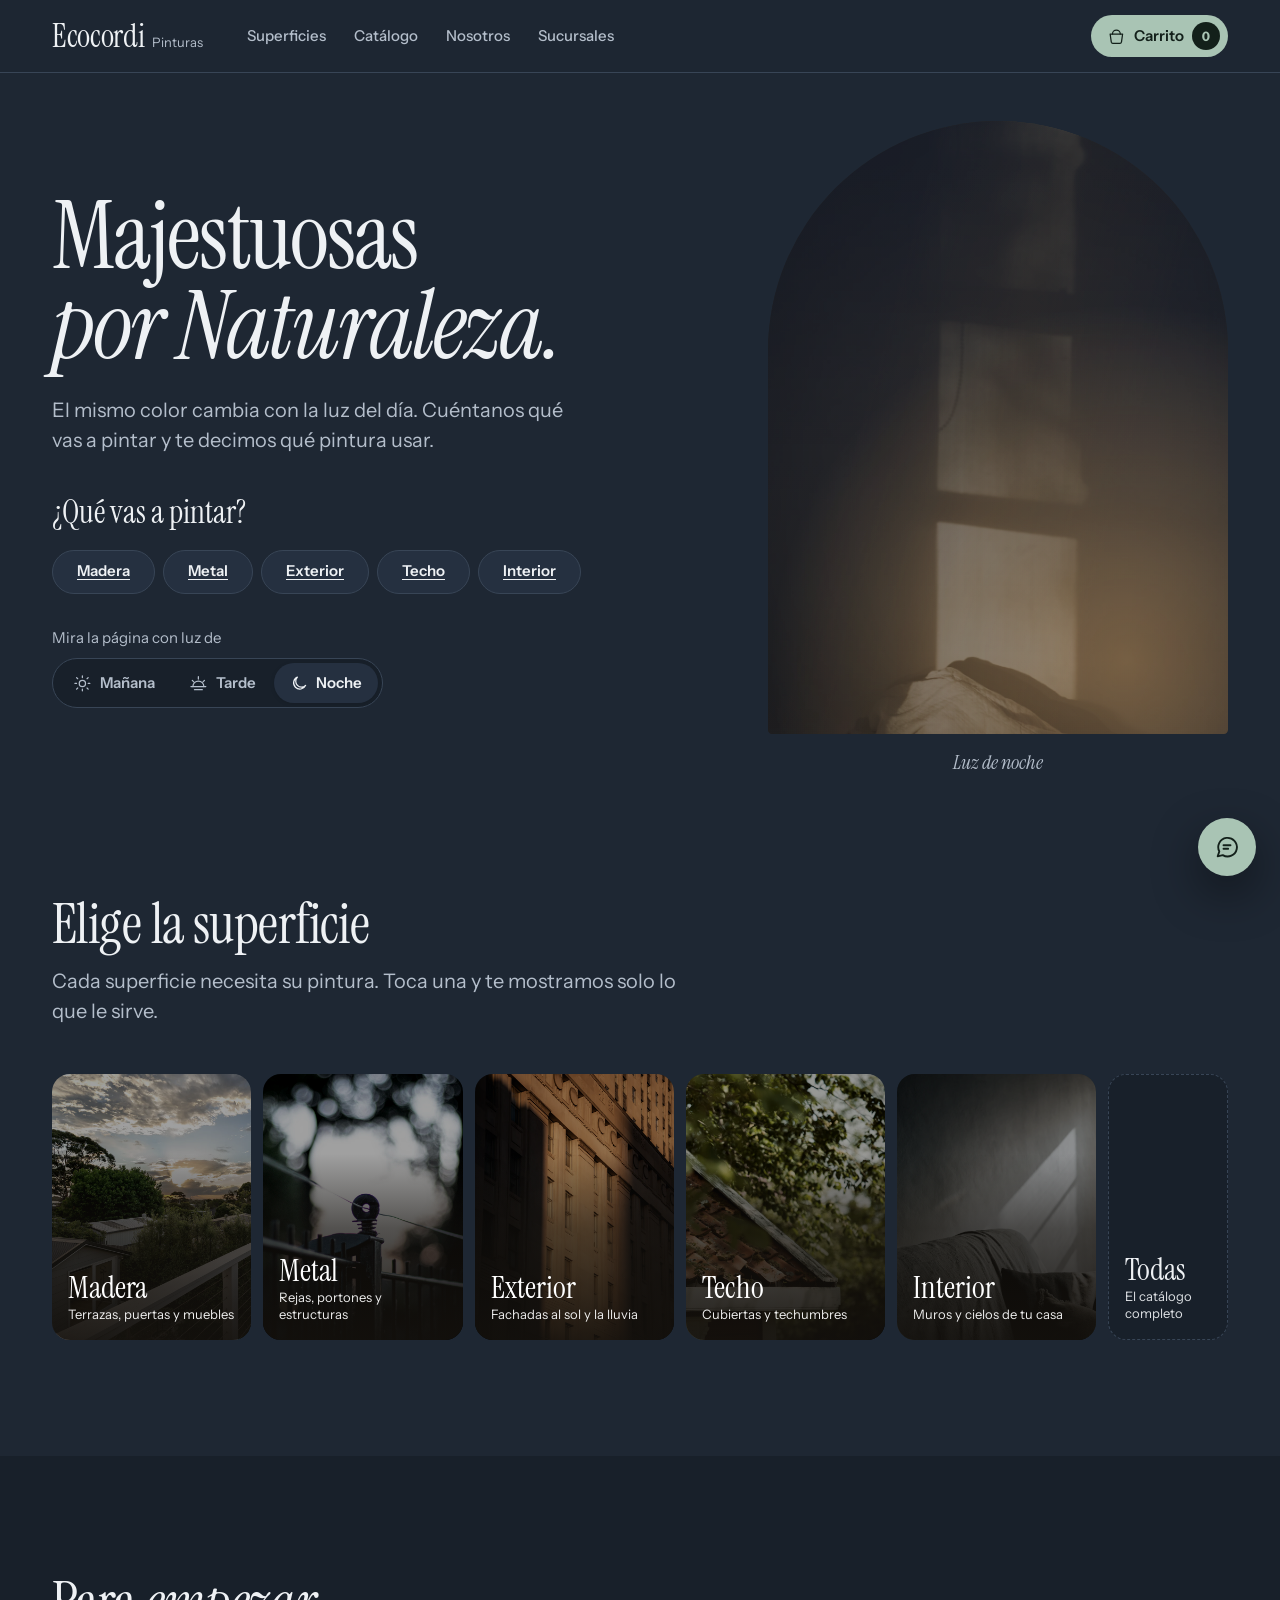
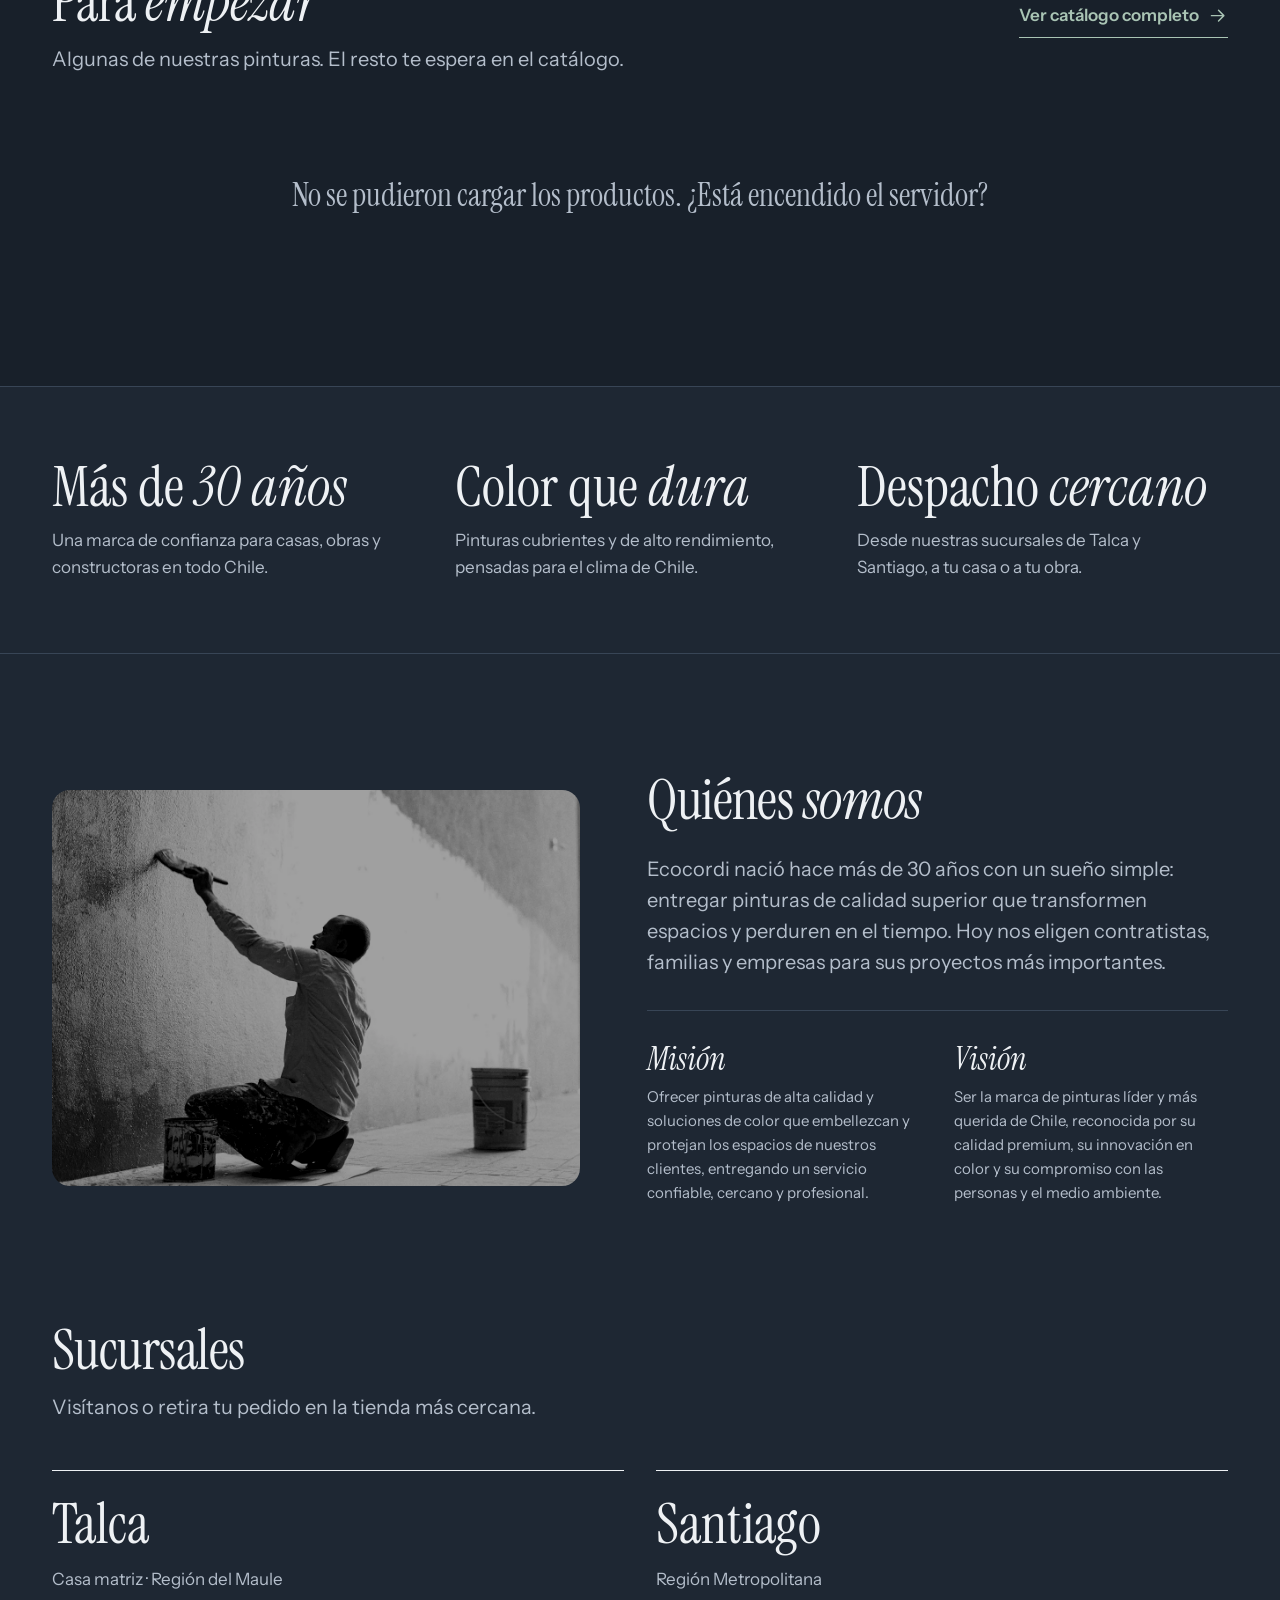
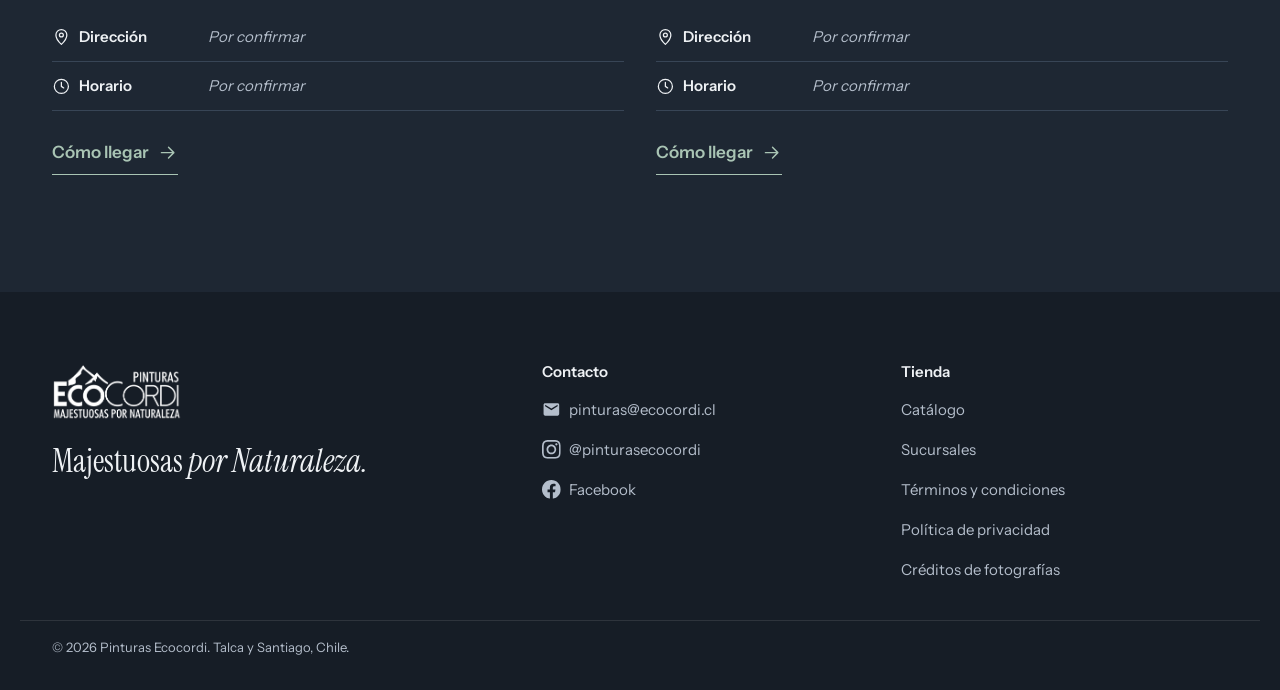
==== index.html @ 3429056b "Catálogo en su propia página (catalogo.html) - Nueva página catalogo.html: barra de filtros fija con" ====
<!DOCTYPE html>
<html lang="es" data-luz="manana">
<head>
  <meta charset="UTF-8" />
  <meta name="viewport" content="width=device-width, initial-scale=1.0" />
  <title>Pinturas Ecocordi | Majestuosas por Naturaleza</title>
  <meta name="description" content="Pinturas Ecocordi: elige qué vas a pintar (madera, metal, exterior, techo o interior) y te decimos qué pintura usar. Sucursales en Talca y Santiago." />

  <link rel="icon" href="img/favicon.png" type="image/png" />
  <!-- Precargamos las fuentes y la foto de portada para que nada "salte" al cargar -->
  <link rel="preload" href="fonts/instrument-serif-400.woff2" as="font" type="font/woff2" crossorigin />
  <link rel="preload" href="fonts/instrument-sans-400-700.woff2" as="font" type="font/woff2" crossorigin />
  <link rel="preload" href="img/luz-ventana.webp" as="image" type="image/webp" />
  <link rel="stylesheet" href="css/estilos.css" />
  <!-- Elige la luz (mañana, tarde o noche) ANTES de dibujar la página -->
  <script src="js/luz.js"></script>
</head>
<body>

  <!-- ============ ÍCONOS ============
       Un solo "sprite": cada ícono se dibuja con <svg><use href="#i-..."/></svg>.
       El HTML y el JavaScript comparten los mismos dibujos. -->
  <svg class="sprite" aria-hidden="true" focusable="false">
    <symbol id="i-usuario" viewBox="0 0 24 24"><circle cx="12" cy="8" r="4"/><path d="M4 21c0-4 4-6.5 8-6.5s8 2.5 8 6.5"/></symbol>
    <symbol id="i-tarro" viewBox="0 0 24 24"><path d="M4 9h16l-1.5 10.4A2 2 0 0 1 16.5 21h-9a2 2 0 0 1-2-1.6L4 9Z"/><path d="M7 9a5 5 0 0 1 10 0"/></symbol>
    <symbol id="i-basura" viewBox="0 0 24 24"><path d="M4 7h16"/><path d="M10 11v6M14 11v6"/><path d="M6 7l1 12a2 2 0 0 0 2 2h6a2 2 0 0 0 2-2l1-12"/><path d="M9 7V4h6v3"/></symbol>
    <symbol id="i-cerrar" viewBox="0 0 24 24"><path d="M6 6l12 12M18 6 6 18"/></symbol>
    <symbol id="i-menu" viewBox="0 0 24 24"><path d="M4 8h16M4 16h16"/></symbol>
    <symbol id="i-flecha" viewBox="0 0 24 24"><path d="M5 12h14M13 6l6 6-6 6"/></symbol>
    <symbol id="i-pin" viewBox="0 0 24 24"><path d="M12 21s-7-6.4-7-12a7 7 0 0 1 14 0c0 5.6-7 12-7 12Z"/><circle cx="12" cy="9" r="2.5"/></symbol>
    <symbol id="i-reloj" viewBox="0 0 24 24"><circle cx="12" cy="12" r="9"/><path d="M12 7v5l3 2"/></symbol>
    <symbol id="i-chat" viewBox="0 0 24 24"><path d="M4 20l1.4-4.2A8 8 0 1 1 8.4 19L4 20Z"/><path d="M9 10.5h6M9 13.5h4"/></symbol>
    <symbol id="i-sol" viewBox="0 0 24 24"><circle cx="12" cy="12" r="4"/><path d="M12 2.5v2M12 19.5v2M4.6 4.6 6 6M18 18l1.4 1.4M2.5 12h2M19.5 12h2M4.6 19.4 6 18M18 6l1.4-1.4"/></symbol>
    <symbol id="i-atardecer" viewBox="0 0 24 24"><path d="M5 16a7 7 0 0 1 14 0"/><path d="M2.5 16h19M7 20h10M12 3.5v3M4.2 8.2l1.9 1.9M19.8 8.2l-1.9 1.9"/></symbol>
    <symbol id="i-luna" viewBox="0 0 24 24"><path d="M20 14.5A8 8 0 1 1 9.5 4a6.5 6.5 0 0 0 10.5 10.5Z"/></symbol>
    <symbol id="i-instagram" viewBox="0 0 24 24"><path fill="currentColor" stroke="none" d="M12 2.163c3.204 0 3.584.012 4.85.07 3.252.148 4.771 1.691 4.919 4.919.058 1.265.069 1.645.069 4.849 0 3.205-.012 3.584-.069 4.849-.149 3.225-1.664 4.771-4.919 4.919-1.266.058-1.644.07-4.85.07-3.204 0-3.584-.012-4.849-.07-3.26-.149-4.771-1.699-4.919-4.92-.058-1.265-.07-1.644-.07-4.849 0-3.204.013-3.583.07-4.849.149-3.227 1.664-4.771 4.919-4.919 1.266-.057 1.645-.069 4.849-.069zm0-2.163c-3.259 0-3.667.014-4.947.072-4.358.2-6.78 2.618-6.98 6.98-.059 1.281-.073 1.689-.073 4.948 0 3.259.014 3.668.072 4.948.2 4.358 2.618 6.78 6.98 6.98 1.281.058 1.689.072 4.948.072 3.259 0 3.668-.014 4.948-.072 4.354-.2 6.782-2.618 6.979-6.98.059-1.28.073-1.689.073-4.948 0-3.259-.014-3.667-.072-4.947-.196-4.354-2.617-6.78-6.979-6.98-1.281-.059-1.69-.073-4.949-.073zm0 5.838c-3.403 0-6.162 2.759-6.162 6.162s2.759 6.163 6.162 6.163 6.162-2.759 6.162-6.163c0-3.403-2.759-6.162-6.162-6.162zm0 10.162c-2.209 0-4-1.79-4-4 0-2.209 1.791-4 4-4s4 1.791 4 4c0 2.21-1.791 4-4 4zm6.406-11.845c-.796 0-1.441.645-1.441 1.44s.645 1.44 1.441 1.44c.795 0 1.439-.645 1.439-1.44s-.644-1.44-1.439-1.44z"/></symbol>
    <symbol id="i-facebook" viewBox="0 0 24 24"><path fill="currentColor" stroke="none" d="M24 12.073c0-6.627-5.373-12-12-12s-12 5.373-12 12c0 5.99 4.388 10.954 10.125 11.854v-8.385H7.078v-3.47h3.047V9.43c0-3.007 1.792-4.669 4.533-4.669 1.312 0 2.686.235 2.686.235v2.953H15.83c-1.491 0-1.956.925-1.956 1.874v2.25h3.328l-.532 3.47h-2.796v8.385C19.612 23.027 24 18.062 24 12.073z"/></symbol>
    <symbol id="i-correo" viewBox="0 0 24 24"><path fill="currentColor" stroke="none" d="M20 4H4c-1.1 0-1.99.9-1.99 2L2 18c0 1.1.9 2 2 2h16c1.1 0 2-.9 2-2V6c0-1.1-.9-2-2-2zm0 4l-8 5-8-5V6l8 5 8-5v2z"/></symbol>
  </svg>

  <a class="saltar" href="#contenido">Saltar al contenido</a>

  <!-- ================= CABECERA ================= -->
  <header class="cabecera" id="cabecera">
    <div class="contenedor cabecera__interior">
      <a href="#inicio" class="marca" aria-label="Pinturas Ecocordi, inicio">
        <span class="marca__nombre">Ecocordi</span>
        <span class="marca__sub">Pinturas</span>
      </a>

      <nav class="menu" id="menu" aria-label="Principal">
        <a href="#superficies" class="menu__link">Superficies</a>
        <a href="catalogo.html" class="menu__link">Catálogo</a>
        <a href="#nosotros" class="menu__link">Nosotros</a>
        <a href="#sucursales" class="menu__link">Sucursales</a>
      </nav>

      <div class="cabecera__acciones">
        <!-- app.js rellena esta zona según haya sesión o no -->
        <div class="cuenta-area" id="cuentaArea"></div>

        <button class="boton-carrito" id="btnAbrirCarrito" type="button">
          <svg class="icono" aria-hidden="true"><use href="#i-tarro"/></svg>
          <span class="boton-carrito__texto">Carrito</span>
          <span class="boton-carrito__contador" id="contadorCarrito" aria-label="productos en el carrito">0</span>
        </button>

        <button class="cabecera__menu-boton" id="btnMenu" type="button"
                aria-expanded="false" aria-controls="menu" aria-label="Abrir menú">
          <svg class="icono" aria-hidden="true"><use href="#i-menu"/></svg>
        </button>
      </div>
    </div>
  </header>

  <main id="contenido">

    <!-- ================= PORTADA ================= -->
    <section class="portada" id="inicio" aria-labelledby="portadaTitulo">
      <div class="contenedor portada__interior">
        <div class="portada__texto">
          <h1 class="portada__titulo" id="portadaTitulo">Majestuosas <em>por Naturaleza.</em></h1>
          <p class="portada__bajada">
            El mismo color cambia con la luz del día. Cuéntanos qué vas a pintar
            y te decimos qué pintura usar.
          </p>

          <p class="portada__pregunta" id="preguntaSuperficie">¿Qué vas a pintar?</p>
          <nav class="portada__atajos" aria-labelledby="preguntaSuperficie">
            <a class="atajo" href="catalogo.html?superficie=madera">Madera</a>
            <a class="atajo" href="catalogo.html?superficie=metal">Metal</a>
            <a class="atajo" href="catalogo.html?superficie=exterior">Exterior</a>
            <a class="atajo" href="catalogo.html?superficie=techo">Techo</a>
            <a class="atajo" href="catalogo.html?superficie=interior">Interior</a>
          </nav>

          <!-- La idea de esta portada: ver la tienda con otra luz -->
          <div class="luz-control" role="group" aria-labelledby="luzTitulo">
            <p class="luz-control__titulo" id="luzTitulo">Mira la página con luz de</p>
            <div class="luz-control__opciones">
              <button type="button" class="luz-control__boton" data-elegir-luz="manana" aria-pressed="false">
                <svg class="icono" aria-hidden="true"><use href="#i-sol"/></svg>Mañana
              </button>
              <button type="button" class="luz-control__boton" data-elegir-luz="tarde" aria-pressed="false">
                <svg class="icono" aria-hidden="true"><use href="#i-atardecer"/></svg>Tarde
              </button>
              <button type="button" class="luz-control__boton" data-elegir-luz="noche" aria-pressed="false">
                <svg class="icono" aria-hidden="true"><use href="#i-luna"/></svg>Noche
              </button>
            </div>
          </div>
        </div>

        <!-- La "ventana": foto real + una capa de luz que cambia con la hora -->
        <figure class="ventana">
          <img class="ventana__foto" src="img/luz-ventana.webp" width="1000" height="1333"
               alt="Luz de sol entrando por una ventana y dibujando su sombra sobre un muro claro"
               fetchpriority="high" decoding="async" />
          <span class="ventana__luz" aria-hidden="true"></span>
          <figcaption class="ventana__pie">Luz de <span id="luzActual">mañana</span></figcaption>
        </figure>
      </div>
    </section>

    <!-- ================= ¿QUÉ VAS A PINTAR? (filtro estrella) ================= -->
    <section class="superficies" id="superficies" aria-labelledby="superficiesTitulo">
      <div class="contenedor">
        <div class="seccion__cabecera">
          <h2 class="seccion__titulo" id="superficiesTitulo">Elige la superficie</h2>
          <p class="seccion__bajada">Cada superficie necesita su pintura. Toca una y te mostramos solo lo que le sirve.</p>
        </div>

        <!-- Cada foto lleva al catálogo ya filtrado (catalogo.html?superficie=...) -->
        <nav class="filtros" aria-label="Ver pinturas por superficie">
          <a class="filtro" href="catalogo.html?superficie=madera">
            <img class="filtro__foto" src="img/sup-madera.webp" width="800" height="1000" alt="" loading="lazy" decoding="async" />
            <span class="filtro__texto"><span class="filtro__nombre">Madera</span><span class="filtro__detalle">Terrazas, puertas y muebles</span></span>
          </a>
          <a class="filtro" href="catalogo.html?superficie=metal">
            <img class="filtro__foto" src="img/sup-metal.webp" width="800" height="1000" alt="" loading="lazy" decoding="async" />
            <span class="filtro__texto"><span class="filtro__nombre">Metal</span><span class="filtro__detalle">Rejas, portones y estructuras</span></span>
          </a>
          <a class="filtro" href="catalogo.html?superficie=exterior">
            <img class="filtro__foto" src="img/sup-exterior.webp" width="800" height="1000" alt="" loading="lazy" decoding="async" />
            <span class="filtro__texto"><span class="filtro__nombre">Exterior</span><span class="filtro__detalle">Fachadas al sol y la lluvia</span></span>
          </a>
          <a class="filtro" href="catalogo.html?superficie=techo">
            <img class="filtro__foto" src="img/sup-techo.webp" width="800" height="1000" alt="" loading="lazy" decoding="async" />
            <span class="filtro__texto"><span class="filtro__nombre">Techo</span><span class="filtro__detalle">Cubiertas y techumbres</span></span>
          </a>
          <a class="filtro" href="catalogo.html?superficie=interior">
            <img class="filtro__foto" src="img/sup-interior.webp" width="800" height="1000" alt="" loading="lazy" decoding="async" />
            <span class="filtro__texto"><span class="filtro__nombre">Interior</span><span class="filtro__detalle">Muros y cielos de tu casa</span></span>
          </a>
          <a class="filtro filtro--todas" href="catalogo.html">
            <span class="filtro__texto"><span class="filtro__nombre">Todas</span><span class="filtro__detalle">El catálogo completo</span></span>
          </a>
        </nav>
      </div>
    </section>

    <!-- ================= DESTACADOS ================= -->
    <section class="destacados" id="destacados" aria-labelledby="destacadosTitulo">
      <div class="contenedor">
        <div class="seccion__cabecera seccion__cabecera--fila">
          <div>
            <h2 class="seccion__titulo" id="destacadosTitulo">Para <em>empezar</em></h2>
            <p class="seccion__bajada">Algunas de nuestras pinturas. El resto te espera en el catálogo.</p>
          </div>
          <a class="enlace-flecha" href="catalogo.html">
            Ver catálogo completo <svg class="icono" aria-hidden="true"><use href="#i-flecha"/></svg>
          </a>
        </div>
        <!-- app.js pinta aquí 3 productos con stock (data-limite="3") -->
        <div class="productos productos--destacados" id="productos" data-limite="3"></div>
      </div>
    </section>

    <!-- ================= BENEFICIOS ================= -->
    <section class="beneficios" aria-label="Por qué Ecocordi">
      <ul class="contenedor beneficios__lista">
        <li class="beneficio">
          <p class="beneficio__titulo">Más de <em>30 años</em></p>
          <p class="beneficio__texto">Una marca de confianza para casas, obras y constructoras en todo Chile.</p>
        </li>
        <li class="beneficio">
          <p class="beneficio__titulo">Color que <em>dura</em></p>
          <p class="beneficio__texto">Pinturas cubrientes y de alto rendimiento, pensadas para el clima de Chile.</p>
        </li>
        <li class="beneficio">
          <p class="beneficio__titulo">Despacho <em>cercano</em></p>
          <p class="beneficio__texto">Desde nuestras sucursales de Talca y Santiago, a tu casa o a tu obra.</p>
        </li>
      </ul>
    </section>

    <!-- ================= QUIÉNES SOMOS ================= -->
    <section class="nosotros" id="nosotros" aria-labelledby="nosotrosTitulo">
      <div class="contenedor nosotros__grid">
        <figure class="nosotros__foto">
          <img src="img/nosotros-pintor.webp" width="1200" height="900" loading="lazy" decoding="async"
               alt="Un pintor aplica pintura con brocha sobre un muro blanco" />
        </figure>
        <div class="nosotros__texto">
          <h2 class="seccion__titulo" id="nosotrosTitulo">Quiénes <em>somos</em></h2>
          <p class="nosotros__intro">
            Ecocordi nació hace más de 30 años con un sueño simple: entregar
            pinturas de calidad superior que transformen espacios y perduren en
            el tiempo. Hoy nos eligen contratistas, familias y empresas para sus
            proyectos más importantes.
          </p>
          <div class="nosotros__bloques">
            <div class="nosotros__bloque" id="mision">
              <h3 class="nosotros__subtitulo">Misión</h3>
              <p>
                Ofrecer pinturas de alta calidad y soluciones de color que
                embellezcan y protejan los espacios de nuestros clientes,
                entregando un servicio confiable, cercano y profesional.
              </p>
            </div>
            <div class="nosotros__bloque" id="vision">
              <h3 class="nosotros__subtitulo">Visión</h3>
              <p>
                Ser la marca de pinturas líder y más querida de Chile,
                reconocida por su calidad premium, su innovación en color y su
                compromiso con las personas y el medio ambiente.
              </p>
            </div>
          </div>
        </div>
      </div>
    </section>

    <!-- ================= SUCURSALES ================= -->
    <section class="sucursales" id="sucursales" aria-labelledby="sucursalesTitulo">
      <div class="contenedor">
        <div class="seccion__cabecera">
          <h2 class="seccion__titulo" id="sucursalesTitulo">Sucursales</h2>
          <p class="seccion__bajada">Visítanos o retira tu pedido en la tienda más cercana.</p>
        </div>

        <div class="sucursales__lista">
          <article class="sucursal">
            <h3 class="sucursal__nombre">Talca</h3>
            <p class="sucursal__region">Casa matriz · Región del Maule</p>
            <dl class="sucursal__datos">
              <div class="sucursal__dato">
                <dt><svg class="icono" aria-hidden="true"><use href="#i-pin"/></svg>Dirección</dt>
                <dd class="por-confirmar">Por confirmar</dd>
              </div>
              <div class="sucursal__dato">
                <dt><svg class="icono" aria-hidden="true"><use href="#i-reloj"/></svg>Horario</dt>
                <dd class="por-confirmar">Por confirmar</dd>
              </div>
            </dl>
            <a class="enlace-flecha"
               href="https://www.google.com/maps/search/?api=1&amp;query=Pinturas+Ecocordi+Talca"
               target="_blank" rel="noopener">
              Cómo llegar <svg class="icono" aria-hidden="true"><use href="#i-flecha"/></svg>
              <span class="solo-lector">a Talca (abre Google Maps en otra pestaña)</span>
            </a>
          </article>

          <article class="sucursal">
            <h3 class="sucursal__nombre">Santiago</h3>
            <p class="sucursal__region">Región Metropolitana</p>
            <dl class="sucursal__datos">
              <div class="sucursal__dato">
                <dt><svg class="icono" aria-hidden="true"><use href="#i-pin"/></svg>Dirección</dt>
                <dd class="por-confirmar">Por confirmar</dd>
              </div>
              <div class="sucursal__dato">
                <dt><svg class="icono" aria-hidden="true"><use href="#i-reloj"/></svg>Horario</dt>
                <dd class="por-confirmar">Por confirmar</dd>
              </div>
            </dl>
            <a class="enlace-flecha"
               href="https://www.google.com/maps/search/?api=1&amp;query=Pinturas+Ecocordi+Santiago"
               target="_blank" rel="noopener">
              Cómo llegar <svg class="icono" aria-hidden="true"><use href="#i-flecha"/></svg>
              <span class="solo-lector">a Santiago (abre Google Maps en otra pestaña)</span>
            </a>
          </article>
        </div>
      </div>
    </section>
  </main>

  <!-- ================= PIE DE PÁGINA ================= -->
  <footer class="pie" id="contacto">
    <div class="contenedor pie__grid">
      <div class="pie__marca">
        <img src="img/logo.png" alt="Pinturas Ecocordi" width="283" height="122" loading="lazy" />
        <p class="pie__lema">Majestuosas <em>por Naturaleza.</em></p>
      </div>

      <div class="pie__columna">
        <h2 class="pie__titulo">Contacto</h2>
        <ul class="pie__lista">
          <li><a href="mailto:pinturas@ecocordi.cl"><svg class="icono" aria-hidden="true"><use href="#i-correo"/></svg>pinturas@ecocordi.cl</a></li>
          <li><a href="https://instagram.com/pinturasecocordi" target="_blank" rel="noopener"><svg class="icono" aria-hidden="true"><use href="#i-instagram"/></svg>@pinturasecocordi</a></li>
          <li><a href="https://www.facebook.com/profile.php?id=61575707128981" target="_blank" rel="noopener"><svg class="icono" aria-hidden="true"><use href="#i-facebook"/></svg>Facebook</a></li>
        </ul>
      </div>

      <div class="pie__columna">
        <h2 class="pie__titulo">Tienda</h2>
        <ul class="pie__lista">
          <li><a href="catalogo.html">Catálogo</a></li>
          <li><a href="#sucursales">Sucursales</a></li>
          <li><a href="terminos.html">Términos y condiciones</a></li>
          <li><a href="privacidad.html">Política de privacidad</a></li>
          <li><a href="creditos.html">Créditos de fotografías</a></li>
        </ul>
      </div>
    </div>
    <p class="contenedor pie__legal">© 2026 Pinturas Ecocordi. Talca y Santiago, Chile.</p>
  </footer>

  <!-- Espacio preparado: botón flotante de WhatsApp (falta el número) -->
  <button class="whatsapp" id="btnWhatsapp" type="button" aria-label="Escríbenos por WhatsApp (próximamente)">
    <svg class="icono" aria-hidden="true"><use href="#i-chat"/></svg>
  </button>

  <!-- ================= VENTANA DE INICIO DE SESIÓN ================= -->
  <div class="modal-fondo" id="modalFondo"></div>

  <div class="modal" id="modalLogin" role="dialog" aria-modal="true" aria-labelledby="modalTitulo">
    <button class="modal__cerrar" id="btnCerrarModal" type="button" aria-label="Cerrar">
      <svg class="icono" aria-hidden="true"><use href="#i-cerrar"/></svg>
    </button>
    <h2 class="modal__titulo" id="modalTitulo">Iniciar sesión</h2>
    <p class="modal__subtitulo" id="modalSubtitulo">Accede a tu cuenta Ecocordi</p>

    <form class="formulario" id="formLogin">
      <!-- Este campo solo aparece en modo "registro" -->
      <div id="campoNombre" class="oculto">
        <label class="campo">
          <span class="campo__etiqueta">Nombre</span>
          <input class="campo__control" type="text" id="loginNombre" placeholder="Tu nombre" autocomplete="name" />
        </label>
      </div>

      <label class="campo">
        <span class="campo__etiqueta">Correo</span>
        <input class="campo__control" type="email" id="loginCorreo" placeholder="tucorreo@ejemplo.cl" autocomplete="email" required />
      </label>

      <label class="campo">
        <span class="campo__etiqueta">Contraseña</span>
        <input class="campo__control" type="password" id="loginClave" placeholder="••••••••" autocomplete="current-password" required />
      </label>

      <p class="formulario__error" id="modalError" role="alert"></p>

      <button type="submit" class="boton boton--principal boton--ancho" id="modalEnviar">Entrar</button>
    </form>

    <p class="modal__pie" id="modalToggle">
      ¿No tienes cuenta? <a href="#" id="linkToggle">Crear cuenta</a>
    </p>
  </div>

  <!-- ================= VENTANA "MIS PEDIDOS" ================= -->
  <div class="modal modal--ancho" id="modalPedidos" role="dialog" aria-modal="true" aria-labelledby="misPedidosTitulo">
    <button class="modal__cerrar" id="btnCerrarPedidos" type="button" aria-label="Cerrar">
      <svg class="icono" aria-hidden="true"><use href="#i-cerrar"/></svg>
    </button>
    <h2 class="modal__titulo" id="misPedidosTitulo">Mis pedidos</h2>
    <p class="modal__subtitulo">Revisa el estado de tus compras</p>
    <div class="mis-pedidos" id="listaMisPedidos"></div>
  </div>

  <!-- ================= CARRITO (PANEL LATERAL) ================= -->
  <div class="carrito-fondo" id="carritoFondo"></div>

  <aside class="carrito" id="carrito" aria-labelledby="carritoTitulo">
    <div class="carrito__cabecera">
      <h2 class="carrito__titulo" id="carritoTitulo">Tu carrito</h2>
      <button class="carrito__cerrar" id="btnCerrarCarrito" type="button" aria-label="Cerrar carrito">
        <svg class="icono" aria-hidden="true"><use href="#i-cerrar"/></svg>
      </button>
    </div>

    <!-- app.js pinta aquí los productos agregados -->
    <div class="carrito__items" id="carritoItems"></div>

    <div class="carrito__pie">
      <p class="carrito__total">
        <span>Total</span>
        <span class="carrito__monto" id="carritoTotal">$0</span>
      </p>
      <button class="boton boton--principal boton--ancho" id="btnPagar" type="button">
        Finalizar compra
      </button>
    </div>
  </aside>

  <script src="js/ui.js"></script>
  <script src="js/app.js"></script>
</body>
</html>
---- css/estilos.css ----
/* ============================================================
   PINTURAS ECOCORDI · Hoja de estilos
   Dirección visual: "Luz de ventana".
   Idea: el mismo color cambia con la luz del día. La página tiene tres
   luces (mañana, tarde y noche) que cambian TODOS los colores a la vez.
   js/luz.js elige la luz según la hora y la escribe en <html data-luz="...">.

   ÍNDICE
    0. Fuentes (servidas desde /fonts: la CSP bloquea Google Fonts)
    1. Variables: la luz de la mañana (valores por defecto)
    2. Variables: luz de la tarde y de la noche
    3. Base y utilidades
    4. Botones y campos
    5. Cabecera
    6. Portada y "ventana"
    7. ¿Qué vas a pintar? (filtro)
    8. Catálogo y calculadora
    9. Beneficios, nosotros y sucursales
   10. Pie y WhatsApp
   11. Ventanas, carrito, avisos y diálogo
   12. Panel de administración
   13. Páginas simples (legales y créditos)
   14. Pantallas medianas y pequeñas
   15. Movimiento reducido
   ============================================================ */

/* ============ 0. FUENTES ============ */
@font-face {
  font-family: "Instrument Serif";
  src: url("../fonts/instrument-serif-400.woff2") format("woff2");
  font-weight: 400; font-style: normal; font-display: swap;
}
@font-face {
  font-family: "Instrument Serif";
  src: url("../fonts/instrument-serif-400-italic.woff2") format("woff2");
  font-weight: 400; font-style: italic; font-display: swap;
}
@font-face {
  font-family: "Instrument Sans";
  src: url("../fonts/instrument-sans-400-700.woff2") format("woff2");
  font-weight: 400 700; font-style: normal; font-display: swap;
}

/* ============ 1. VARIABLES: LUZ DE LA MAÑANA ============
   Luz fría y clara. Todos los textos cumplen contraste AA (mínimo 5,2:1). */
:root {
  --muro:         #F4F1EC;  /* fondo general: muro recién pintado */
  --muro-2:       #EAE5DD;  /* franjas alternas */
  --papel:        #FBFAF7;  /* tarjetas, ventanas, carrito */
  --texto:        #26221D;  /* grafito cálido */
  --texto-2:      #5E574E;  /* piedra: texto secundario */
  --linea:        #DAD3C8;
  --acento:       #3F5A4C;  /* salvia profunda: botones y enlaces */
  --acento-hover: #34493E;
  --sobre-acento: #FFFFFF;  /* texto encima del acento */
  --aviso:        #8A5A00;  /* "Quedan N" */
  --error:        #A3302A;  /* "Agotado" y errores */
  --exito:        #3F5A4C;
  --foco:         #2D5BA8;

  /* Cómo se "ilumina" la foto de la ventana y las fotos de superficies */
  --foto-filtro:  brightness(1.1) saturate(0.88) contrast(1.02) hue-rotate(-6deg);
  --ventana-tinte: linear-gradient(180deg, rgba(214, 229, 255, 0.28), rgba(255, 255, 255, 0.05));
  --ventana-rayo: rgba(255, 252, 240, 0.55);
  /* Degradado oscuro bajo el texto blanco de las fotos (legible aunque la foto sea clara) */
  --scrim: linear-gradient(180deg, rgba(20, 17, 13, 0) 30%, rgba(20, 17, 13, 0.55) 58%, rgba(20, 17, 13, 0.9) 100%);

  /* Estados de pedido (fondo suave + texto oscuro) */
  --pendiente-fondo: #F8ECD4; --pendiente-texto: #704600;
  --pagado-fondo:    #E1EAF4; --pagado-texto:    #1E4E80;
  --enviado-fondo:   #E7E4F1; --enviado-texto:   #4A3F7A;
  --entregado-fondo: #E0ECE4; --entregado-texto: #28503B;
  --cancelado-fondo: #F5E0DE; --cancelado-texto: #8C2A24;

  /* Punto de color de cada superficie (solo decorativo, nunca como texto) */
  --sup-madera: #A77B4F; --sup-metal: #6E7479; --sup-exterior: #6E8BA3;
  --sup-techo:  #A0573F; --sup-interior: #7E927F;

  /* Tipografía */
  --serif: "Instrument Serif", "Iowan Old Style", Georgia, "Times New Roman", serif;
  --sans:  "Instrument Sans", system-ui, "Segoe UI", Roboto, Arial, sans-serif;
  --txt-xs:  0.8125rem;
  --txt-sm:  0.9375rem;
  --txt-md:  1.0625rem;
  --txt-lg:  1.25rem;
  --txt-xl:  clamp(1.625rem, 1.3rem + 1vw, 2rem);
  --txt-2xl: clamp(2.25rem, 1.5rem + 2.6vw, 3.5rem);
  --txt-3xl: clamp(3rem, 1.6rem + 5.4vw, 6.25rem);

  /* Espacios (escala de 4px) */
  --esp-1: 0.25rem; --esp-2: 0.5rem; --esp-3: 0.75rem; --esp-4: 1rem;
  --esp-5: 1.5rem;  --esp-6: 2rem;   --esp-7: 3rem;    --esp-8: 4.5rem;
  --esp-seccion: clamp(4rem, 2.5rem + 6vw, 8rem);

  --radio-sm: 6px;
  --radio:    10px;
  --radio-lg: 18px;
  --ancho-max: 1240px;
  --alto-cabecera: 72px;

  /* Movimiento */
  --curva-salida: cubic-bezier(0.23, 1, 0.32, 1);
  --curva-panel:  cubic-bezier(0.32, 0.72, 0, 1);
  --rapido: 160ms;
  --medio:  260ms;
  --cambio-luz: 700ms;  /* cuánto demora la página en "cambiar de luz" */

  --sombra-flotante: 0 18px 48px rgba(38, 34, 29, 0.16);
  color-scheme: light;
}

/* ============ 2. LUZ DE LA TARDE Y DE LA NOCHE ============ */
/* Tarde: luz dorada y baja. Todo se entibia. */
:root[data-luz="tarde"] {
  --muro:         #F2E7D8;
  --muro-2:       #E9DAC6;
  --papel:        #FBF4EA;
  --texto:        #2A2118;
  --texto-2:      #62533F;
  --linea:        #DCCAB2;
  --acento:       #3A5245;
  --acento-hover: #2F4439;
  --aviso:        #7E4E00;
  --error:        #9C2E28;
  --foto-filtro:  saturate(1.12) sepia(0.12) contrast(1.03);
  --ventana-tinte: linear-gradient(200deg, rgba(255, 170, 70, 0.28), rgba(255, 120, 40, 0.08));
  --ventana-rayo: rgba(255, 196, 120, 0.5);
  --pendiente-fondo: #F5E3C4; --pagado-fondo: #E3E6EA; --enviado-fondo: #E9E1E9;
  --entregado-fondo: #DFE6D6; --cancelado-fondo: #F2D9D2;
}

/* Noche: la ventana se oscurece y queda una lámpara cálida.
   La página entera pasa a fondo oscuro (y los controles del navegador también). */
:root[data-luz="noche"] {
  --muro:         #1E2733;
  --muro-2:       #18202A;
  --papel:        #253040;
  --texto:        #EEF1F4;
  --texto-2:      #B4BECB;
  --linea:        #384556;
  --acento:       #A9C4B4;
  --acento-hover: #BFD4C7;
  --sobre-acento: #13201A;
  --aviso:        #F2C46B;
  --error:        #F2988F;
  --exito:        #A9C4B4;
  --foco:         #9DC0FF;
  --foto-filtro:  brightness(0.62) saturate(0.7) contrast(1.05);
  --ventana-tinte: radial-gradient(circle at 78% 88%, rgba(255, 190, 110, 0.35), transparent 55%),
                   linear-gradient(180deg, rgba(18, 28, 48, 0.62), rgba(18, 28, 48, 0.4));
  --ventana-rayo: rgba(255, 200, 130, 0.12);
  --pendiente-fondo: #4A3A1C; --pendiente-texto: #F6D595;
  --pagado-fondo:    #1F3550; --pagado-texto:    #B9D3F2;
  --enviado-fondo:   #342E4F; --enviado-texto:   #D3CBF2;
  --entregado-fondo: #20392D; --entregado-texto: #B7DCC6;
  --cancelado-fondo: #4B2522; --cancelado-texto: #F6B7B0;
  --sombra-flotante: 0 18px 48px rgba(0, 0, 0, 0.45);
  color-scheme: dark;
}

/* ============ 3. BASE Y UTILIDADES ============ */
*, *::before, *::after { box-sizing: border-box; margin: 0; padding: 0; }

html {
  scroll-behavior: smooth;
  scroll-padding-top: calc(var(--alto-cabecera) + var(--esp-4));
  -webkit-text-size-adjust: 100%;
}

body {
  font-family: var(--sans);
  font-size: var(--txt-md);
  line-height: 1.6;
  color: var(--texto);
  background: var(--muro);
  -webkit-font-smoothing: antialiased;
  /* El cambio de luz es suave, como cuando pasa una nube */
  transition: background-color var(--cambio-luz) ease, color var(--cambio-luz) ease;
}

img, svg { display: block; max-width: 100%; }
img { height: auto; }
button, input, select, textarea { font: inherit; color: inherit; }
button { cursor: pointer; background: none; border: none; }
a { color: var(--acento); text-underline-offset: 3px; }
ul { list-style: none; }
h1, h2, h3 { font-family: var(--serif); font-weight: 400; line-height: 1.05; text-wrap: balance; }
em { font-family: var(--serif); font-style: italic; }
p { text-wrap: pretty; }

/* Foco de teclado SIEMPRE visible */
:focus-visible { outline: 3px solid var(--foco); outline-offset: 3px; border-radius: var(--radio-sm); }

.contenedor { width: 100%; max-width: var(--ancho-max); margin-inline: auto; padding-inline: var(--esp-6); }
.sprite { display: none; }
.icono {
  width: 1.25em; height: 1.25em; flex-shrink: 0;
  fill: none; stroke: currentColor; stroke-width: 1.6;
  stroke-linecap: round; stroke-linejoin: round;
}
.solo-lector { position: absolute; width: 1px; height: 1px; overflow: hidden; clip-path: inset(50%); white-space: nowrap; }
.saltar {
  position: absolute; left: var(--esp-4); top: -100px; z-index: 1000;
  background: var(--acento); color: var(--sobre-acento); font-weight: 600;
  padding: var(--esp-2) var(--esp-4); border-radius: var(--radio-sm);
}
.saltar:focus { top: var(--esp-2); }
.por-confirmar { color: var(--texto-2); font-style: italic; }

/* Todas las superficies de color cambian suavemente de luz */
.cabecera, .filtro, .calculadora, .beneficios, .modal, .carrito, .carrito__pie,
.aviso, .dialogo, .sucursal, .campo__control, .luz-control__boton, .atajo {
  transition: background-color var(--cambio-luz) ease, color var(--cambio-luz) ease,
              border-color var(--cambio-luz) ease;
}
/* Las fotos también "reciben" la luz del momento */
.ventana__foto, .filtro__foto, .producto__foto img, .nosotros__foto img, .item__imagen, .admin-prod__img {
  filter: var(--foto-filtro);
  transition: filter var(--cambio-luz) ease, transform 600ms var(--curva-salida);
}

/* ============ 4. BOTONES Y CAMPOS ============ */
.boton {
  display: inline-flex; align-items: center; justify-content: center; gap: var(--esp-2);
  min-height: 46px; padding: var(--esp-2) var(--esp-6);
  border: 1.5px solid transparent; border-radius: 999px;
  font-weight: 600; font-size: var(--txt-sm); line-height: 1.2; text-decoration: none;
  transition: background-color var(--rapido) var(--curva-salida), border-color var(--rapido) var(--curva-salida),
              color var(--rapido) var(--curva-salida), transform var(--rapido) var(--curva-salida);
}
.boton:active:not(:disabled) { transform: scale(0.97); }
.boton--principal { background: var(--acento); color: var(--sobre-acento); }
.boton--secundario { color: var(--texto); border-color: var(--texto); }
.boton--peligro { background: var(--error); color: var(--muro); }
.boton--ancho { width: 100%; }
.boton:disabled { background: transparent; color: var(--texto-2); border-color: var(--linea); cursor: not-allowed; }
@media (hover: hover) {
  .boton--principal:hover:not(:disabled) { background: var(--acento-hover); }
  .boton--secundario:hover { background: var(--texto); color: var(--muro); }
}

.enlace-flecha {
  display: inline-flex; align-items: center; gap: var(--esp-2); min-height: 44px;
  font-weight: 600; color: var(--acento); text-decoration: none;
  border-bottom: 1.5px solid currentColor;
}
.enlace-flecha .icono { transition: transform var(--rapido) var(--curva-salida); }
.enlace-flecha:hover .icono { transform: translateX(4px); }

.campo { display: flex; flex-direction: column; gap: var(--esp-1); }
.campo__etiqueta { font-size: var(--txt-xs); font-weight: 600; }
.campo__control {
  width: 100%; min-height: 46px; padding: var(--esp-2) var(--esp-3);
  background: var(--muro); color: var(--texto);
  border: 1.5px solid var(--linea); border-radius: var(--radio-sm);
}
.campo__control::placeholder { color: var(--texto-2); opacity: 0.85; }
.campo__control:focus { outline: none; border-color: var(--acento); box-shadow: 0 0 0 3px color-mix(in srgb, var(--acento) 25%, transparent); }
.campo__control:disabled { opacity: 0.7; cursor: not-allowed; }

/* ============ 5. CABECERA ============ */
.cabecera {
  position: sticky; top: 0; z-index: 100;
  background: color-mix(in srgb, var(--muro) 88%, transparent);
  backdrop-filter: blur(12px); -webkit-backdrop-filter: blur(12px);
  border-bottom: 1px solid var(--linea);
}
.cabecera__interior { display: flex; align-items: center; gap: var(--esp-6); min-height: var(--alto-cabecera); }

.marca { display: inline-flex; align-items: baseline; gap: var(--esp-2); color: var(--texto); text-decoration: none; flex-shrink: 0; }
.marca__nombre { font-family: var(--serif); font-size: 2rem; line-height: 1; letter-spacing: -0.01em; }
.marca__sub { font-size: var(--txt-xs); color: var(--texto-2); }

.menu { display: flex; gap: var(--esp-1); margin-right: auto; }
.menu__link {
  padding: var(--esp-2) var(--esp-3); color: var(--texto-2); text-decoration: none;
  font-size: var(--txt-sm); font-weight: 500; border-radius: var(--radio-sm);
}
.menu__link:hover { color: var(--texto); }
.menu__link[aria-current="page"] { color: var(--texto); text-decoration: underline; text-underline-offset: 6px; text-decoration-thickness: 1.5px; }

.cabecera__acciones { display: flex; align-items: center; gap: var(--esp-2); margin-left: auto; }
.cuenta-area { display: flex; align-items: center; gap: var(--esp-2); }
.cuenta__saludo { color: var(--texto-2); font-size: var(--txt-sm); white-space: nowrap; }
.cuenta__boton, .cuenta__link, .cuenta__entrar {
  display: inline-flex; align-items: center; gap: var(--esp-2);
  min-height: 42px; padding: var(--esp-1) var(--esp-4);
  color: var(--texto); font-size: var(--txt-sm); font-weight: 600; text-decoration: none; white-space: nowrap;
  border: 1.5px solid var(--linea); border-radius: 999px;
}
.cuenta__boton:hover, .cuenta__link:hover, .cuenta__entrar:hover { border-color: var(--texto); }
.cuenta__salir { min-height: 42px; padding: var(--esp-1) var(--esp-2); color: var(--texto-2); font-size: var(--txt-sm); text-decoration: underline; }
.cuenta__salir:hover { color: var(--texto); }

.boton-carrito {
  display: inline-flex; align-items: center; gap: var(--esp-2);
  min-height: 42px; padding: var(--esp-1) var(--esp-2) var(--esp-1) var(--esp-4);
  background: var(--acento); color: var(--sobre-acento);
  font-weight: 600; font-size: var(--txt-sm); border-radius: 999px;
  transition: background-color var(--rapido) var(--curva-salida);
}
.boton-carrito:hover { background: var(--acento-hover); }
.boton-carrito__contador {
  min-width: 28px; height: 28px; display: grid; place-items: center; padding-inline: 6px;
  background: var(--sobre-acento); color: var(--acento);
  font-size: var(--txt-xs); font-weight: 700; font-variant-numeric: tabular-nums; border-radius: 999px;
}
.cabecera__menu-boton { display: none; width: 44px; height: 44px; align-items: center; justify-content: center; color: var(--texto); border-radius: 999px; }
.cabecera__menu-boton .icono { width: 24px; height: 24px; }

/* ============ 6. PORTADA Y "VENTANA" ============ */
.portada { position: relative; padding-block: var(--esp-7) var(--esp-seccion); overflow: hidden; }
.portada__interior {
  display: grid; grid-template-columns: minmax(0, 1.15fr) minmax(0, 0.85fr);
  align-items: center; gap: clamp(2rem, 1rem + 4vw, 5rem);
}
.portada__titulo { font-size: var(--txt-3xl); letter-spacing: -0.02em; line-height: 0.95; }
.portada__titulo em { display: block; }
.portada__bajada { margin-top: var(--esp-5); max-width: 40ch; font-size: var(--txt-lg); color: var(--texto-2); line-height: 1.5; }

.portada__pregunta { margin-top: var(--esp-6); font-family: var(--serif); font-size: var(--txt-xl); }
.portada__atajos { display: flex; flex-wrap: wrap; gap: var(--esp-2); margin-top: var(--esp-3); }
.atajo {
  min-height: 44px; padding: var(--esp-2) var(--esp-5);
  border: 1.5px solid var(--linea); border-radius: 999px;
  font-weight: 600; font-size: var(--txt-sm); color: var(--texto); background: var(--papel);
}
.atajo:hover { border-color: var(--texto); }
.atajo:active { transform: scale(0.97); }

.luz-control { margin-top: var(--esp-6); }
.luz-control__titulo { font-size: var(--txt-sm); color: var(--texto-2); margin-bottom: var(--esp-2); }
.luz-control__opciones {
  display: inline-flex; padding: 4px; gap: 2px;
  background: var(--muro-2); border-radius: 999px; border: 1px solid var(--linea);
}
.luz-control__boton {
  display: inline-flex; align-items: center; gap: var(--esp-2);
  min-height: 40px; padding: var(--esp-1) var(--esp-4);
  border-radius: 999px; font-size: var(--txt-sm); font-weight: 600; color: var(--texto-2);
}
.luz-control__boton:hover { color: var(--texto); }
.luz-control__boton[aria-pressed="true"] { background: var(--papel); color: var(--texto); box-shadow: 0 1px 4px rgba(0, 0, 0, 0.12); }

/* La ventana: marco en arco, foto real y una capa de luz que cambia con la hora */
.ventana { position: relative; justify-self: end; width: min(100%, 460px); }
.ventana__foto, .ventana__luz {
  width: 100%; aspect-ratio: 3 / 4; object-fit: cover;
  border-radius: 999px 999px var(--radio-lg) var(--radio-lg);
}
.ventana__luz {
  position: absolute; inset: 0; height: auto;
  background: var(--ventana-tinte);
  pointer-events: none; overflow: hidden;
  transition: background var(--cambio-luz) ease;
}
/* Un rayo de luz que se mueve muy lento por el muro */
.ventana__luz::after {
  content: ""; position: absolute; inset: -20% -60%;
  background: linear-gradient(105deg, transparent 38%, var(--ventana-rayo) 50%, transparent 62%);
  mix-blend-mode: soft-light;
  animation: rayo 14s ease-in-out infinite alternate;
}
@keyframes rayo { from { transform: translateX(-12%); } to { transform: translateX(12%); } }
.ventana__pie { margin-top: var(--esp-3); font-family: var(--serif); font-style: italic; font-size: var(--txt-lg); color: var(--texto-2); text-align: center; }

/* ============ 7. ¿QUÉ VAS A PINTAR? (FILTRO) ============ */
.seccion__cabecera { margin-bottom: var(--esp-7); max-width: 58ch; }
.seccion__cabecera--fila { display: flex; flex-wrap: wrap; align-items: baseline; justify-content: space-between; gap: var(--esp-3) var(--esp-6); max-width: none; }
.seccion__titulo { font-size: var(--txt-2xl); letter-spacing: -0.01em; }
.seccion__bajada { margin-top: var(--esp-3); color: var(--texto-2); font-size: var(--txt-lg); line-height: 1.5; }

.superficies { padding-block: 0 var(--esp-seccion); }
/* 5 fotos grandes + "Todas" más angosta (no tiene foto) */
.filtros { display: grid; grid-template-columns: repeat(5, minmax(0, 1fr)) minmax(0, 0.6fr); gap: var(--esp-3); }
.filtro {
  position: relative; display: block; text-align: left; text-decoration: none;
  aspect-ratio: 3 / 4; overflow: hidden;
  border-radius: var(--radio-lg); background: var(--muro-2); color: #FFFFFF;
  isolation: isolate;
}
.filtro__foto { position: absolute; inset: 0; width: 100%; height: 100%; object-fit: cover; z-index: -2; }
.filtro::before { content: ""; position: absolute; inset: 0; background: var(--scrim); z-index: -1; }
.filtro__texto { position: absolute; inset: auto 0 0 0; display: flex; flex-direction: column; gap: 2px; padding: var(--esp-4); }
.filtro__nombre { font-family: var(--serif); font-size: clamp(1.5rem, 1.2rem + 0.9vw, 2rem); line-height: 1; }
.filtro__detalle { font-size: var(--txt-xs); line-height: 1.35; opacity: 0.92; }
@media (hover: hover) { .filtro:hover .filtro__foto { transform: scale(1.05); } }
.filtro:active { transform: scale(0.98); }
/* Superficie elegida: marco de su color + marca */
.filtro--activo { box-shadow: 0 0 0 3px var(--muro), 0 0 0 6px var(--acento); }
.filtro--activo::after {
  content: "✓"; position: absolute; top: var(--esp-3); right: var(--esp-3);
  width: 32px; height: 32px; display: grid; place-items: center;
  background: var(--acento); color: var(--sobre-acento); border-radius: 50%; font-weight: 700;
}
/* "Todas": sin foto, sobre el muro */
.filtro--todas { aspect-ratio: auto; color: var(--texto); background: var(--muro-2); border: 1.5px dashed var(--linea); }
.filtro--todas::before { display: none; }

/* ============ 8. CATÁLOGO Y CALCULADORA ============ */
.destacados { padding-block: var(--esp-seccion); background: var(--muro-2); transition: background-color var(--cambio-luz) ease; }
.catalogo__estado { font-size: var(--txt-sm); color: var(--texto-2); font-variant-numeric: tabular-nums; }
.catalogo__estado strong { color: var(--texto); }
.catalogo__quitar { margin-left: var(--esp-2); min-height: 32px; color: var(--acento); font-weight: 600; text-decoration: underline; }

/* Productos: lista editorial a dos columnas (sin cajas ni sombras) */
.productos { display: grid; grid-template-columns: repeat(3, minmax(0, 1fr)); gap: var(--esp-8) var(--esp-6); }
.producto { display: flex; flex-direction: column; gap: var(--esp-3); }
.producto__foto { aspect-ratio: 4 / 3; overflow: hidden; border-radius: var(--radio-lg); background: var(--muro); }
.producto__foto img { width: 100%; height: 100%; object-fit: cover; }
@media (hover: hover) { .producto:hover .producto__foto img { transform: scale(1.04); } }
.producto__cuerpo { display: flex; flex-direction: column; gap: var(--esp-2); }
.producto__nombre { font-size: clamp(1.625rem, 1.3rem + 0.8vw, 2.125rem); }
.producto__desc { color: var(--texto-2); font-size: var(--txt-sm); line-height: 1.55; max-width: 46ch; }
.producto__superficies { display: flex; flex-wrap: wrap; gap: var(--esp-1) var(--esp-3); font-size: var(--txt-xs); color: var(--texto-2); }
.producto__superficies li { display: inline-flex; align-items: center; gap: 6px; }
.producto__superficies li::before { content: ""; width: 8px; height: 8px; border-radius: 50%; background: var(--sup, var(--texto-2)); }
.sup--madera { --sup: var(--sup-madera); } .sup--metal { --sup: var(--sup-metal); }
.sup--exterior { --sup: var(--sup-exterior); } .sup--techo { --sup: var(--sup-techo); }
.sup--interior { --sup: var(--sup-interior); }
.producto__pie {
  display: flex; flex-wrap: wrap; align-items: center; justify-content: space-between; gap: var(--esp-3);
  margin-top: var(--esp-2); padding-top: var(--esp-3); border-top: 1px solid var(--linea);
}
.producto__precio { font-size: var(--txt-lg); font-weight: 600; font-variant-numeric: tabular-nums; }
.producto__stock { font-size: var(--txt-xs); font-weight: 600; }
.producto__stock--pocas { color: var(--aviso); }
.producto__stock--agotado { color: var(--error); }
/* Si el botón ya dice "Agotado", no repetimos la etiqueta al lado */
.producto__compra:has(.producto__boton:disabled) .producto__stock--agotado { display: none; }
.producto__compra { display: flex; align-items: center; gap: var(--esp-3); margin-left: auto; }
.producto__boton { min-height: 42px; padding-inline: var(--esp-5); }

.sin-resultados { grid-column: 1 / -1; padding: var(--esp-7); text-align: center; color: var(--texto-2); font-family: var(--serif); font-size: var(--txt-xl); }

.calculadora {
  display: flex; flex-direction: column; gap: var(--esp-3);
  padding: var(--esp-6); background: var(--papel);
  border: 1px solid var(--linea); border-radius: var(--radio-lg);
}
.calculadora__titulo { font-size: var(--txt-xl); }
.calculadora__texto { font-size: var(--txt-sm); color: var(--texto-2); line-height: 1.5; }
.calculadora__campos { display: grid; gap: var(--esp-3); }
.calculadora__resultado { padding: var(--esp-3); text-align: center; color: var(--texto-2); font-style: italic; border: 1px dashed var(--linea); border-radius: var(--radio-sm); }

/* ---- Página de catálogo (catalogo.html) ---- */
.catalogo-pagina { padding-top: var(--esp-7); }
.catalogo-pagina__cabecera { margin-bottom: var(--esp-6); }
/* La calculadora, al final del listado, como franja horizontal */
.calculadora--banda {
  display: grid; grid-template-columns: minmax(0, 1fr) minmax(0, 1.3fr);
  gap: var(--esp-5) var(--esp-7); align-items: center; margin-top: var(--esp-8);
}
.calculadora--banda .calculadora__campos { grid-template-columns: 1fr 1fr 1fr; align-items: end; }
.catalogo-pagina__titulo { font-size: var(--txt-3xl); letter-spacing: -0.02em; line-height: 0.95; }
.catalogo-pagina__lista { padding-block: var(--esp-7) var(--esp-seccion); }

/* Barra de filtros: queda pegada bajo la cabecera al bajar */
.barra-filtros {
  position: sticky; top: var(--alto-cabecera); z-index: 50;
  background: color-mix(in srgb, var(--muro) 90%, transparent);
  backdrop-filter: blur(12px); -webkit-backdrop-filter: blur(12px);
  border-block: 1px solid var(--linea);
}
.barra-filtros__interior { display: flex; align-items: center; justify-content: space-between; gap: var(--esp-3) var(--esp-6); padding-block: var(--esp-3); }
/* Los chips se deslizan de lado si no caben (sin mover la página) */
.filtros--barra {
  display: flex; gap: var(--esp-2); min-width: 0;
  overflow-x: auto; scroll-snap-type: x proximity; scrollbar-width: none;
  padding: 4px; margin: -4px; /* espacio para que se vea el anillo de foco */
}
.filtros--barra::-webkit-scrollbar { display: none; }
.filtro--chip {
  display: inline-flex; align-items: center; gap: var(--esp-2); flex-shrink: 0;
  aspect-ratio: auto; min-height: 46px; padding: 4px var(--esp-4) 4px 4px;
  background: var(--papel); color: var(--texto);
  border: 1.5px solid var(--linea); border-radius: 999px; overflow: visible;
  font-weight: 600; font-size: var(--txt-sm); scroll-snap-align: start;
}
/* .filtro.filtro--chip gana a las reglas de .filtro de las pantallas medianas */
.filtro.filtro--chip { aspect-ratio: auto; }
.filtro--chip[data-superficie="todas"] { padding-left: var(--esp-4); }
.filtro--chip::before { display: none; }
.filtro--chip .filtro__nombre { font-family: var(--sans); font-size: var(--txt-sm); line-height: 1.2; }
.filtro__miniatura { width: 36px; height: 36px; border-radius: 50%; object-fit: cover; filter: var(--foto-filtro); }
.filtro--chip:hover { border-color: var(--texto); }
.filtro--chip.filtro--activo { background: var(--acento); color: var(--sobre-acento); border-color: var(--acento); box-shadow: none; }
.filtro--chip.filtro--activo::after { display: none; }
.catalogo__estado { flex-shrink: 0; }

/* ============ 9. BENEFICIOS, NOSOTROS Y SUCURSALES ============ */
.beneficios { padding-block: var(--esp-8); border-block: 1px solid var(--linea); }
.beneficios__lista { display: grid; grid-template-columns: repeat(3, 1fr); gap: var(--esp-6); }
.beneficio__titulo { font-family: var(--serif); font-size: var(--txt-2xl); line-height: 1; }
.beneficio__texto { margin-top: var(--esp-3); color: var(--texto-2); max-width: 32ch; }

.nosotros { padding-block: var(--esp-seccion); }
.nosotros__grid { display: grid; grid-template-columns: minmax(0, 1fr) minmax(0, 1.1fr); gap: clamp(2rem, 1rem + 4vw, 5rem); align-items: center; }
.nosotros__foto img { width: 100%; aspect-ratio: 4 / 3; object-fit: cover; border-radius: var(--radio-lg); }
.nosotros__intro { margin-top: var(--esp-5); font-size: var(--txt-lg); line-height: 1.55; color: var(--texto-2); }
.nosotros__bloques { display: grid; grid-template-columns: 1fr 1fr; gap: var(--esp-6); margin-top: var(--esp-6); padding-top: var(--esp-6); border-top: 1px solid var(--linea); }
.nosotros__subtitulo { font-size: var(--txt-xl); font-style: italic; }
.nosotros__bloque p { margin-top: var(--esp-2); color: var(--texto-2); font-size: var(--txt-sm); line-height: 1.6; }

.sucursales { padding-block: 0 var(--esp-seccion); }
.sucursales__lista { display: grid; grid-template-columns: repeat(2, 1fr); gap: var(--esp-6); }
.sucursal { display: flex; flex-direction: column; align-items: flex-start; gap: var(--esp-3); padding-top: var(--esp-5); border-top: 1.5px solid var(--texto); }
.sucursal__nombre { font-size: var(--txt-2xl); }
.sucursal__region { color: var(--texto-2); }
.sucursal__datos { display: grid; width: 100%; margin-block: var(--esp-2); }
.sucursal__dato { display: grid; grid-template-columns: 9rem 1fr; gap: var(--esp-3); padding-block: var(--esp-3); border-bottom: 1px solid var(--linea); }
.sucursal__dato dt { display: flex; align-items: center; gap: var(--esp-2); font-weight: 600; font-size: var(--txt-sm); }
.sucursal__dato dd { font-size: var(--txt-sm); }

/* ============ 10. PIE Y WHATSAPP ============ */
/* El pie siempre es de noche: ahí vive el logo oficial (que es blanco) */
.pie { background: #161D26; color: #B4BECB; }
.pie__grid { display: grid; grid-template-columns: 1.4fr 1fr 1fr; gap: var(--esp-6); padding-block: var(--esp-8) var(--esp-6); }
.pie__marca img { height: 56px; width: auto; }
.pie__lema { margin-top: var(--esp-4); font-family: var(--serif); font-size: var(--txt-xl); color: #EEF1F4; }
.pie__titulo { font-family: var(--sans); font-size: var(--txt-sm); font-weight: 600; color: #EEF1F4; margin-bottom: var(--esp-3); }
.pie__lista { display: grid; gap: var(--esp-1); }
.pie__lista a { display: inline-flex; align-items: center; gap: var(--esp-2); min-height: 36px; color: #B4BECB; text-decoration: none; font-size: var(--txt-sm); }
.pie__lista a:hover { color: #FFFFFF; text-decoration: underline; }
.pie :focus-visible { outline-color: #9DC0FF; }
.pie__legal { padding-block: var(--esp-4) var(--esp-6); border-top: 1px solid rgba(255, 255, 255, 0.1); font-size: var(--txt-xs); }

.whatsapp {
  position: fixed; right: var(--esp-5); bottom: var(--esp-5); z-index: 90;
  width: 58px; height: 58px; display: grid; place-items: center;
  background: var(--acento); color: var(--sobre-acento);
  border-radius: 50%; box-shadow: var(--sombra-flotante);
  transition: transform var(--rapido) var(--curva-salida), background-color var(--cambio-luz) ease;
}
.whatsapp .icono { width: 28px; height: 28px; }
.whatsapp:hover { transform: scale(1.06); }
.whatsapp:active { transform: scale(0.96); }

/* ============ 11. VENTANAS, CARRITO, AVISOS Y DIÁLOGO ============ */
.modal-fondo, .carrito-fondo {
  position: fixed; inset: 0; z-index: 400;
  background: rgba(20, 17, 13, 0.5); backdrop-filter: blur(3px);
  opacity: 0; visibility: hidden;
  /* visibility cambia al FINAL al cerrar y al INSTANTE al abrir */
  transition: opacity var(--medio) var(--curva-salida), visibility 0s linear var(--medio);
}
.modal-fondo.abierto, .carrito-fondo.abierto { opacity: 1; visibility: visible; transition: opacity var(--medio) var(--curva-salida), visibility 0s; }

.modal {
  position: fixed; top: 50%; left: 50%; z-index: 500;
  width: min(440px, calc(100% - 2 * var(--esp-4)));
  max-height: calc(100dvh - 2 * var(--esp-4)); overflow-y: auto;
  padding: var(--esp-7) var(--esp-6) var(--esp-6);
  background: var(--papel); color: var(--texto);
  border-radius: var(--radio-lg); box-shadow: var(--sombra-flotante);
  opacity: 0; visibility: hidden; transform: translate(-50%, -47%) scale(0.98);
  transition: opacity var(--medio) var(--curva-salida), transform var(--medio) var(--curva-salida), visibility 0s linear var(--medio);
}
/* Al abrir, visibility cambia al instante: así se puede poner el foco en un campo */
.modal.abierto {
  opacity: 1; visibility: visible; transform: translate(-50%, -50%) scale(1);
  transition: opacity var(--medio) var(--curva-salida), transform var(--medio) var(--curva-salida), visibility 0s;
}
.modal--ancho { width: min(580px, calc(100% - 2 * var(--esp-4))); }
.modal__cerrar { position: absolute; top: var(--esp-3); right: var(--esp-3); width: 44px; height: 44px; display: grid; place-items: center; color: var(--texto-2); border-radius: 50%; }
.modal__cerrar:hover { background: var(--muro-2); color: var(--texto); }
.modal__titulo { font-size: var(--txt-2xl); padding-right: var(--esp-7); }
.modal__subtitulo { margin-top: var(--esp-2); color: var(--texto-2); font-size: var(--txt-sm); }
.modal__pie { margin-top: var(--esp-5); text-align: center; font-size: var(--txt-sm); color: var(--texto-2); }
.modal__pie a { font-weight: 600; }

.formulario { display: flex; flex-direction: column; gap: var(--esp-4); margin-top: var(--esp-6); }
.formulario__error { color: var(--error); font-size: var(--txt-sm); font-weight: 600; }
.formulario__error:empty { display: none; }

.mis-pedidos { display: flex; flex-direction: column; gap: var(--esp-3); margin-top: var(--esp-6); }
.mis-pedidos__vacio { padding: var(--esp-6) 0; text-align: center; color: var(--texto-2); font-family: var(--serif); font-size: var(--txt-lg); }
.mi-pedido { padding: var(--esp-4) 0; border-top: 1px solid var(--linea); }
.mi-pedido__cabecera { display: flex; align-items: center; justify-content: space-between; gap: var(--esp-3); }
.mi-pedido__cabecera strong { font-family: var(--serif); font-weight: 400; font-size: var(--txt-lg); }
.mi-pedido__fecha { margin-top: var(--esp-1); font-size: var(--txt-xs); color: var(--texto-2); font-variant-numeric: tabular-nums; }
.mi-pedido__items { margin-top: var(--esp-2); font-size: var(--txt-sm); }

.estado { display: inline-flex; align-items: center; gap: 6px; padding: 4px 12px; border-radius: 999px; font-size: var(--txt-xs); font-weight: 600; white-space: nowrap; }
.estado::before { content: ""; width: 7px; height: 7px; border-radius: 50%; background: currentColor; }
.estado--pendiente { background: var(--pendiente-fondo); color: var(--pendiente-texto); }
.estado--pagado    { background: var(--pagado-fondo);    color: var(--pagado-texto); }
.estado--enviado   { background: var(--enviado-fondo);   color: var(--enviado-texto); }
.estado--entregado { background: var(--entregado-fondo); color: var(--entregado-texto); }
.estado--cancelado { background: var(--cancelado-fondo); color: var(--cancelado-texto); }

/* ---- Carrito ---- */
.carrito {
  position: fixed; top: 0; right: 0; z-index: 450;
  width: min(440px, 100%); height: 100dvh;
  display: flex; flex-direction: column;
  background: var(--papel); color: var(--texto); box-shadow: var(--sombra-flotante);
  transform: translateX(100%); visibility: hidden;
  transition: transform 340ms var(--curva-panel), visibility 0s linear 340ms, background-color var(--cambio-luz) ease;
}
.carrito.abierto { transform: translateX(0); visibility: visible; transition: transform 340ms var(--curva-panel), visibility 0s, background-color var(--cambio-luz) ease; }
.carrito__cabecera { display: flex; align-items: center; justify-content: space-between; padding: var(--esp-5) var(--esp-6); border-bottom: 1px solid var(--linea); }
.carrito__titulo { font-size: var(--txt-xl); }
.carrito__cerrar { width: 44px; height: 44px; display: grid; place-items: center; border-radius: 50%; color: var(--texto-2); }
.carrito__cerrar:hover { background: var(--muro-2); color: var(--texto); }
.carrito__items { flex-grow: 1; overflow-y: auto; padding: var(--esp-2) var(--esp-6); overscroll-behavior: contain; }
.carrito__vacio { padding: var(--esp-8) 0; text-align: center; color: var(--texto-2); }
.carrito__vacio p:first-of-type { font-family: var(--serif); font-size: var(--txt-xl); color: var(--texto); }
.carrito__vacio .icono { width: 44px; height: 44px; margin: 0 auto var(--esp-3); stroke-width: 1.2; }
.carrito__pie { padding: var(--esp-5) var(--esp-6) var(--esp-6); border-top: 1px solid var(--linea); background: var(--muro); }
.carrito__total { display: flex; justify-content: space-between; align-items: baseline; margin-bottom: var(--esp-4); }
.carrito__monto { font-family: var(--serif); font-size: var(--txt-2xl); font-variant-numeric: tabular-nums; }

.item { display: grid; grid-template-columns: 72px minmax(0, 1fr) auto; gap: var(--esp-4); align-items: start; padding-block: var(--esp-5); border-bottom: 1px solid var(--linea); }
.item__imagen { width: 72px; height: 72px; object-fit: cover; border-radius: var(--radio); }
.item__nombre { font-family: var(--serif); font-size: var(--txt-lg); line-height: 1.15; }
.item__precio { margin-top: 2px; font-size: var(--txt-xs); color: var(--texto-2); font-variant-numeric: tabular-nums; }
.item__controles { display: inline-flex; align-items: center; margin-top: var(--esp-3); border: 1.5px solid var(--linea); border-radius: 999px; }
.item__btn { width: 44px; height: 44px; display: grid; place-items: center; font-size: var(--txt-lg); border-radius: 50%; }
.item__btn:hover:not(:disabled) { background: var(--muro-2); }
.item__btn:disabled { opacity: 0.35; cursor: not-allowed; }
.item__cantidad { min-width: 2rem; text-align: center; font-weight: 600; font-variant-numeric: tabular-nums; }
.item__max { margin-top: var(--esp-2); font-size: var(--txt-xs); color: var(--aviso); }
.item__eliminar { width: 44px; height: 44px; display: grid; place-items: center; color: var(--texto-2); border-radius: 50%; }
.item__eliminar:hover { color: var(--error); background: var(--muro-2); }

/* ---- Avisos (toasts) ---- */
.avisos {
  position: fixed; left: var(--esp-5); bottom: var(--esp-5); z-index: 800;
  display: flex; flex-direction: column; gap: var(--esp-2);
  width: min(400px, calc(100% - 2 * var(--esp-5) - 70px)); pointer-events: none;
}
.aviso {
  display: flex; align-items: flex-start; gap: var(--esp-2);
  padding: var(--esp-3) var(--esp-2) var(--esp-3) var(--esp-4);
  background: var(--papel); color: var(--texto);
  border: 1px solid var(--linea); border-radius: var(--radio);
  box-shadow: var(--sombra-flotante); pointer-events: auto;
  animation: entrar-aviso var(--medio) var(--curva-salida);
}
.aviso::before { content: ""; flex-shrink: 0; width: 10px; height: 10px; margin-top: 7px; border-radius: 50%; background: var(--foco); }
.aviso--exito::before { background: var(--exito); }
.aviso--error::before { background: var(--error); }
.aviso__texto { flex-grow: 1; font-size: var(--txt-sm); line-height: 1.45; padding-top: 2px; white-space: pre-line; }
.aviso__cerrar { width: 32px; height: 32px; flex-shrink: 0; border-radius: 50%; font-size: 1.375rem; line-height: 1; color: var(--texto-2); }
.aviso__cerrar:hover { background: var(--muro-2); color: var(--texto); }
.aviso--saliendo { opacity: 0; transform: translateY(6px); transition: opacity 180ms ease-in, transform 180ms ease-in; }
@keyframes entrar-aviso { from { opacity: 0; transform: translateY(12px); } }

/* ---- Diálogo de confirmación (<dialog>) ---- */
.dialogo {
  margin: auto; width: min(440px, calc(100% - 2 * var(--esp-4)));
  padding: var(--esp-6); border: none; border-radius: var(--radio-lg);
  background: var(--papel); color: var(--texto); box-shadow: var(--sombra-flotante);
}
.dialogo[open] { animation: entrar-dialogo var(--medio) var(--curva-salida); }
.dialogo::backdrop { background: rgba(20, 17, 13, 0.5); }
.dialogo__titulo { font-size: var(--txt-xl); }
.dialogo__mensaje { margin-top: var(--esp-2); color: var(--texto-2); }
.dialogo__acciones { display: flex; justify-content: flex-end; flex-wrap: wrap; gap: var(--esp-2); margin-top: var(--esp-6); }
@keyframes entrar-dialogo { from { opacity: 0; transform: scale(0.97); } }

/* ============ 12. PANEL DE ADMINISTRACIÓN ============ */
.admin-body { background: var(--muro); }
.cabecera__titulo { margin-right: auto; padding-left: var(--esp-4); border-left: 1px solid var(--linea); font-family: var(--serif); font-style: italic; font-size: var(--txt-lg); color: var(--texto-2); }
.admin { padding-block: var(--esp-7) var(--esp-8); }
.admin__titulo { font-size: var(--txt-2xl); }
.admin__bajada { margin-top: var(--esp-2); color: var(--texto-2); }

.admin__tabs { display: flex; gap: var(--esp-2); margin-block: var(--esp-6) var(--esp-5); }
.admin__tab {
  display: inline-flex; align-items: center; gap: var(--esp-2);
  min-height: 44px; padding: var(--esp-2) var(--esp-5);
  font-weight: 600; color: var(--texto-2);
  border: 1.5px solid var(--linea); border-radius: 999px;
}
.admin__tab:hover { color: var(--texto); border-color: var(--texto-2); }
.admin__tab--activo { color: var(--sobre-acento); background: var(--acento); border-color: var(--acento); }
.admin__contador { min-width: 24px; padding: 1px 7px; border-radius: 999px; background: var(--muro-2); color: var(--texto-2); font-size: var(--txt-xs); font-variant-numeric: tabular-nums; text-align: center; }
.admin__contador:empty { display: none; }
.admin__tab--activo .admin__contador { background: var(--sobre-acento); color: var(--acento); }

.admin__tarjeta { background: var(--papel); border: 1px solid var(--linea); border-radius: var(--radio-lg); padding: var(--esp-6); }
.admin__tarjeta--form { margin-bottom: var(--esp-6); }
.admin__subtitulo { font-size: var(--txt-xl); margin-bottom: var(--esp-5); }
.admin__vacio { padding: var(--esp-6); text-align: center; color: var(--texto-2); }

.admin__form { display: grid; grid-template-columns: repeat(2, minmax(0, 1fr)); gap: var(--esp-4); }
.admin__form .campo--ancho, .admin__superficies, .admin__form-acciones { grid-column: 1 / -1; }
.admin__superficies { display: flex; flex-wrap: wrap; align-items: center; gap: var(--esp-2); border: none; }
.admin__superficies legend { float: left; width: 100%; margin-bottom: var(--esp-2); font-size: var(--txt-xs); font-weight: 600; }
.casilla {
  display: inline-flex; align-items: center; gap: var(--esp-2);
  min-height: 42px; padding: var(--esp-1) var(--esp-4);
  border: 1.5px solid var(--linea); border-radius: 999px; font-size: var(--txt-sm); cursor: pointer;
}
.casilla input { width: 18px; height: 18px; accent-color: var(--acento); }
.casilla:has(input:checked) { border-color: var(--acento); background: color-mix(in srgb, var(--acento) 10%, transparent); }
.casilla__color { width: 10px; height: 10px; border-radius: 50%; background: var(--sup); }
.admin__form-acciones { display: flex; justify-content: flex-end; }

.tabla-marco { overflow-x: auto; background: var(--papel); border: 1px solid var(--linea); border-radius: var(--radio-lg); }
.tabla { width: 100%; border-collapse: collapse; font-size: var(--txt-sm); }
.tabla caption { text-align: left; padding: var(--esp-5) var(--esp-5) 0; font-family: var(--serif); font-size: var(--txt-xl); }
.tabla th { text-align: left; font-size: var(--txt-xs); font-weight: 600; color: var(--texto-2); padding: var(--esp-4) var(--esp-5); border-bottom: 1px solid var(--linea); white-space: nowrap; }
.tabla td { padding: var(--esp-4) var(--esp-5); border-bottom: 1px solid var(--linea); vertical-align: top; }
.tabla tbody tr:last-child td { border-bottom: none; }
.tabla .numero { font-variant-numeric: tabular-nums; font-weight: 600; white-space: nowrap; }
.tabla__secundario { display: block; color: var(--texto-2); font-size: var(--txt-xs); }
.tabla__items li { line-height: 1.5; }

.pedido--cancelado td { color: var(--texto-2); }
.pedido__selector { min-height: 38px; padding: 4px 30px 4px 12px; border: 1.5px solid transparent; border-radius: 999px; font-weight: 600; font-size: var(--txt-xs); cursor: pointer; }
.pedido__selector:disabled { cursor: not-allowed; opacity: 1; }

.admin-prod__celda { display: flex; align-items: center; gap: var(--esp-3); }
.admin-prod__img { width: 56px; height: 56px; object-fit: cover; border-radius: var(--radio); }
.admin-prod__nombre { font-family: var(--serif); font-size: var(--txt-lg); line-height: 1.1; }
.admin-prod__sups { display: flex; flex-wrap: wrap; gap: 2px var(--esp-3); margin-top: 4px; font-size: var(--txt-xs); color: var(--texto-2); }
.admin-prod__sups li { display: inline-flex; align-items: center; gap: 5px; }
.admin-prod__sups li::before { content: ""; width: 7px; height: 7px; border-radius: 50%; background: var(--sup, var(--texto-2)); }
.admin-prod__input {
  width: 7.5rem; min-height: 40px; padding: 4px 10px;
  background: var(--muro); color: var(--texto);
  border: 1.5px solid var(--linea); border-radius: var(--radio-sm); font-variant-numeric: tabular-nums;
}
.admin-prod__input--stock { width: 5.5rem; }
.admin-prod__input:focus { outline: none; border-color: var(--acento); }
.admin-prod__agotado { display: block; margin-top: 2px; color: var(--error); font-size: var(--txt-xs); font-weight: 600; }
.admin-prod__acciones { display: flex; align-items: center; gap: var(--esp-1); }
.admin-prod__guardar { min-height: 40px; padding: 4px 16px; background: var(--acento); color: var(--sobre-acento); border-radius: 999px; font-weight: 600; font-size: var(--txt-xs); }
.admin-prod__guardar:hover { background: var(--acento-hover); }
.admin-prod__borrar { width: 40px; height: 40px; display: grid; place-items: center; color: var(--texto-2); border-radius: 50%; }
.admin-prod__borrar:hover { color: var(--error); background: var(--muro-2); }

.admin__denegado { max-width: 480px; margin: var(--esp-8) auto; padding: var(--esp-7) var(--esp-6); text-align: center; background: var(--papel); border: 1px solid var(--linea); border-radius: var(--radio-lg); }
.admin__denegado h1 { font-size: var(--txt-2xl); }
.admin__denegado p { margin-block: var(--esp-3) var(--esp-5); color: var(--texto-2); }

/* ============ 13. PÁGINAS SIMPLES (LEGALES Y CRÉDITOS) ============ */
.legal { max-width: 72ch; padding-block: var(--esp-7) var(--esp-8); }
.legal h1 { font-size: var(--txt-2xl); }
.legal p { margin-top: var(--esp-4); color: var(--texto-2); }
.creditos { margin-top: var(--esp-6); display: grid; gap: var(--esp-3); }
.creditos li { display: grid; grid-template-columns: 96px 1fr; gap: var(--esp-4); align-items: center; padding-bottom: var(--esp-3); border-bottom: 1px solid var(--linea); font-size: var(--txt-sm); }
.creditos img { width: 96px; height: 72px; object-fit: cover; border-radius: var(--radio-sm); }
.creditos span { display: block; color: var(--texto-2); }

/* ============ 14. PANTALLAS MEDIANAS Y PEQUEÑAS ============ */
@media (max-width: 1100px) {
  .filtros { grid-template-columns: repeat(3, minmax(0, 1fr)); }
  .filtro { aspect-ratio: 16 / 11; }
  .filtro--todas { aspect-ratio: auto; }
  .productos { grid-template-columns: repeat(2, minmax(0, 1fr)); }
  .calculadora--banda { grid-template-columns: 1fr; }
}

@media (max-width: 900px) {
  .contenedor { padding-inline: var(--esp-5); }
  .cabecera__menu-boton { display: inline-flex; }
  .menu {
    position: absolute; top: 100%; left: 0; right: 0; display: none;
    flex-direction: column; gap: 0; padding: var(--esp-2) var(--esp-5) var(--esp-5);
    background: var(--papel); border-bottom: 1px solid var(--linea); box-shadow: var(--sombra-flotante);
  }
  .menu--abierto { display: flex; }
  .menu__link { padding: var(--esp-4) 0; font-size: var(--txt-lg); font-family: var(--serif); color: var(--texto); border-bottom: 1px solid var(--linea); border-radius: 0; }
  .cabecera__interior { position: relative; flex-wrap: wrap; gap: var(--esp-3); }

  .portada { padding-top: var(--esp-6); }
  .portada__interior { grid-template-columns: 1fr; }
  .ventana { justify-self: center; width: min(100%, 360px); order: -1; }
  .ventana__foto, .ventana__luz { aspect-ratio: 4 / 5; }
  .beneficios__lista { grid-template-columns: 1fr; gap: var(--esp-6); }
  .barra-filtros__interior { flex-direction: column; align-items: stretch; gap: var(--esp-2); }
  .nosotros__grid { grid-template-columns: 1fr; }
  .pie__grid { grid-template-columns: 1fr 1fr; }
  .pie__marca { grid-column: 1 / -1; }
}

@media (max-width: 700px) {
  .productos { grid-template-columns: 1fr; gap: var(--esp-7); }
  .calculadora--banda .calculadora__campos { grid-template-columns: 1fr; }
  .sucursales__lista { grid-template-columns: 1fr; }
}

@media (max-width: 640px) {
  .contenedor { padding-inline: var(--esp-4); }
  .marca__nombre { font-size: 1.75rem; }
  .marca__sub { display: none; }
  .boton-carrito__texto { position: absolute; width: 1px; height: 1px; overflow: hidden; clip-path: inset(50%); }
  .boton-carrito { padding-left: var(--esp-3); }
  .cuenta__saludo { display: none; }
  /* Los botones de la derecha pasan a ser hijos directos de la cabecera
     (display: contents) para poder ordenarlos en una o dos filas. */
  .cabecera__acciones { display: contents; }
  .cabecera__interior { column-gap: var(--esp-2); }
  .cuenta-area { order: 1; margin-left: auto; }
  .boton-carrito { order: 2; }
  .cabecera__menu-boton { order: 3; }
  .cuenta-area:has(#btnLogout) { order: 5; flex-basis: 100%; margin-left: 0; justify-content: flex-end; padding-bottom: var(--esp-2); }
  .cabecera__interior:has(#btnLogout) .boton-carrito { margin-left: auto; }
  /* "Entrar" queda solo con el ícono (el texto sigue ahí para lectores de pantalla) */
  .cuenta__entrar { width: 44px; height: 44px; padding: 0; justify-content: center; font-size: 0; gap: 0; }
  .cuenta__entrar .icono { width: 22px; height: 22px; }

  .ventana { width: min(78%, 300px); }
  /* Pista de que los chips se deslizan: se desvanecen en el borde derecho */
  .filtros--barra { -webkit-mask-image: linear-gradient(90deg, #000 88%, transparent); mask-image: linear-gradient(90deg, #000 88%, transparent); }
  .luz-control__opciones { display: flex; width: 100%; }
  .luz-control__boton { flex: 1; justify-content: center; padding-inline: var(--esp-2); }
  .filtros { grid-template-columns: repeat(2, minmax(0, 1fr)); gap: var(--esp-2); }
  .filtro { aspect-ratio: 4 / 5; }
  .filtro--todas { aspect-ratio: auto; min-height: 120px; }
  .filtro__texto { padding: var(--esp-3); }
  .producto__pie { flex-direction: column; align-items: stretch; }
  .producto__compra { margin-left: 0; justify-content: space-between; }
  .nosotros__bloques { grid-template-columns: 1fr; }
  .sucursal__dato { grid-template-columns: 1fr; gap: 0; }
  .pie__grid { grid-template-columns: 1fr; }
  .modal { padding: var(--esp-7) var(--esp-4) var(--esp-5); }
  .avisos { left: var(--esp-3); bottom: calc(var(--esp-5) + 68px); width: calc(100% - 2 * var(--esp-3)); }

  /* Admin: cada fila de tabla se vuelve una tarjeta apilada */
  .admin__form { grid-template-columns: 1fr; }
  .tabla thead { position: absolute; width: 1px; height: 1px; overflow: hidden; clip-path: inset(50%); }
  .tabla, .tabla tbody, .tabla tr, .tabla td { display: block; width: 100%; }
  .tabla tr { padding: var(--esp-4) var(--esp-4); border-bottom: 1px solid var(--linea); }
  .tabla td { display: grid; grid-template-columns: 7rem minmax(0, 1fr); gap: var(--esp-2); padding: var(--esp-1) 0; border: none; }
  .tabla td::before { content: attr(data-etiqueta); font-size: var(--txt-xs); font-weight: 600; color: var(--texto-2); }
  .tabla td > .tabla__secundario { grid-column: 2; } /* el correo va bajo el nombre, no bajo la etiqueta */
  .tabla td.tabla__sin-etiqueta { grid-template-columns: 1fr; }
  .tabla td.tabla__sin-etiqueta::before { display: none; }
  .cabecera__titulo { display: none; }
}

/* ============ 15. MOVIMIENTO REDUCIDO ============
   Si la persona pidió "reducir movimiento", apagamos animaciones y
   transiciones: el rayo de luz queda quieto y la luz cambia al instante. */
@media (prefers-reduced-motion: reduce) {
  html { scroll-behavior: auto; }
  *, *::before, *::after {
    animation-duration: 0.01ms !important;
    animation-iteration-count: 1 !important;
    transition-duration: 0.01ms !important;
  }
}

/* ============================================================
   UTILIDAD: ocultar un elemento al cargar la página.
   Reemplaza al antiguo style="display:none" (la CSP lo bloquea).
   JavaScript lo muestra después con elemento.style.display = "block".
   ============================================================ */
.oculto { display: none; }
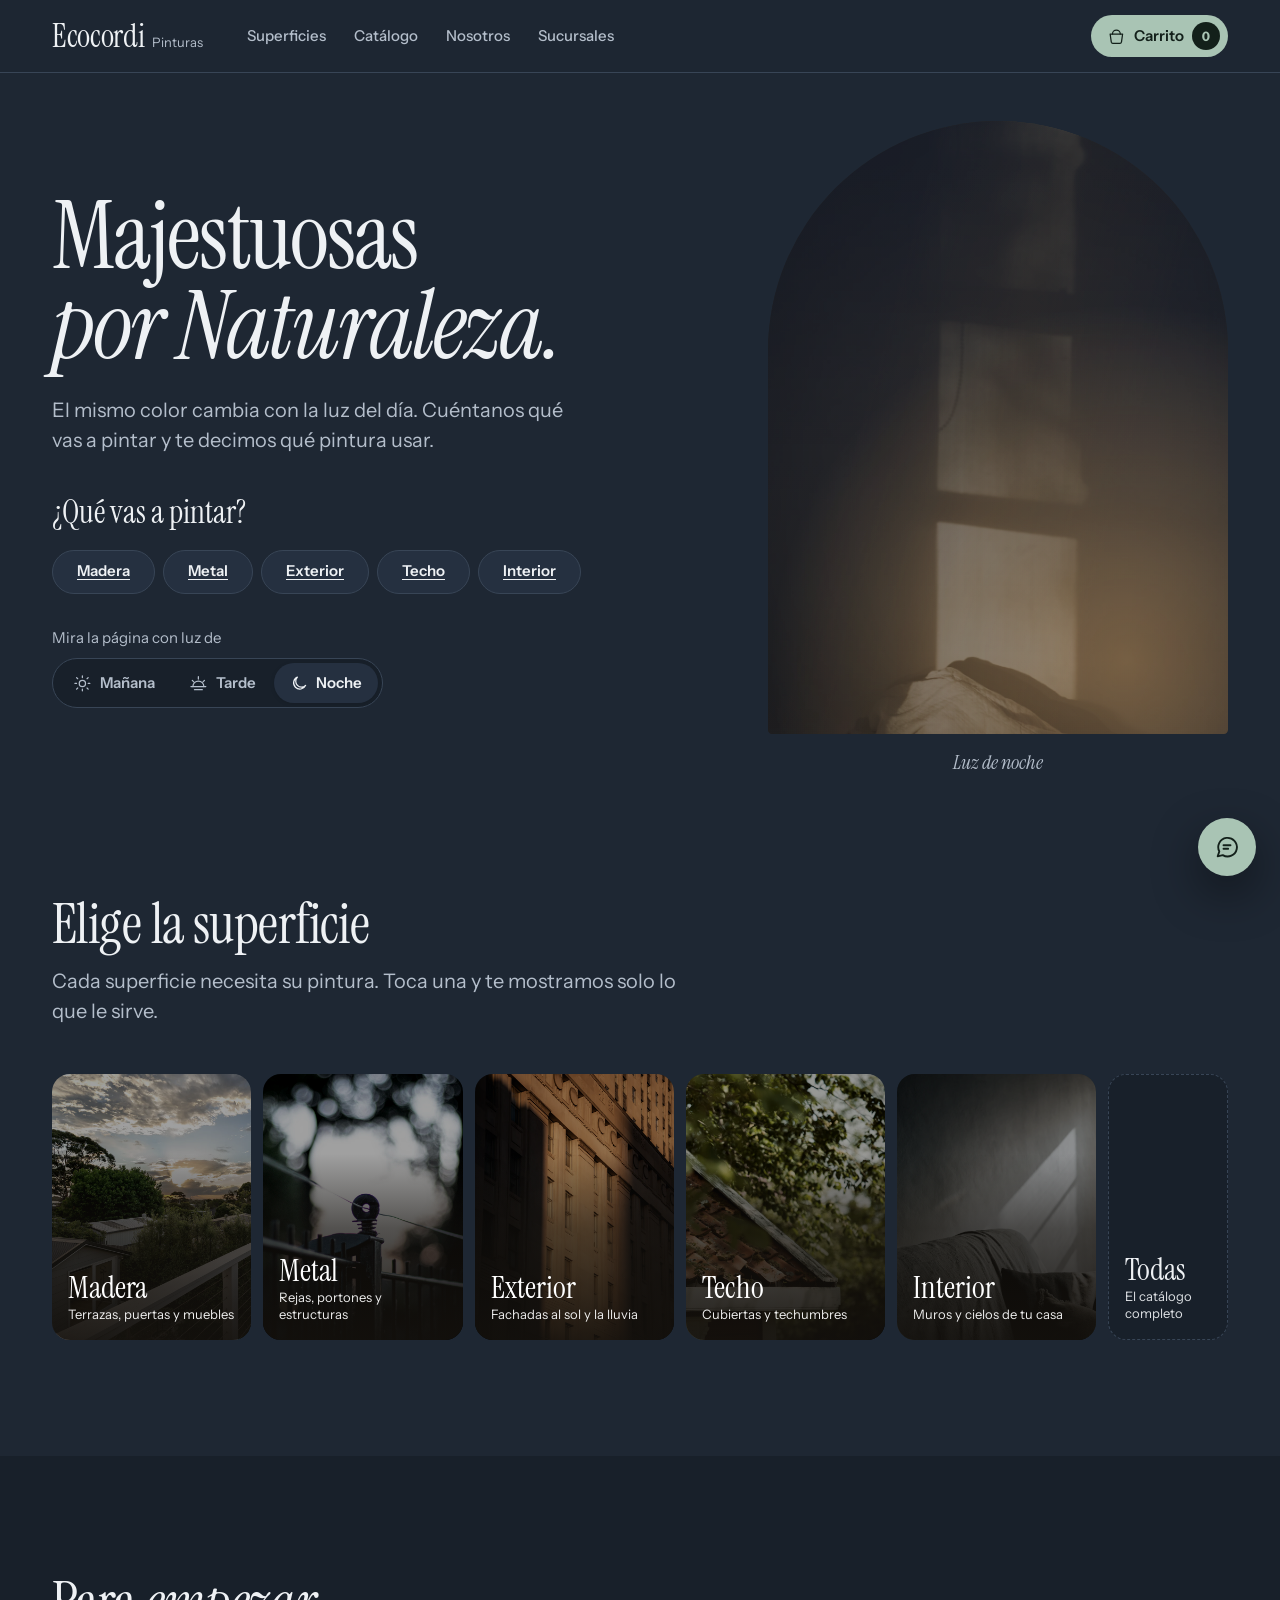
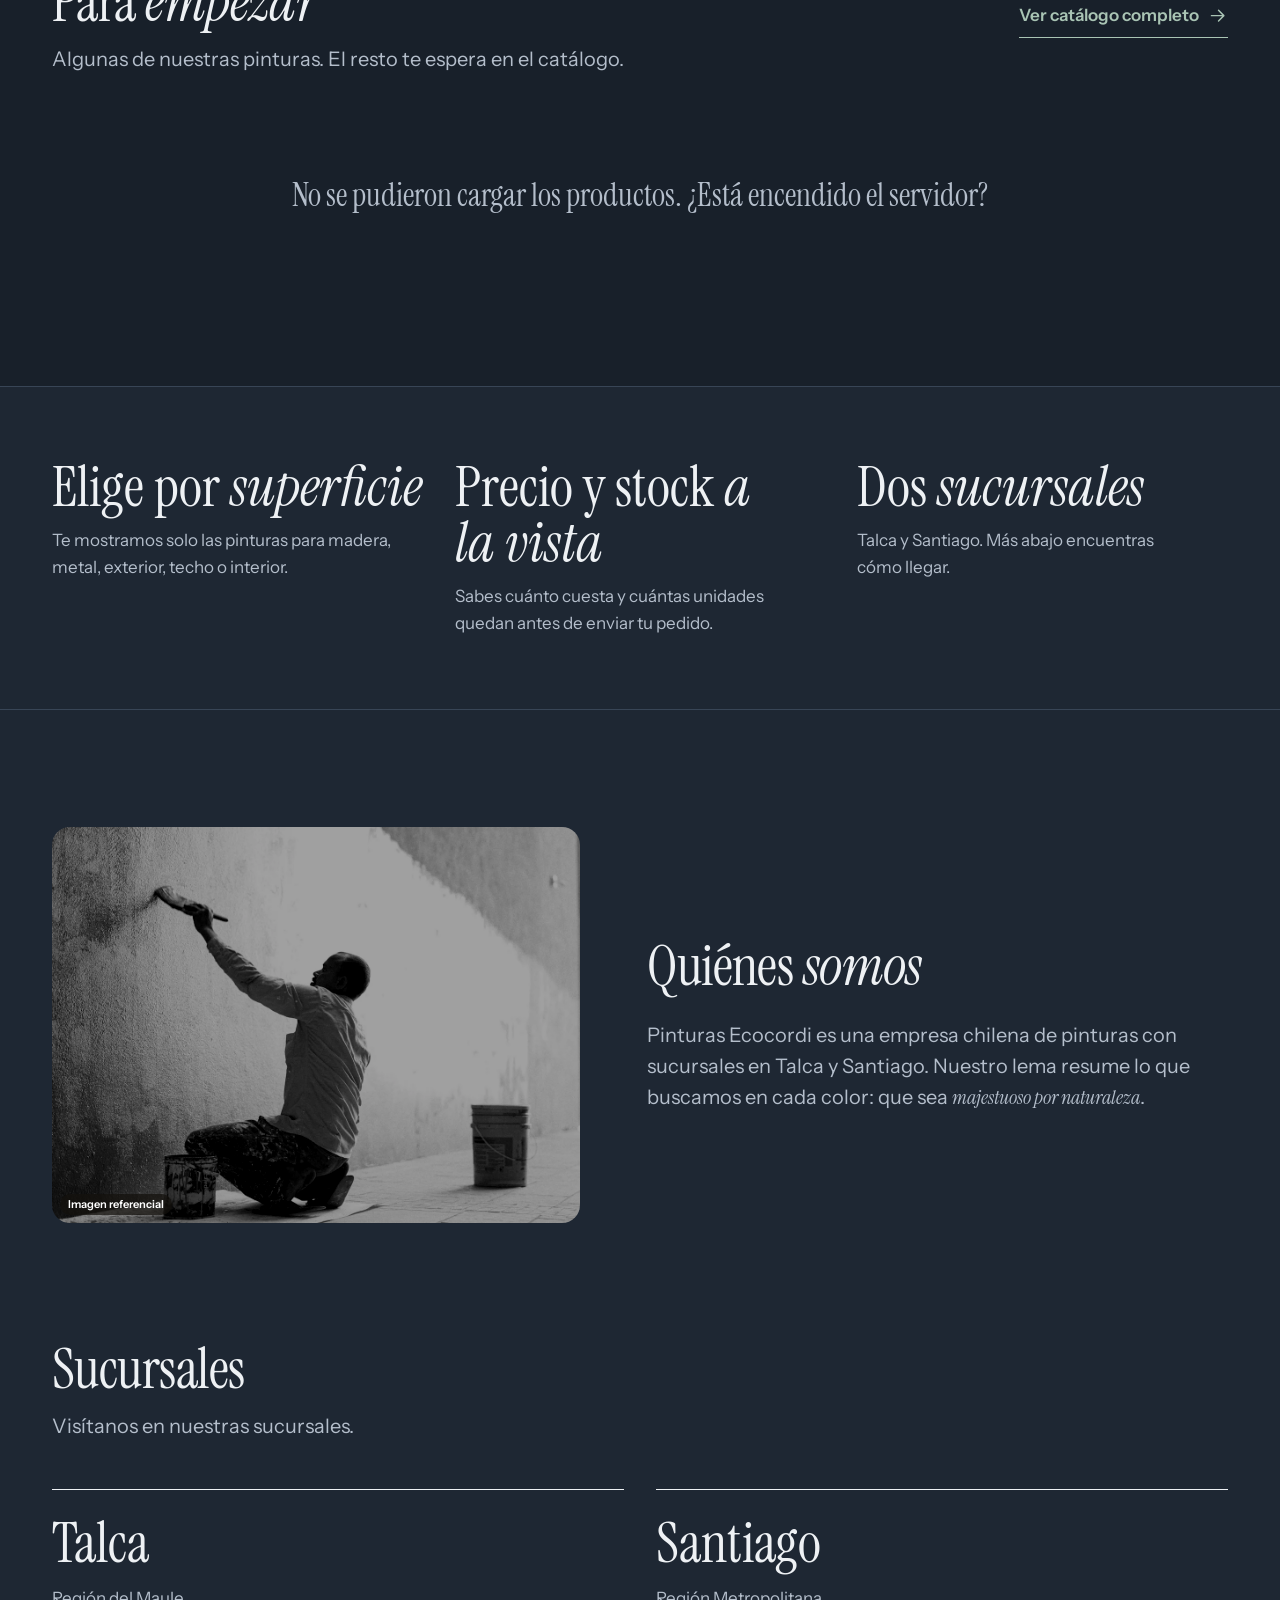
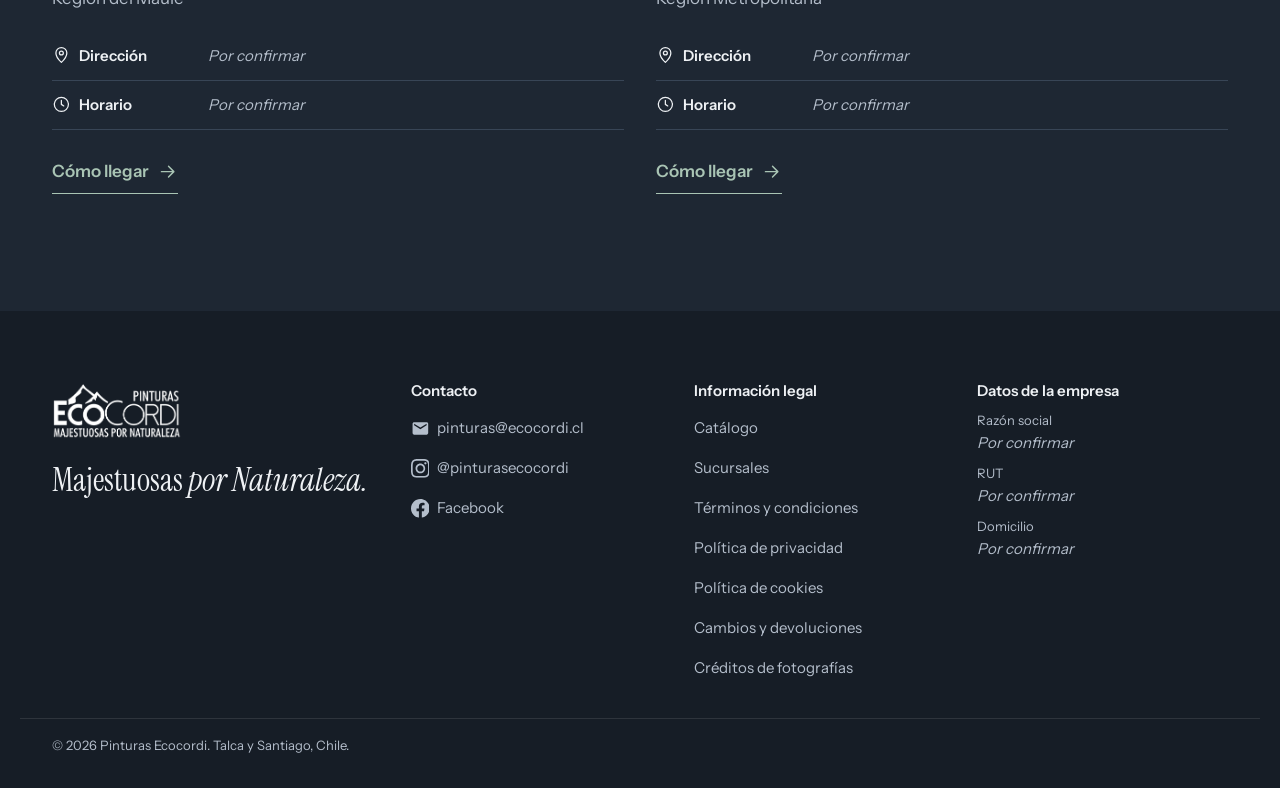
==== commit a4eea460: "Revisión legal y de accesibilidad (ley chilena) - Páginas legales redactadas según lo que el sitio h" ====
--- a/index.html
+++ b/index.html
@@ -179,17 +179,19 @@
     <!-- ================= BENEFICIOS ================= -->
     <section class="beneficios" aria-label="Por qué Ecocordi">
       <ul class="contenedor beneficios__lista">
+        <!-- Solo afirmaciones que el sitio puede respaldar. Si la empresa confirma
+             datos como sus años de trayectoria, se pueden agregar aquí. -->
         <li class="beneficio">
-          <p class="beneficio__titulo">Más de <em>30 años</em></p>
-          <p class="beneficio__texto">Una marca de confianza para casas, obras y constructoras en todo Chile.</p>
+          <p class="beneficio__titulo">Elige por <em>superficie</em></p>
+          <p class="beneficio__texto">Te mostramos solo las pinturas para madera, metal, exterior, techo o interior.</p>
         </li>
         <li class="beneficio">
-          <p class="beneficio__titulo">Color que <em>dura</em></p>
-          <p class="beneficio__texto">Pinturas cubrientes y de alto rendimiento, pensadas para el clima de Chile.</p>
+          <p class="beneficio__titulo">Precio y stock <em>a la vista</em></p>
+          <p class="beneficio__texto">Sabes cuánto cuesta y cuántas unidades quedan antes de enviar tu pedido.</p>
         </li>
         <li class="beneficio">
-          <p class="beneficio__titulo">Despacho <em>cercano</em></p>
-          <p class="beneficio__texto">Desde nuestras sucursales de Talca y Santiago, a tu casa o a tu obra.</p>
+          <p class="beneficio__titulo">Dos <em>sucursales</em></p>
+          <p class="beneficio__texto">Talca y Santiago. Más abajo encuentras cómo llegar.</p>
         </li>
       </ul>
     </section>
@@ -200,33 +202,17 @@
         <figure class="nosotros__foto">
           <img src="img/nosotros-pintor.webp" width="1200" height="900" loading="lazy" decoding="async"
                alt="Un pintor aplica pintura con brocha sobre un muro blanco" />
+          <figcaption class="imagen-referencial">Imagen referencial</figcaption>
         </figure>
         <div class="nosotros__texto">
           <h2 class="seccion__titulo" id="nosotrosTitulo">Quiénes <em>somos</em></h2>
+          <!-- PENDIENTE: la historia, misión y visión deben venir de la empresa.
+               Se quitaron los textos anteriores porque no estaban respaldados. -->
           <p class="nosotros__intro">
-            Ecocordi nació hace más de 30 años con un sueño simple: entregar
-            pinturas de calidad superior que transformen espacios y perduren en
-            el tiempo. Hoy nos eligen contratistas, familias y empresas para sus
-            proyectos más importantes.
+            Pinturas Ecocordi es una empresa chilena de pinturas con sucursales en
+            Talca y Santiago. Nuestro lema resume lo que buscamos en cada color:
+            que sea <em>majestuoso por naturaleza</em>.
           </p>
-          <div class="nosotros__bloques">
-            <div class="nosotros__bloque" id="mision">
-              <h3 class="nosotros__subtitulo">Misión</h3>
-              <p>
-                Ofrecer pinturas de alta calidad y soluciones de color que
-                embellezcan y protejan los espacios de nuestros clientes,
-                entregando un servicio confiable, cercano y profesional.
-              </p>
-            </div>
-            <div class="nosotros__bloque" id="vision">
-              <h3 class="nosotros__subtitulo">Visión</h3>
-              <p>
-                Ser la marca de pinturas líder y más querida de Chile,
-                reconocida por su calidad premium, su innovación en color y su
-                compromiso con las personas y el medio ambiente.
-              </p>
-            </div>
-          </div>
         </div>
       </div>
     </section>
@@ -236,13 +222,13 @@
       <div class="contenedor">
         <div class="seccion__cabecera">
           <h2 class="seccion__titulo" id="sucursalesTitulo">Sucursales</h2>
-          <p class="seccion__bajada">Visítanos o retira tu pedido en la tienda más cercana.</p>
+          <p class="seccion__bajada">Visítanos en nuestras sucursales.</p>
         </div>
 
         <div class="sucursales__lista">
           <article class="sucursal">
             <h3 class="sucursal__nombre">Talca</h3>
-            <p class="sucursal__region">Casa matriz · Región del Maule</p>
+            <p class="sucursal__region">Región del Maule</p>
             <dl class="sucursal__datos">
               <div class="sucursal__dato">
                 <dt><svg class="icono" aria-hidden="true"><use href="#i-pin"/></svg>Dirección</dt>
@@ -304,14 +290,26 @@
       </div>
 
       <div class="pie__columna">
-        <h2 class="pie__titulo">Tienda</h2>
+        <h2 class="pie__titulo">Información legal</h2>
         <ul class="pie__lista">
           <li><a href="catalogo.html">Catálogo</a></li>
           <li><a href="#sucursales">Sucursales</a></li>
           <li><a href="terminos.html">Términos y condiciones</a></li>
           <li><a href="privacidad.html">Política de privacidad</a></li>
+          <li><a href="cookies.html">Política de cookies</a></li>
+          <li><a href="devoluciones.html">Cambios y devoluciones</a></li>
           <li><a href="creditos.html">Créditos de fotografías</a></li>
         </ul>
+      </div>
+
+      <div class="pie__columna">
+        <h2 class="pie__titulo">Datos de la empresa</h2>
+        <!-- PENDIENTE: completar con los datos oficiales (buscar "Por confirmar" en todos los .html) -->
+        <dl class="datos-empresa">
+          <div><dt>Razón social</dt><dd class="por-confirmar">Por confirmar</dd></div>
+          <div><dt>RUT</dt><dd class="por-confirmar">Por confirmar</dd></div>
+          <div><dt>Domicilio</dt><dd class="por-confirmar">Por confirmar</dd></div>
+        </dl>
       </div>
     </div>
     <p class="contenedor pie__legal">© 2026 Pinturas Ecocordi. Talca y Santiago, Chile.</p>
@@ -350,6 +348,19 @@
         <span class="campo__etiqueta">Contraseña</span>
         <input class="campo__control" type="password" id="loginClave" placeholder="••••••••" autocomplete="current-password" required />
       </label>
+
+      <!-- Solo en modo "registro": para qué usamos los datos + consentimiento (desmarcado) -->
+      <div id="campoConsentimiento" class="oculto">
+        <p class="formulario__nota">
+          Usaremos tu nombre y correo solo para tu cuenta y tus pedidos.
+          No los vendemos ni los compartimos para publicidad.
+        </p>
+        <label class="casilla-legal">
+          <input type="checkbox" id="aceptaTerminos" />
+          <span>Acepto los <a href="terminos.html" target="_blank" rel="noopener">Términos y condiciones</a>
+            y la <a href="privacidad.html" target="_blank" rel="noopener">Política de privacidad</a>.</span>
+        </label>
+      </div>
 
       <p class="formulario__error" id="modalError" role="alert"></p>
 
@@ -369,6 +380,11 @@
     <h2 class="modal__titulo" id="misPedidosTitulo">Mis pedidos</h2>
     <p class="modal__subtitulo">Revisa el estado de tus compras</p>
     <div class="mis-pedidos" id="listaMisPedidos"></div>
+    <div class="mis-pedidos__cuenta">
+      <p>¿Quieres que borremos tus datos personales? Tus pedidos quedan registrados sin tu nombre ni tu correo.
+        <a href="privacidad.html" target="_blank" rel="noopener">Más información</a></p>
+      <button type="button" class="enlace-peligro" id="btnEliminarCuenta">Eliminar mi cuenta</button>
+    </div>
   </div>
 
   <!-- ================= CARRITO (PANEL LATERAL) ================= -->
@@ -390,8 +406,25 @@
         <span>Total</span>
         <span class="carrito__monto" id="carritoTotal">$0</span>
       </p>
+      <div class="carrito__legal">
+        <p class="carrito__aviso">
+          <strong>No se cobra nada en línea.</strong> Tu pedido queda registrado y
+          Pinturas Ecocordi te contactará al correo de tu cuenta para coordinar el pago
+          y la entrega o retiro.
+        </p>
+        <p class="carrito__aviso">
+          <strong>Derecho a retracto:</strong> 10 días desde que recibes el producto,
+          salvo pinturas preparadas a pedido o productos ya usados.
+          <a href="devoluciones.html" target="_blank" rel="noopener">Cambios y devoluciones</a>
+        </p>
+        <label class="casilla-legal">
+          <input type="checkbox" id="aceptaPedido" />
+          <span>Acepto los <a href="terminos.html" target="_blank" rel="noopener">Términos y condiciones</a>
+            y la <a href="devoluciones.html" target="_blank" rel="noopener">Política de cambios y devoluciones</a>.</span>
+        </label>
+      </div>
       <button class="boton boton--principal boton--ancho" id="btnPagar" type="button">
-        Finalizar compra
+        Enviar pedido
       </button>
     </div>
   </aside>
--- a/css/estilos.css
+++ b/css/estilos.css
@@ -515,7 +515,7 @@
 /* ============ 10. PIE Y WHATSAPP ============ */
 /* El pie siempre es de noche: ahí vive el logo oficial (que es blanco) */
 .pie { background: #161D26; color: #B4BECB; }
-.pie__grid { display: grid; grid-template-columns: 1.4fr 1fr 1fr; gap: var(--esp-6); padding-block: var(--esp-8) var(--esp-6); }
+.pie__grid { display: grid; grid-template-columns: 1.3fr 1fr 1fr 1fr; gap: var(--esp-6); padding-block: var(--esp-8) var(--esp-6); }
 .pie__marca img { height: 56px; width: auto; }
 .pie__lema { margin-top: var(--esp-4); font-family: var(--serif); font-size: var(--txt-xl); color: #EEF1F4; }
 .pie__titulo { font-family: var(--sans); font-size: var(--txt-sm); font-weight: 600; color: #EEF1F4; margin-bottom: var(--esp-3); }
@@ -737,10 +737,52 @@
 .admin__denegado h1 { font-size: var(--txt-2xl); }
 .admin__denegado p { margin-block: var(--esp-3) var(--esp-5); color: var(--texto-2); }
 
+/* ---- Consentimiento, avisos legales y datos de la empresa ---- */
+.casilla-legal { display: flex; align-items: flex-start; gap: var(--esp-3); font-size: var(--txt-sm); line-height: 1.45; cursor: pointer; }
+.casilla-legal input { flex-shrink: 0; width: 22px; height: 22px; margin-top: 1px; accent-color: var(--acento); cursor: pointer; }
+.casilla-legal a { font-weight: 600; }
+.formulario__nota { font-size: var(--txt-xs); color: var(--texto-2); margin-bottom: var(--esp-3); line-height: 1.5; }
+.carrito__legal { display: grid; gap: var(--esp-3); margin-bottom: var(--esp-4); }
+.carrito__aviso { font-size: var(--txt-xs); line-height: 1.5; color: var(--texto-2); }
+.carrito__aviso strong { color: var(--texto); }
+.mis-pedidos__cuenta { margin-top: var(--esp-6); padding-top: var(--esp-4); border-top: 1px solid var(--linea); font-size: var(--txt-xs); color: var(--texto-2); display: grid; gap: var(--esp-2); justify-items: start; }
+.enlace-peligro { min-height: 44px; color: var(--error); font-weight: 600; text-decoration: underline; text-underline-offset: 3px; }
+/* Etiqueta "Imagen referencial" sobre fotos que no muestran el producto real */
+.producto__foto { position: relative; }
+.imagen-referencial {
+  position: absolute; left: var(--esp-2); bottom: var(--esp-2);
+  padding: 2px 8px; border-radius: 999px;
+  background: rgba(20, 17, 13, 0.72); color: #FFFFFF; font-size: 0.6875rem; font-weight: 600;
+}
+.nosotros__foto { position: relative; }
+.datos-empresa { display: grid; gap: var(--esp-2); font-size: var(--txt-sm); }
+.datos-empresa dt { font-size: var(--txt-xs); color: #8F9BAA; }
+.pie .por-confirmar { color: #B4BECB; }
+.pie .datos-empresa dt { color: #B4BECB; }
+
 /* ============ 13. PÁGINAS SIMPLES (LEGALES Y CRÉDITOS) ============ */
 .legal { max-width: 72ch; padding-block: var(--esp-7) var(--esp-8); }
 .legal h1 { font-size: var(--txt-2xl); }
-.legal p { margin-top: var(--esp-4); color: var(--texto-2); }
+.legal p, .legal li, .legal td, .legal th { color: var(--texto-2); }
+.legal p { margin-top: var(--esp-4); }
+.legal h2 { font-size: var(--txt-xl); margin-top: var(--esp-7); color: var(--texto); }
+.legal h3 { font-family: var(--sans); font-size: var(--txt-md); font-weight: 600; margin-top: var(--esp-5); color: var(--texto); }
+.legal ul { list-style: disc; padding-left: var(--esp-5); margin-top: var(--esp-3); display: grid; gap: var(--esp-2); }
+.legal strong { color: var(--texto); }
+.legal__fecha { font-size: var(--txt-sm); }
+.legal__resumen { margin-top: var(--esp-5); padding: var(--esp-5); background: var(--papel); border: 1px solid var(--linea); border-radius: var(--radio); }
+.legal__resumen p:first-child { margin-top: 0; }
+.legal__pendiente { margin-top: var(--esp-5); padding: var(--esp-4) var(--esp-5); border-left: 4px solid var(--aviso); background: var(--papel); border-radius: var(--radio-sm); }
+.legal__pendiente p { margin-top: 0; color: var(--texto); }
+.legal .datos-empresa { margin-top: var(--esp-4); padding: var(--esp-4) var(--esp-5); background: var(--papel); border: 1px solid var(--linea); border-radius: var(--radio); }
+.legal .datos-empresa div { display: grid; grid-template-columns: 9rem 1fr; gap: var(--esp-3); }
+.legal .datos-empresa dt { color: var(--texto-2); font-size: var(--txt-sm); }
+.legal table { width: 100%; border-collapse: collapse; margin-top: var(--esp-4); font-size: var(--txt-sm); }
+.legal th, .legal td { text-align: left; vertical-align: top; padding: var(--esp-3); border-bottom: 1px solid var(--linea); }
+.legal th { color: var(--texto); font-weight: 600; }
+.legal__tabla { overflow-x: auto; }
+.legal__otras { margin-top: var(--esp-8); padding-top: var(--esp-5); border-top: 1px solid var(--linea); }
+.legal__otras ul { list-style: none; padding: 0; display: flex; flex-wrap: wrap; gap: var(--esp-2) var(--esp-5); }
 .creditos { margin-top: var(--esp-6); display: grid; gap: var(--esp-3); }
 .creditos li { display: grid; grid-template-columns: 96px 1fr; gap: var(--esp-4); align-items: center; padding-bottom: var(--esp-3); border-bottom: 1px solid var(--linea); font-size: var(--txt-sm); }
 .creditos img { width: 96px; height: 72px; object-fit: cover; border-radius: var(--radio-sm); }
@@ -776,6 +818,7 @@
   .nosotros__grid { grid-template-columns: 1fr; }
   .pie__grid { grid-template-columns: 1fr 1fr; }
   .pie__marca { grid-column: 1 / -1; }
+  .legal .datos-empresa div { grid-template-columns: 1fr; gap: 0; }
 }
 
 @media (max-width: 700px) {
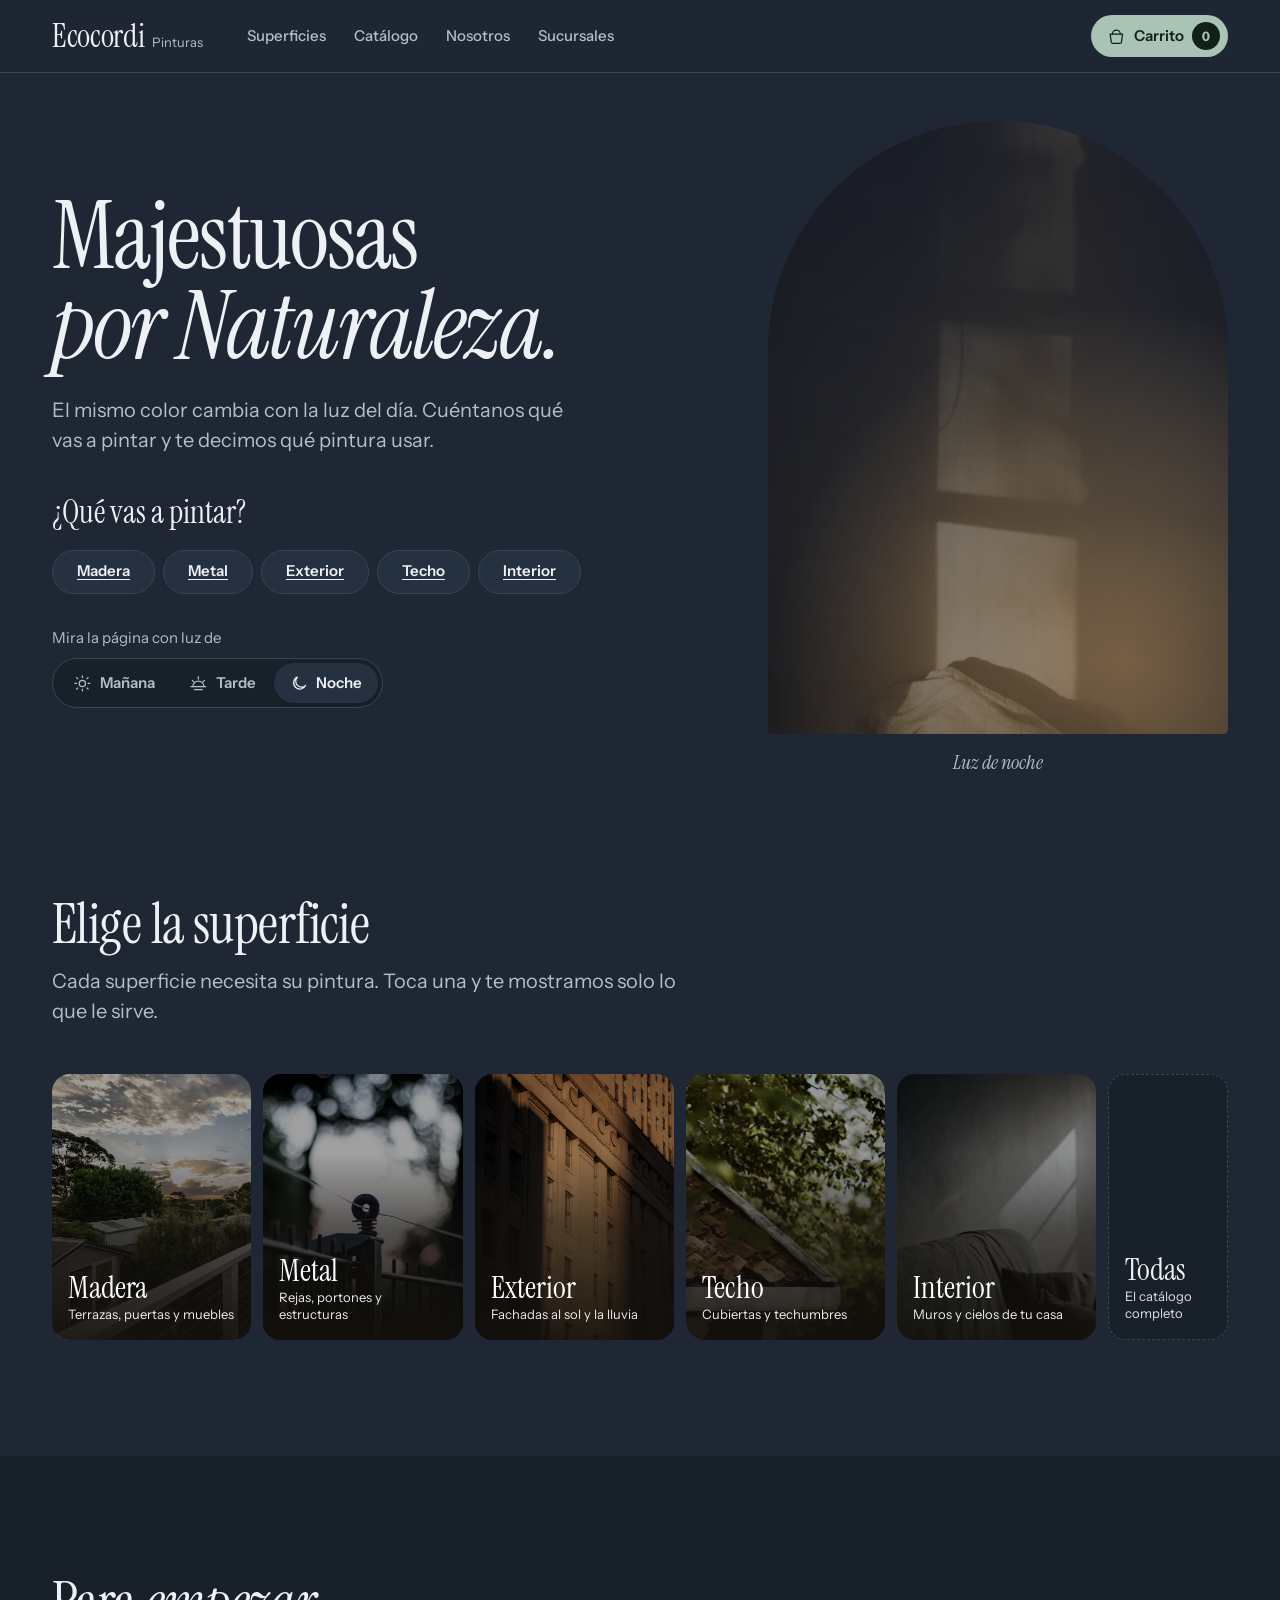
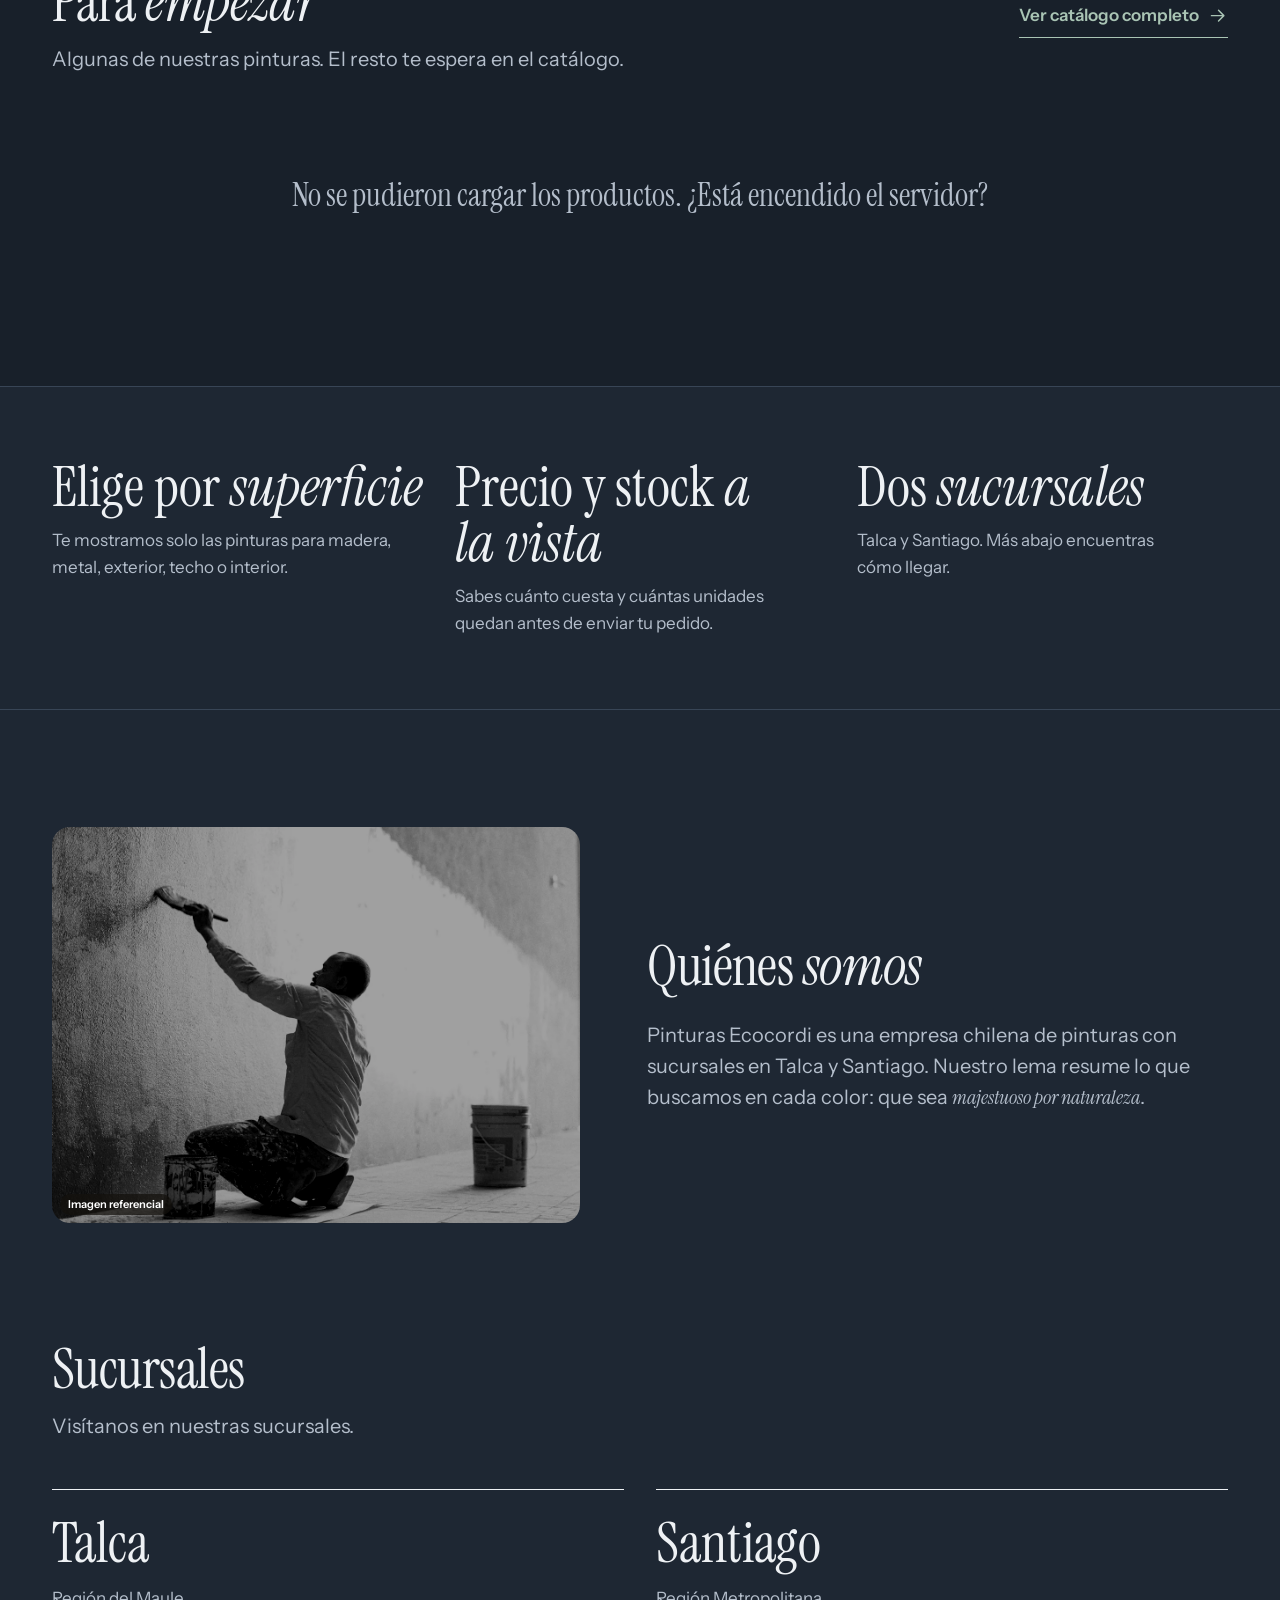
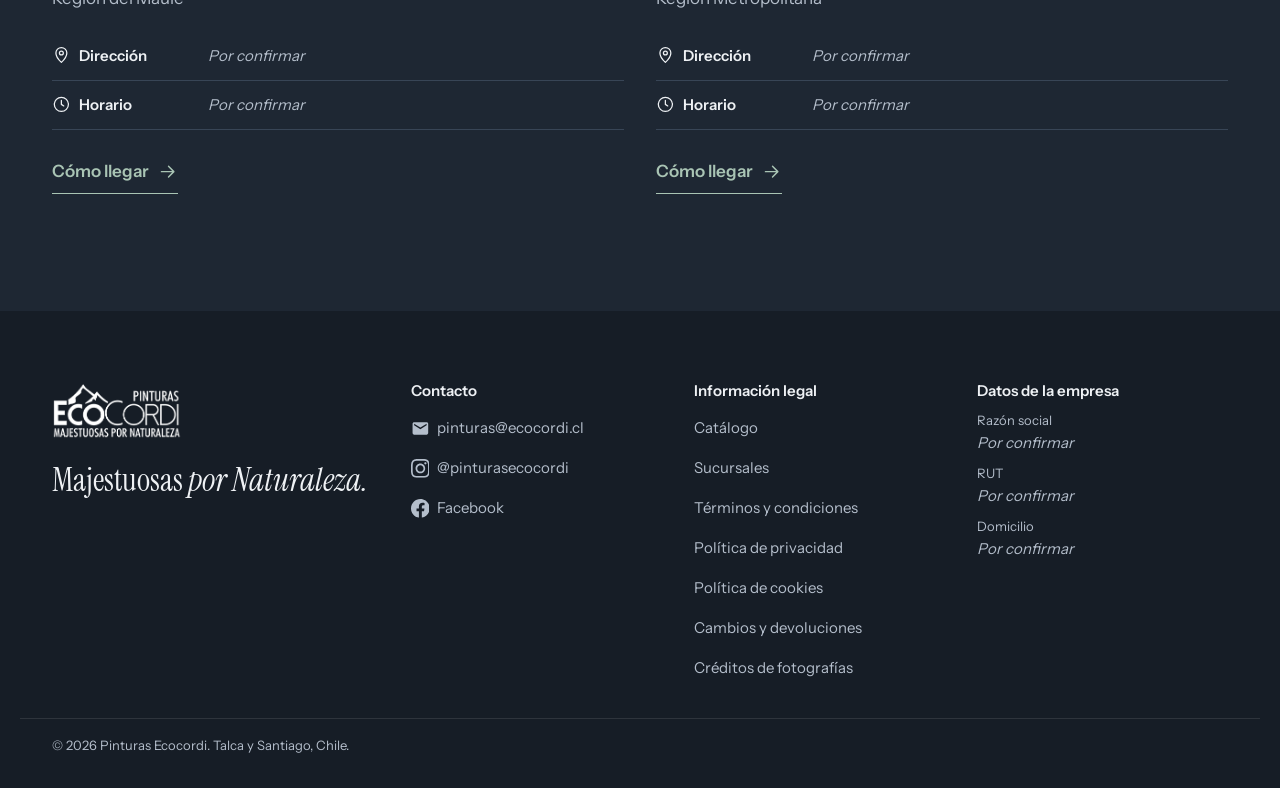
==== commit 707b37ac: "Fase 2: buscador, selector de formato, calculadora, WhatsApp y SEO - Buscador en el catálogo (nombre" ====
--- a/index.html
+++ b/index.html
@@ -5,6 +5,23 @@
   <meta name="viewport" content="width=device-width, initial-scale=1.0" />
   <title>Pinturas Ecocordi | Majestuosas por Naturaleza</title>
   <meta name="description" content="Pinturas Ecocordi: elige qué vas a pintar (madera, metal, exterior, techo o interior) y te decimos qué pintura usar. Sucursales en Talca y Santiago." />
+  <link rel="canonical" href="__SITIO_URL__/" />
+  <!-- Vista previa al compartir en redes (WhatsApp, Facebook, X...). El servidor
+       cambia __SITIO_URL__ por la dirección del sitio (variable SITIO_URL). -->
+  <meta property="og:type" content="website" />
+  <meta property="og:site_name" content="Pinturas Ecocordi" />
+  <meta property="og:locale" content="es_CL" />
+  <meta property="og:title" content="Pinturas Ecocordi | Majestuosas por Naturaleza" />
+  <meta property="og:description" content="Pinturas Ecocordi: elige qué vas a pintar (madera, metal, exterior, techo o interior) y te decimos qué pintura usar. Sucursales en Talca y Santiago." />
+  <meta property="og:url" content="__SITIO_URL__/" />
+  <meta property="og:image" content="__SITIO_URL__/img/og-ecocordi.jpg" />
+  <meta property="og:image:width" content="1200" />
+  <meta property="og:image:height" content="630" />
+  <meta property="og:image:alt" content="Pintor aplicando pintura en un muro, con el logo de Pinturas Ecocordi" />
+  <meta name="twitter:card" content="summary_large_image" />
+  <meta name="twitter:title" content="Pinturas Ecocordi | Majestuosas por Naturaleza" />
+  <meta name="twitter:description" content="Pinturas Ecocordi: elige qué vas a pintar (madera, metal, exterior, techo o interior) y te decimos qué pintura usar. Sucursales en Talca y Santiago." />
+  <meta name="twitter:image" content="__SITIO_URL__/img/og-ecocordi.jpg" />
 
   <link rel="icon" href="img/favicon.png" type="image/png" />
   <!-- Precargamos las fuentes y la foto de portada para que nada "salte" al cargar -->
@@ -315,10 +332,11 @@
     <p class="contenedor pie__legal">© 2026 Pinturas Ecocordi. Talca y Santiago, Chile.</p>
   </footer>
 
-  <!-- Espacio preparado: botón flotante de WhatsApp (falta el número) -->
-  <button class="whatsapp" id="btnWhatsapp" type="button" aria-label="Escríbenos por WhatsApp (próximamente)">
+  <!-- Botón flotante de WhatsApp: aparece solo si el servidor tiene el número (WHATSAPP_NUMERO) -->
+  <a class="whatsapp oculto" id="btnWhatsapp" href="#" target="_blank" rel="noopener"
+     aria-label="Escríbenos por WhatsApp (se abre en otra pestaña)">
     <svg class="icono" aria-hidden="true"><use href="#i-chat"/></svg>
-  </button>
+  </a>
 
   <!-- ================= VENTANA DE INICIO DE SESIÓN ================= -->
   <div class="modal-fondo" id="modalFondo"></div>
@@ -329,6 +347,20 @@
     </button>
     <h2 class="modal__titulo" id="modalTitulo">Iniciar sesión</h2>
     <p class="modal__subtitulo" id="modalSubtitulo">Accede a tu cuenta Ecocordi</p>
+
+    <!-- Iniciar sesión con Google (solo aparece si el servidor tiene credenciales de Google) -->
+    <div id="bloqueGoogle" class="login-google oculto">
+      <button type="button" class="boton-google" id="btnGoogle">
+        <svg class="boton-google__logo" viewBox="0 0 48 48" aria-hidden="true" focusable="false">
+          <path fill="#EA4335" d="M24 9.5c3.54 0 6.71 1.22 9.21 3.6l6.85-6.85C35.9 2.38 30.47 0 24 0 14.62 0 6.51 5.38 2.56 13.22l7.98 6.19C12.43 13.72 17.74 9.5 24 9.5z"/>
+          <path fill="#4285F4" d="M46.98 24.55c0-1.57-.15-3.09-.38-4.55H24v9.02h12.94c-.58 2.96-2.26 5.48-4.78 7.18l7.73 6c4.51-4.18 7.09-10.36 7.09-17.65z"/>
+          <path fill="#FBBC05" d="M10.53 28.59c-.48-1.45-.76-2.99-.76-4.59s.27-3.14.76-4.59l-7.98-6.19C.92 16.46 0 20.12 0 24c0 3.88.92 7.54 2.56 10.78l7.97-6.19z"/>
+          <path fill="#34A853" d="M24 48c6.48 0 11.93-2.13 15.89-5.81l-7.73-6c-2.15 1.45-4.92 2.3-8.16 2.3-6.26 0-11.57-4.22-13.47-9.91l-7.98 6.19C6.51 42.62 14.62 48 24 48z"/>
+        </svg>
+        <span>Continuar con Google</span>
+      </button>
+      <p class="login-google__separador"><span>o con tu correo</span></p>
+    </div>
 
     <form class="formulario" id="formLogin">
       <!-- Este campo solo aparece en modo "registro" -->
--- a/css/estilos.css
+++ b/css/estilos.css
@@ -423,6 +423,7 @@
   margin-top: var(--esp-2); padding-top: var(--esp-3); border-top: 1px solid var(--linea);
 }
 .producto__precio { font-size: var(--txt-lg); font-weight: 600; font-variant-numeric: tabular-nums; }
+.producto__formato { display: block; font-size: var(--txt-xs); font-weight: 500; color: var(--texto-2); }
 .producto__stock { font-size: var(--txt-xs); font-weight: 600; }
 .producto__stock--pocas { color: var(--aviso); }
 .producto__stock--agotado { color: var(--error); }
@@ -432,6 +433,24 @@
 .producto__boton { min-height: 42px; padding-inline: var(--esp-5); }
 
 .sin-resultados { grid-column: 1 / -1; padding: var(--esp-7); text-align: center; color: var(--texto-2); font-family: var(--serif); font-size: var(--txt-xl); }
+.sin-resultados__acciones { display: flex; flex-wrap: wrap; justify-content: center; gap: var(--esp-2); margin-top: var(--esp-3); font-family: var(--sans); font-size: var(--txt-sm); }
+
+/* Formatos de venta de cada tarjeta: chips que se eligen como opciones de radio */
+.producto__formatos { display: flex; flex-wrap: wrap; gap: var(--esp-2); margin-top: var(--esp-1); border: none; }
+.formato-chip { position: relative; display: inline-flex; }
+/* El círculo de la opción queda invisible pero sigue ahí (teclado y lectores de pantalla) */
+.formato-chip input { position: absolute; inset: 0; width: 100%; height: 100%; margin: 0; opacity: 0; cursor: pointer; }
+.formato-chip span {
+  display: inline-flex; align-items: center; min-height: 36px; padding: 0 var(--esp-4);
+  border: 1.5px solid var(--linea); border-radius: 999px;
+  font-size: var(--txt-xs); font-weight: 600; color: var(--texto);
+  transition: background-color var(--rapido) var(--curva-salida), color var(--rapido) var(--curva-salida), border-color var(--rapido) var(--curva-salida);
+}
+.formato-chip:hover span { border-color: var(--texto); }
+.formato-chip input:checked + span { background: var(--texto); color: var(--muro); border-color: var(--texto); }
+.formato-chip input:focus-visible + span { outline: 3px solid var(--foco); outline-offset: 2px; }
+.formato-chip--agotado span { color: var(--texto-2); text-decoration: line-through; }
+.formato-chip--agotado input:checked + span { color: var(--muro); }
 
 .calculadora {
   display: flex; flex-direction: column; gap: var(--esp-3);
@@ -440,18 +459,31 @@
 }
 .calculadora__titulo { font-size: var(--txt-xl); }
 .calculadora__texto { font-size: var(--txt-sm); color: var(--texto-2); line-height: 1.5; }
+.calculadora__titulo + .calculadora__texto { margin-top: var(--esp-2); }
 .calculadora__campos { display: grid; gap: var(--esp-3); }
-.calculadora__resultado { padding: var(--esp-3); text-align: center; color: var(--texto-2); font-style: italic; border: 1px dashed var(--linea); border-radius: var(--radio-sm); }
+.calculadora__resultado { padding: var(--esp-4); font-size: var(--txt-sm); border: 1px dashed var(--linea); border-radius: var(--radio); }
+.calculadora__resultado > * + * { margin-top: var(--esp-2); }
+.calculadora__litros strong { font-size: var(--txt-lg); font-variant-numeric: tabular-nums; }
+.calculadora__litros span { display: block; font-size: var(--txt-xs); color: var(--texto-2); }
+.calculadora__subtitulo { font-weight: 600; }
+.calculadora__lista { display: grid; gap: var(--esp-1); }
+.calculadora__lista li, .calculadora__total { display: flex; justify-content: space-between; gap: var(--esp-3); font-variant-numeric: tabular-nums; }
+.calculadora__detalle { margin-left: var(--esp-1); font-size: var(--txt-xs); color: var(--texto-2); }
+.calculadora__total { padding-top: var(--esp-2); border-top: 1px solid var(--linea); }
+.calculadora__total strong { font-size: var(--txt-md); }
+.calculadora__nota { font-size: var(--txt-xs); color: var(--texto-2); line-height: 1.5; }
+.calculadora__boton, .calculadora__resultado { grid-column: 1 / -1; }
 
 /* ---- Página de catálogo (catalogo.html) ---- */
 .catalogo-pagina { padding-top: var(--esp-7); }
-.catalogo-pagina__cabecera { margin-bottom: var(--esp-6); }
+.catalogo-pagina__cabecera { display: flex; flex-wrap: wrap; align-items: flex-end; justify-content: space-between; gap: var(--esp-5) var(--esp-7); margin-bottom: var(--esp-6); }
 /* La calculadora, al final del listado, como franja horizontal */
 .calculadora--banda {
   display: grid; grid-template-columns: minmax(0, 1fr) minmax(0, 1.3fr);
   gap: var(--esp-5) var(--esp-7); align-items: center; margin-top: var(--esp-8);
 }
-.calculadora--banda .calculadora__campos { grid-template-columns: 1fr 1fr 1fr; align-items: end; }
+.calculadora--banda { align-items: start; }
+.calculadora--banda .calculadora__campos { grid-template-columns: 1fr 1fr; align-items: end; }
 .catalogo-pagina__titulo { font-size: var(--txt-3xl); letter-spacing: -0.02em; line-height: 0.95; }
 .catalogo-pagina__lista { padding-block: var(--esp-7) var(--esp-seccion); }
 
@@ -487,6 +519,17 @@
 .filtro--chip.filtro--activo { background: var(--acento); color: var(--sobre-acento); border-color: var(--acento); box-shadow: none; }
 .filtro--chip.filtro--activo::after { display: none; }
 .catalogo__estado { flex-shrink: 0; }
+
+/* Buscador del catálogo (en la barra fija, junto a los filtros) */
+.buscador { position: relative; flex: 0 1 22rem; }
+.buscador__icono { position: absolute; left: 14px; top: 50%; width: 18px; height: 18px; transform: translateY(-50%); color: var(--texto-2); pointer-events: none; }
+.buscador__campo {
+  width: 100%; min-height: 46px; padding: 0 var(--esp-4) 0 42px;
+  background: var(--papel); color: var(--texto);
+  border: 1.5px solid var(--linea); border-radius: 999px; font-size: var(--txt-sm);
+}
+.buscador__campo::placeholder { color: var(--texto-2); opacity: 0.85; }
+.buscador__campo:focus { outline: none; border-color: var(--acento); box-shadow: 0 0 0 3px color-mix(in srgb, var(--acento) 25%, transparent); }
 
 /* ============ 9. BENEFICIOS, NOSOTROS Y SUCURSALES ============ */
 .beneficios { padding-block: var(--esp-8); border-block: 1px solid var(--linea); }
@@ -580,6 +623,7 @@
 .mi-pedido__cabecera strong { font-family: var(--serif); font-weight: 400; font-size: var(--txt-lg); }
 .mi-pedido__fecha { margin-top: var(--esp-1); font-size: var(--txt-xs); color: var(--texto-2); font-variant-numeric: tabular-nums; }
 .mi-pedido__items { margin-top: var(--esp-2); font-size: var(--txt-sm); }
+.mi-pedido__formato { color: var(--texto-2); }
 
 .estado { display: inline-flex; align-items: center; gap: 6px; padding: 4px 12px; border-radius: 999px; font-size: var(--txt-xs); font-weight: 600; white-space: nowrap; }
 .estado::before { content: ""; width: 7px; height: 7px; border-radius: 50%; background: currentColor; }
@@ -698,6 +742,9 @@
 .casilla:has(input:checked) { border-color: var(--acento); background: color-mix(in srgb, var(--acento) 10%, transparent); }
 .casilla__color { width: 10px; height: 10px; border-radius: 50%; background: var(--sup); }
 .admin__form-acciones { display: flex; justify-content: flex-end; }
+/* Primer formato de venta al crear un producto */
+.admin__formato { grid-column: 1 / -1; display: grid; grid-template-columns: repeat(4, minmax(0, 1fr)); gap: var(--esp-4); border: none; }
+.admin__formato legend { float: left; grid-column: 1 / -1; width: 100%; font-size: var(--txt-xs); font-weight: 600; }
 
 .tabla-marco { overflow-x: auto; background: var(--papel); border: 1px solid var(--linea); border-radius: var(--radio-lg); }
 .tabla { width: 100%; border-collapse: collapse; font-size: var(--txt-sm); }
@@ -733,9 +780,53 @@
 .admin-prod__borrar { width: 40px; height: 40px; display: grid; place-items: center; color: var(--texto-2); border-radius: 50%; }
 .admin-prod__borrar:hover { color: var(--error); background: var(--muro-2); }
 
+.admin-prod__rendimiento { display: flex; flex-wrap: wrap; align-items: flex-end; gap: var(--esp-2); margin-top: var(--esp-3); }
+/* Formatos de cada producto en la tabla: un mini formulario por formato */
+.admin-formatos { display: grid; gap: var(--esp-2); }
+.admin-formato + .admin-formato { padding-top: var(--esp-2); border-top: 1px dashed var(--linea); }
+.admin-formato__form, .admin-formato-nuevo__form { display: flex; flex-wrap: wrap; align-items: flex-end; gap: var(--esp-2) var(--esp-3); }
+.admin-formato__nombre { min-width: 7rem; align-self: center; font-weight: 600; }
+.admin-formato__campo { display: grid; gap: 2px; font-size: var(--txt-xs); color: var(--texto-2); }
+.admin-formato-nuevo { margin-top: var(--esp-3); }
+.admin-formato-nuevo summary {
+  display: inline-flex; align-items: center; min-height: 40px; cursor: pointer;
+  color: var(--acento); font-size: var(--txt-xs); font-weight: 600; text-decoration: underline; text-underline-offset: 3px;
+}
+.admin-formato-nuevo[open] summary { margin-bottom: var(--esp-2); }
+
 .admin__denegado { max-width: 480px; margin: var(--esp-8) auto; padding: var(--esp-7) var(--esp-6); text-align: center; background: var(--papel); border: 1px solid var(--linea); border-radius: var(--radio-lg); }
 .admin__denegado h1 { font-size: var(--txt-2xl); }
 .admin__denegado p { margin-block: var(--esp-3) var(--esp-5); color: var(--texto-2); }
+
+/* ---- Botón "Continuar con Google" ----
+   Tiene la misma forma que los botones de la tienda (píldora con borde, como .boton--secundario).
+   La "G" va sobre un círculo blanco y con sus colores originales: así lo piden las normas de
+   marca de Google (el logo no se puede recolorear ni poner sobre otro fondo de color). */
+.login-google { margin-top: var(--esp-5); }
+.boton-google {
+  position: relative;
+  display: flex; align-items: center; justify-content: center;
+  width: 100%; min-height: 46px; padding: var(--esp-2) 52px;
+  color: var(--texto); background: transparent;
+  border: 1.5px solid var(--texto); border-radius: 999px;
+  font-weight: 600; font-size: var(--txt-sm); line-height: 1.2;
+  transition: background-color var(--rapido) var(--curva-salida), color var(--rapido) var(--curva-salida),
+              transform var(--rapido) var(--curva-salida);
+}
+.boton-google:active { transform: scale(0.97); }
+.boton-google__logo {
+  position: absolute; left: 4px; top: 50%; transform: translateY(-50%);
+  box-sizing: content-box; width: 18px; height: 18px; padding: 8px;
+  background: #FFFFFF; border-radius: 50%;
+  box-shadow: 0 0 0 1px var(--linea);
+}
+@media (hover: hover) {
+  .boton-google:hover { background: var(--texto); color: var(--muro); }
+  .boton-google:hover .boton-google__logo { box-shadow: none; }
+}
+.login-google__separador { display: flex; align-items: center; gap: var(--esp-3); margin-top: var(--esp-5); color: var(--texto-2); font-size: var(--txt-xs); }
+.login-google__separador::before, .login-google__separador::after { content: ""; flex: 1; height: 1px; background: var(--linea); }
+.login-google + .formulario { margin-top: var(--esp-4); }
 
 /* ---- Consentimiento, avisos legales y datos de la empresa ---- */
 .casilla-legal { display: flex; align-items: flex-start; gap: var(--esp-3); font-size: var(--txt-sm); line-height: 1.45; cursor: pointer; }
@@ -815,6 +906,7 @@
   .ventana__foto, .ventana__luz { aspect-ratio: 4 / 5; }
   .beneficios__lista { grid-template-columns: 1fr; gap: var(--esp-6); }
   .barra-filtros__interior { flex-direction: column; align-items: stretch; gap: var(--esp-2); }
+  .buscador { flex: 1 1 100%; }
   .nosotros__grid { grid-template-columns: 1fr; }
   .pie__grid { grid-template-columns: 1fr 1fr; }
   .pie__marca { grid-column: 1 / -1; }
@@ -866,6 +958,8 @@
 
   /* Admin: cada fila de tabla se vuelve una tarjeta apilada */
   .admin__form { grid-template-columns: 1fr; }
+  .admin__formato { grid-template-columns: repeat(2, minmax(0, 1fr)); }
+  .tabla td[data-etiqueta="Formatos"] { grid-template-columns: 1fr; } /* la etiqueta arriba: los formatos usan todo el ancho */
   .tabla thead { position: absolute; width: 1px; height: 1px; overflow: hidden; clip-path: inset(50%); }
   .tabla, .tabla tbody, .tabla tr, .tabla td { display: block; width: 100%; }
   .tabla tr { padding: var(--esp-4) var(--esp-4); border-bottom: 1px solid var(--linea); }
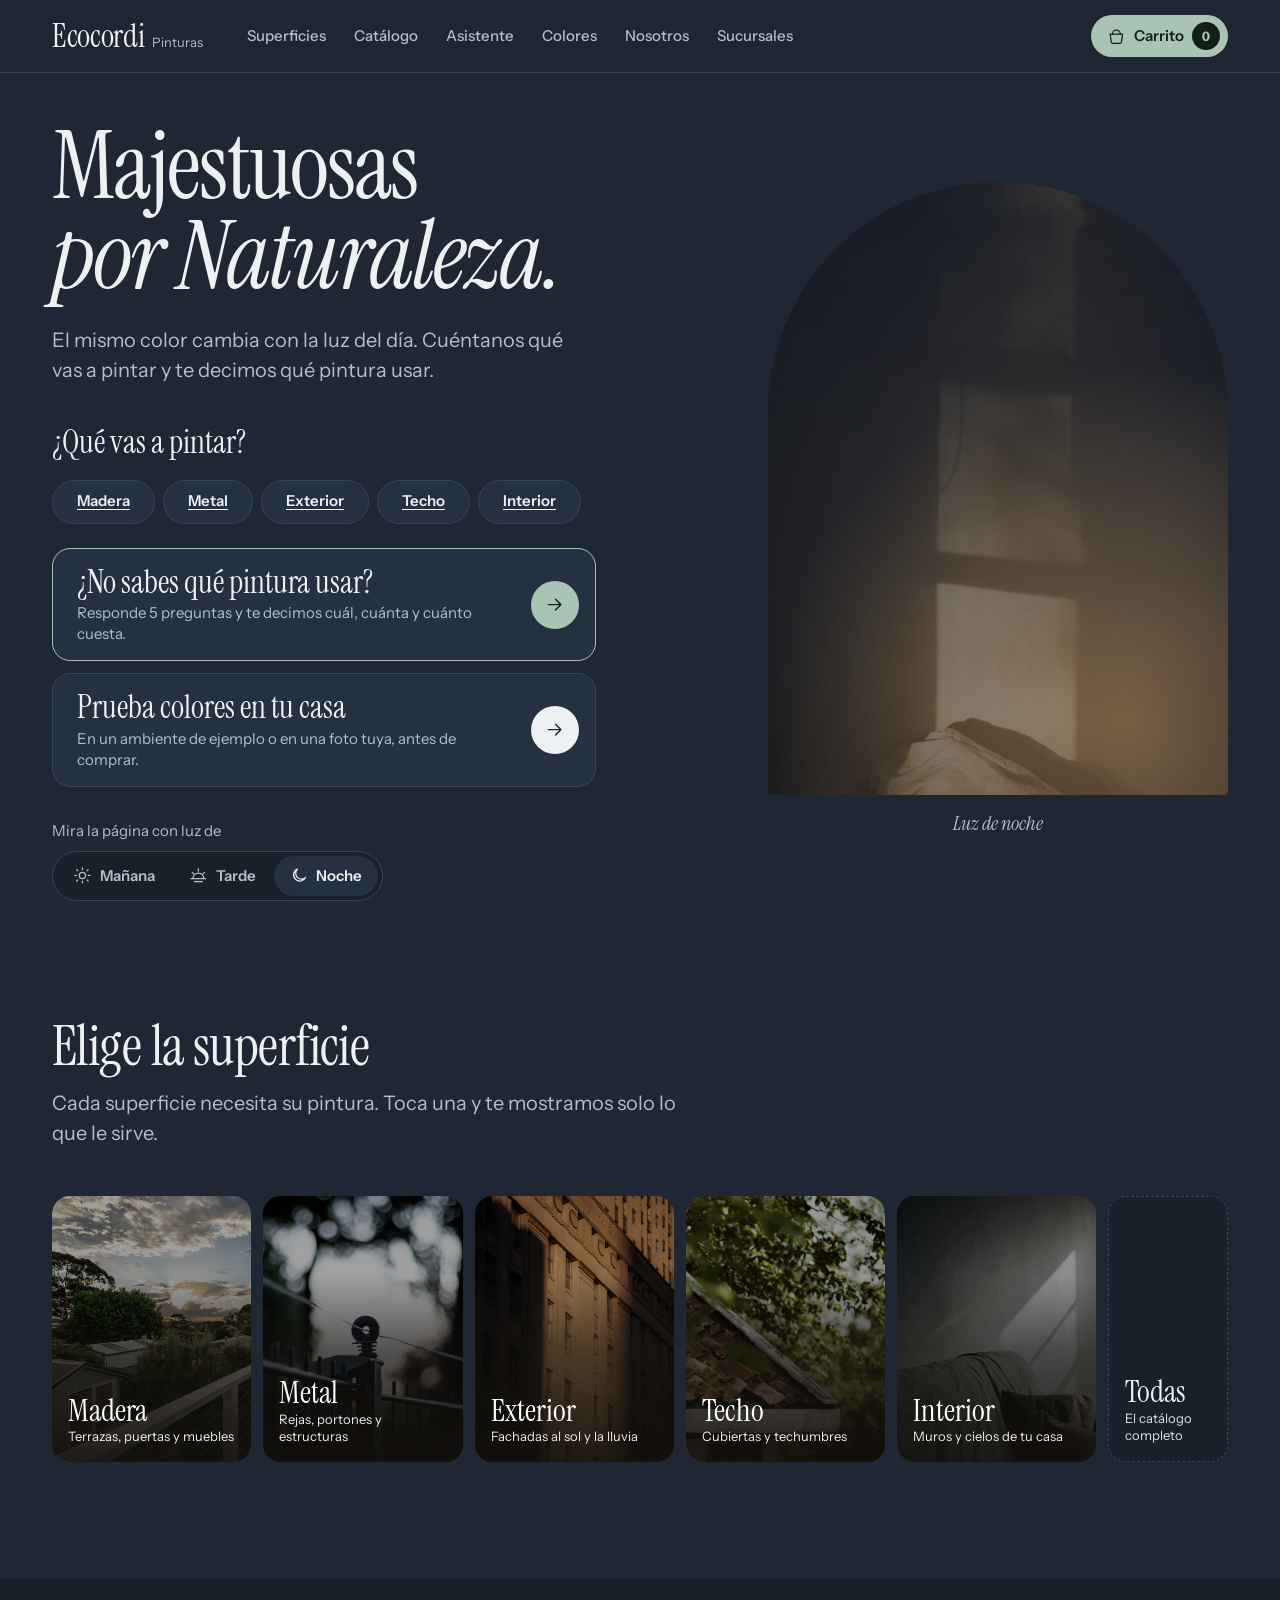
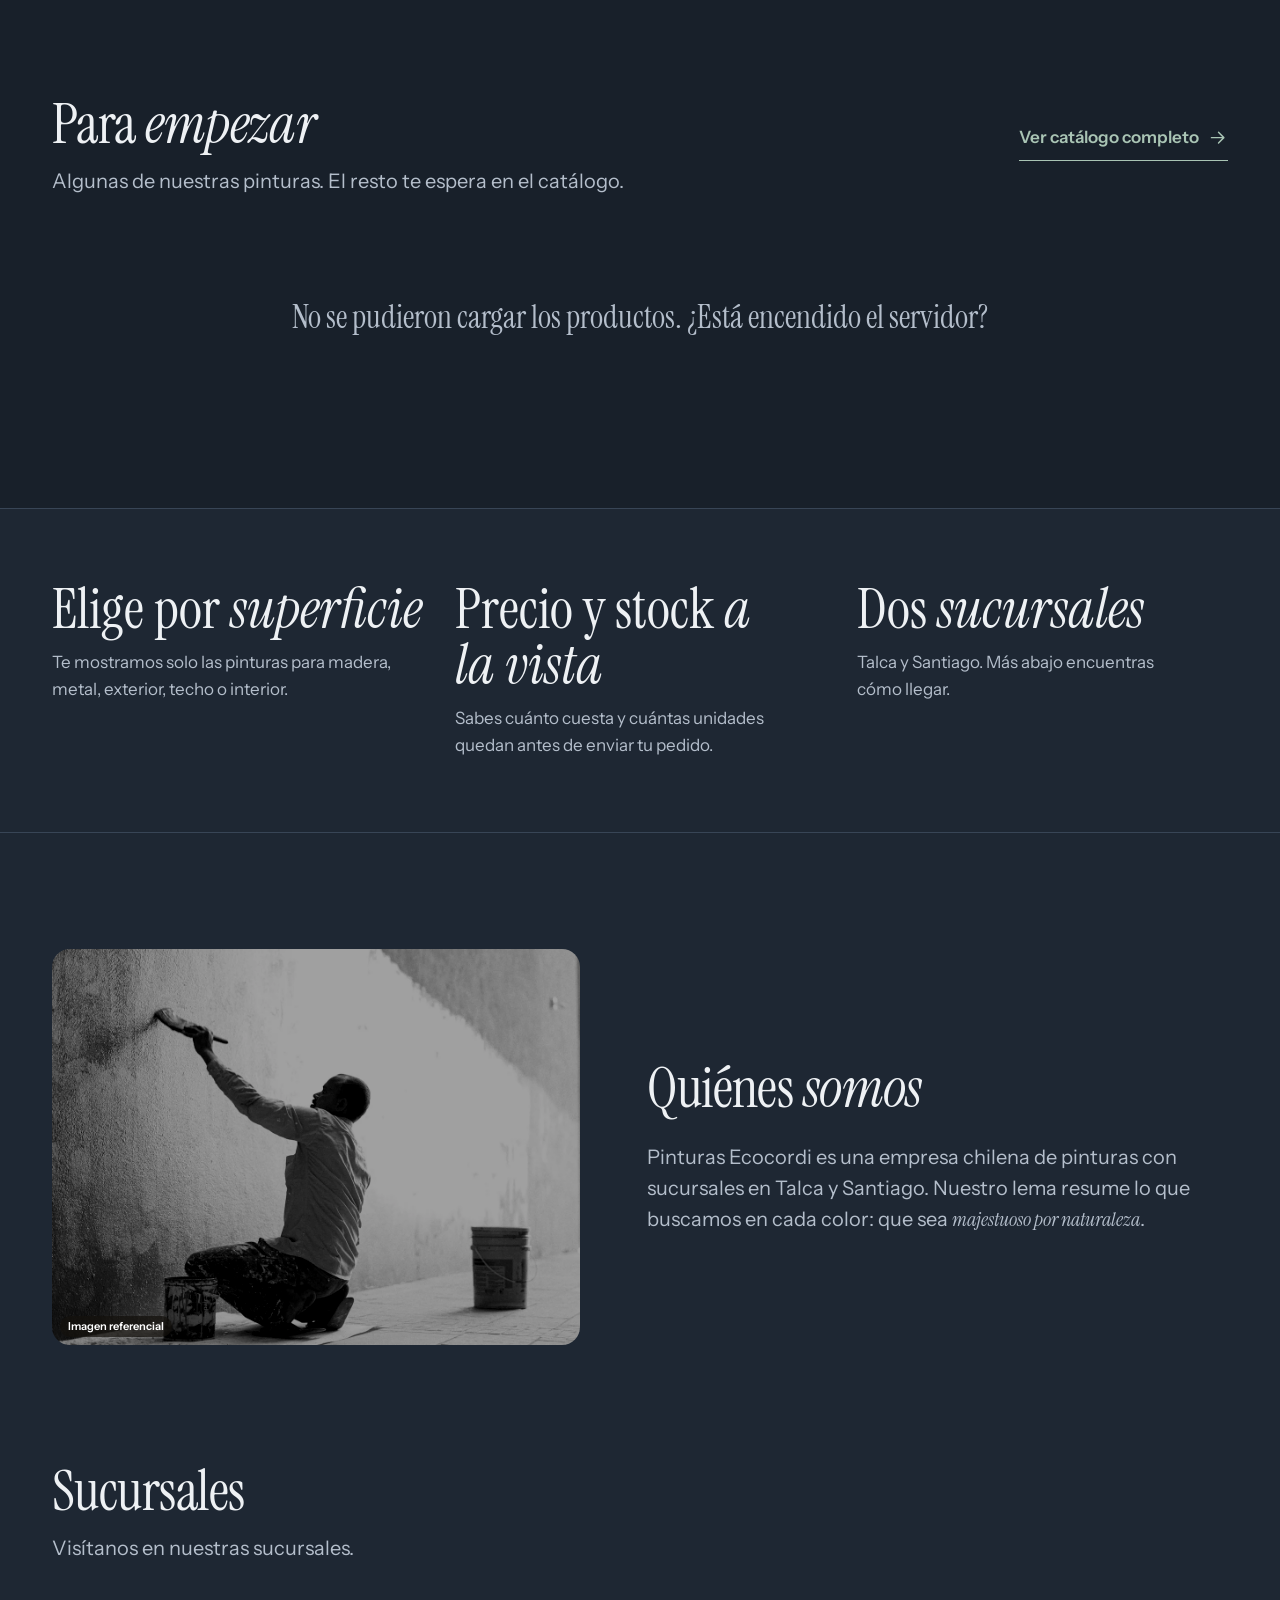
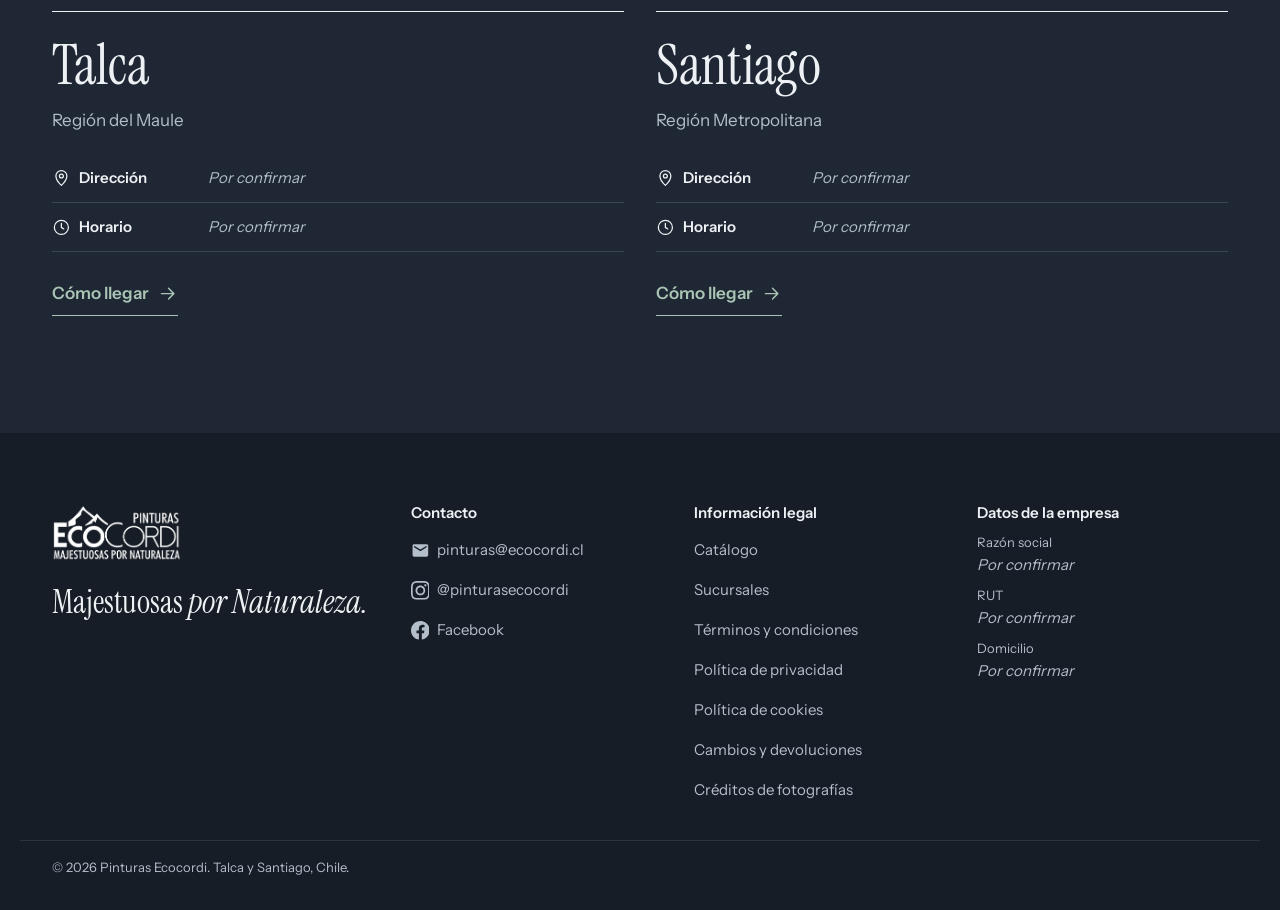
==== commit 715652ad: "Visualizador de color: ambientes SVG y tu propia foto - Carta de colores: tablas colores (nombre, có" ====
--- a/index.html
+++ b/index.html
@@ -68,6 +68,8 @@
       <nav class="menu" id="menu" aria-label="Principal">
         <a href="#superficies" class="menu__link">Superficies</a>
         <a href="catalogo.html" class="menu__link">Catálogo</a>
+        <a href="asistente.html" class="menu__link">Asistente</a>
+        <a href="visualizador.html" class="menu__link">Colores</a>
         <a href="#nosotros" class="menu__link">Nosotros</a>
         <a href="#sucursales" class="menu__link">Sucursales</a>
       </nav>
@@ -110,6 +112,23 @@
             <a class="atajo" href="catalogo.html?superficie=techo">Techo</a>
             <a class="atajo" href="catalogo.html?superficie=interior">Interior</a>
           </nav>
+
+          <!-- Acceso destacado al asistente (asistente.html) -->
+          <a class="asistente-cta" href="asistente.html">
+            <span class="asistente-cta__texto">
+              <strong>¿No sabes qué pintura usar?</strong>
+              Responde 5 preguntas y te decimos cuál, cuánta y cuánto cuesta.
+            </span>
+            <span class="asistente-cta__flecha"><svg class="icono" aria-hidden="true"><use href="#i-flecha"/></svg></span>
+          </a>
+          <!-- Acceso al visualizador de color (visualizador.html) -->
+          <a class="asistente-cta asistente-cta--colores" href="visualizador.html">
+            <span class="asistente-cta__texto">
+              <strong>Prueba colores en tu casa</strong>
+              En un ambiente de ejemplo o en una foto tuya, antes de comprar.
+            </span>
+            <span class="asistente-cta__flecha"><svg class="icono" aria-hidden="true"><use href="#i-flecha"/></svg></span>
+          </a>
 
           <!-- La idea de esta portada: ver la tienda con otra luz -->
           <div class="luz-control" role="group" aria-labelledby="luzTitulo">
@@ -435,28 +454,13 @@
 
     <div class="carrito__pie">
       <p class="carrito__total">
-        <span>Total</span>
+        <span>Subtotal<span class="carrito__iva" data-nota-iva></span></span>
         <span class="carrito__monto" id="carritoTotal">$0</span>
       </p>
-      <div class="carrito__legal">
-        <p class="carrito__aviso">
-          <strong>No se cobra nada en línea.</strong> Tu pedido queda registrado y
-          Pinturas Ecocordi te contactará al correo de tu cuenta para coordinar el pago
-          y la entrega o retiro.
-        </p>
-        <p class="carrito__aviso">
-          <strong>Derecho a retracto:</strong> 10 días desde que recibes el producto,
-          salvo pinturas preparadas a pedido o productos ya usados.
-          <a href="devoluciones.html" target="_blank" rel="noopener">Cambios y devoluciones</a>
-        </p>
-        <label class="casilla-legal">
-          <input type="checkbox" id="aceptaPedido" />
-          <span>Acepto los <a href="terminos.html" target="_blank" rel="noopener">Términos y condiciones</a>
-            y la <a href="devoluciones.html" target="_blank" rel="noopener">Política de cambios y devoluciones</a>.</span>
-        </label>
-      </div>
+      <p class="carrito__aviso">En el siguiente paso eliges retiro en sucursal o despacho, y boleta o factura.
+        <strong>No se cobra nada en línea.</strong></p>
       <button class="boton boton--principal boton--ancho" id="btnPagar" type="button">
-        Enviar pedido
+        Continuar con el pedido
       </button>
     </div>
   </aside>
--- a/css/estilos.css
+++ b/css/estilos.css
@@ -18,6 +18,7 @@
     9. Beneficios, nosotros y sucursales
    10. Pie y WhatsApp
    11. Ventanas, carrito, avisos y diálogo
+   11b. Finalizar pedido · 11c. Asistente · 11d. Visualizador de color
    12. Panel de administración
    13. Páginas simples (legales y créditos)
    14. Pantallas medianas y pequeñas
@@ -435,6 +436,21 @@
 .sin-resultados { grid-column: 1 / -1; padding: var(--esp-7); text-align: center; color: var(--texto-2); font-family: var(--serif); font-size: var(--txt-xl); }
 .sin-resultados__acciones { display: flex; flex-wrap: wrap; justify-content: center; gap: var(--esp-2); margin-top: var(--esp-3); font-family: var(--sans); font-size: var(--txt-sm); }
 
+/* "● Nieve del Llaima · EC-B01": el color elegido (carrito, pedidos y panel) */
+.color-elegido { display: inline-flex; align-items: center; gap: 6px; font-size: var(--txt-xs); color: var(--texto-2); }
+li > .color-elegido, .pedido__item .color-elegido { display: flex; margin-top: 2px; }
+.muestra-color { width: 14px; height: 14px; flex-shrink: 0; border-radius: 50%; border: 1px solid rgba(0, 0, 0, 0.18); }
+/* "Ver colores" en cada producto del catálogo */
+.producto__colores {
+  display: inline-flex; align-items: center; gap: var(--esp-2); align-self: flex-start; min-height: 36px;
+  font-size: var(--txt-xs); font-weight: 600; color: var(--acento);
+}
+.producto__paleta {
+  width: 22px; height: 22px; border-radius: 50%;
+  background: conic-gradient(#D6A13F 0 25%, #5D8B60 0 50%, #6E98AE 0 75%, #B4654A 0);
+  box-shadow: 0 0 0 2px var(--papel), 0 0 0 3px var(--linea);
+}
+
 /* Formatos de venta de cada tarjeta: chips que se eligen como opciones de radio */
 .producto__formatos { display: flex; flex-wrap: wrap; gap: var(--esp-2); margin-top: var(--esp-1); border: none; }
 .formato-chip { position: relative; display: inline-flex; }
@@ -485,6 +501,7 @@
 .calculadora--banda { align-items: start; }
 .calculadora--banda .calculadora__campos { grid-template-columns: 1fr 1fr; align-items: end; }
 .catalogo-pagina__titulo { font-size: var(--txt-3xl); letter-spacing: -0.02em; line-height: 0.95; }
+.catalogo-pagina__asistente { margin-top: var(--esp-3); font-size: var(--txt-sm); }
 .catalogo-pagina__lista { padding-block: var(--esp-7) var(--esp-seccion); }
 
 /* Barra de filtros: queda pegada bajo la cabecera al bajar */
@@ -624,6 +641,7 @@
 .mi-pedido__fecha { margin-top: var(--esp-1); font-size: var(--txt-xs); color: var(--texto-2); font-variant-numeric: tabular-nums; }
 .mi-pedido__items { margin-top: var(--esp-2); font-size: var(--txt-sm); }
 .mi-pedido__formato { color: var(--texto-2); }
+.mi-pedido__entrega { margin-top: var(--esp-2); font-size: var(--txt-xs); color: var(--texto-2); }
 
 .estado { display: inline-flex; align-items: center; gap: 6px; padding: 4px 12px; border-radius: 999px; font-size: var(--txt-xs); font-weight: 600; white-space: nowrap; }
 .estado::before { content: ""; width: 7px; height: 7px; border-radius: 50%; background: currentColor; }
@@ -664,6 +682,7 @@
 .item__btn:hover:not(:disabled) { background: var(--muro-2); }
 .item__btn:disabled { opacity: 0.35; cursor: not-allowed; }
 .item__cantidad { min-width: 2rem; text-align: center; font-weight: 600; font-variant-numeric: tabular-nums; }
+.item__color { margin-top: 2px; font-size: var(--txt-xs); color: var(--texto-2); }
 .item__max { margin-top: var(--esp-2); font-size: var(--txt-xs); color: var(--aviso); }
 .item__eliminar { width: 44px; height: 44px; display: grid; place-items: center; color: var(--texto-2); border-radius: 50%; }
 .item__eliminar:hover { color: var(--error); background: var(--muro-2); }
@@ -703,6 +722,473 @@
 .dialogo__mensaje { margin-top: var(--esp-2); color: var(--texto-2); }
 .dialogo__acciones { display: flex; justify-content: flex-end; flex-wrap: wrap; gap: var(--esp-2); margin-top: var(--esp-6); }
 @keyframes entrar-dialogo { from { opacity: 0; transform: scale(0.97); } }
+
+/* ============ 11b. FINALIZAR PEDIDO (pedido.html) ============ */
+.pedido { padding-block: var(--esp-7) var(--esp-seccion); }
+.pedido__titulo { font-size: var(--txt-3xl); letter-spacing: -0.02em; line-height: 0.95; }
+.pedido__pasos { display: flex; flex-wrap: wrap; gap: var(--esp-2); margin-block: var(--esp-5) var(--esp-6); counter-reset: paso; }
+.pedido__paso {
+  counter-increment: paso; display: inline-flex; align-items: center; gap: var(--esp-2);
+  min-height: 38px; padding: 0 var(--esp-4) 0 6px; border: 1.5px solid var(--linea); border-radius: 999px;
+  font-size: var(--txt-sm); font-weight: 600; color: var(--texto-2);
+}
+.pedido__paso::before {
+  content: counter(paso); display: grid; place-items: center; width: 26px; height: 26px;
+  border-radius: 50%; background: var(--muro-2); color: var(--texto); font-size: var(--txt-xs);
+}
+.pedido__paso--activo { color: var(--texto); border-color: var(--texto); }
+.pedido__paso--activo::before { background: var(--acento); color: var(--sobre-acento); }
+.pedido__paso--hecho::before { content: "✓"; background: var(--acento); color: var(--sobre-acento); }
+
+.pedido__grid { display: grid; grid-template-columns: minmax(0, 1fr) minmax(300px, 380px); gap: var(--esp-6); align-items: start; }
+.pedido__bloque, .pedido__revisar, .pedido__listo {
+  padding: var(--esp-6); background: var(--papel); border: 1px solid var(--linea); border-radius: var(--radio-lg);
+}
+.pedido__bloque + .pedido__bloque { margin-top: var(--esp-5); }
+.pedido__subtitulo { float: left; width: 100%; margin-bottom: var(--esp-4); font-family: var(--serif); font-size: var(--txt-xl); line-height: 1.1; }
+.pedido__revisar .pedido__subtitulo, .pedido__listo .pedido__subtitulo { float: none; }
+.pedido__subtitulo:focus { outline: none; }
+.pedido__nota { clear: both; font-size: var(--txt-xs); color: var(--texto-2); line-height: 1.5; }
+.pedido__nota:empty { display: none; }
+.pedido__nota + .pedido__campos, .pedido__campos + .pedido__nota { margin-top: var(--esp-3); }
+.pedido__campos { clear: both; display: grid; grid-template-columns: repeat(2, minmax(0, 1fr)); gap: var(--esp-4); }
+.pedido__campos .campo--ancho { grid-column: 1 / -1; }
+.campo__ayuda { font-size: var(--txt-xs); color: var(--texto-2); line-height: 1.4; }
+.campo__control:read-only { color: var(--texto-2); }
+.pedido__sub { min-width: 0; margin-top: var(--esp-4); border: none; }
+.pedido__sub .campo + .pedido__nota { margin-top: var(--esp-2); }
+
+/* Opciones grandes (retiro/despacho, boleta/factura): la tarjeta entera se puede elegir */
+.opciones { clear: both; display: grid; grid-template-columns: repeat(2, minmax(0, 1fr)); gap: var(--esp-3); }
+.opcion {
+  display: flex; align-items: flex-start; gap: var(--esp-3); padding: var(--esp-4);
+  border: 1.5px solid var(--linea); border-radius: var(--radio); cursor: pointer;
+  transition: border-color var(--rapido) var(--curva-salida), background-color var(--rapido) var(--curva-salida);
+}
+.opcion:hover { border-color: var(--texto-2); }
+.opcion input { flex-shrink: 0; width: 20px; height: 20px; margin-top: 2px; accent-color: var(--acento); cursor: pointer; }
+.opcion:has(input:checked) { border-color: var(--acento); background: color-mix(in srgb, var(--acento) 8%, transparent); }
+.opcion__cuerpo { display: grid; gap: 2px; }
+.opcion__titulo { font-weight: 600; }
+.opcion__detalle { font-size: var(--txt-xs); color: var(--texto-2); }
+
+.pedido__form .formulario__error { margin-top: var(--esp-4); }
+.pedido__continuar { margin-top: var(--esp-5); min-width: min(100%, 260px); }
+
+/* Paso 2: revisión */
+.pedido__datos { display: grid; gap: var(--esp-3); margin-bottom: var(--esp-2); }
+.pedido__datos div { display: grid; grid-template-columns: 8rem minmax(0, 1fr); gap: var(--esp-3); padding-bottom: var(--esp-3); border-bottom: 1px solid var(--linea); }
+.pedido__datos dt { font-size: var(--txt-xs); font-weight: 600; color: var(--texto-2); padding-top: 2px; }
+.pedido__datos dd { font-size: var(--txt-sm); line-height: 1.5; overflow-wrap: anywhere; }
+.pedido__legal { display: grid; gap: var(--esp-3); margin-top: var(--esp-5); }
+.pedido__revisar .catalogo__quitar { margin-left: 0; }
+.pedido__revisar .formulario__error { margin-top: var(--esp-3); }
+
+/* Listo */
+.pedido__listo > * + * { margin-top: var(--esp-3); }
+.pedido__numero { font-size: var(--txt-lg); }
+.pedido__listo-acciones { display: flex; flex-wrap: wrap; gap: var(--esp-3); margin-top: var(--esp-5); }
+.pedido__vacio { display: grid; justify-items: center; gap: var(--esp-4); padding: var(--esp-8) 0; font-family: var(--serif); font-size: var(--txt-xl); color: var(--texto-2); }
+
+/* Resumen (columna derecha) */
+.pedido__resumen {
+  position: sticky; top: calc(var(--alto-cabecera) + var(--esp-4));
+  padding: var(--esp-6); background: var(--papel); border: 1px solid var(--linea); border-radius: var(--radio-lg);
+}
+.pedido__resumen-titulo { font-size: var(--txt-xl); margin-bottom: var(--esp-4); }
+.pedido__items { display: grid; gap: var(--esp-3); }
+.pedido__item { display: flex; justify-content: space-between; gap: var(--esp-3); font-size: var(--txt-sm); }
+.pedido__cantidad { font-weight: 600; font-variant-numeric: tabular-nums; }
+.pedido__formato { display: block; font-size: var(--txt-xs); color: var(--texto-2); }
+.pedido__precio { font-variant-numeric: tabular-nums; white-space: nowrap; }
+.pedido__editar-carrito { display: inline-flex; align-items: center; min-height: 36px; margin-top: var(--esp-2); font-size: var(--txt-xs); font-weight: 600; }
+.pedido__montos { display: grid; gap: var(--esp-2); margin-block: var(--esp-4) var(--esp-3); padding-top: var(--esp-4); border-top: 1px solid var(--linea); }
+.pedido__montos div { display: flex; justify-content: space-between; gap: var(--esp-3); font-size: var(--txt-sm); font-variant-numeric: tabular-nums; }
+.pedido__montos .pedido__monto-secundario { color: var(--texto-2); font-size: var(--txt-xs); }
+.pedido__monto-total { padding-top: var(--esp-2); border-top: 1px solid var(--linea); font-weight: 600; }
+.pedido__monto-total dd { font-size: var(--txt-lg); }
+
+/* Pie simple (páginas de compra) */
+.pie--simple .pie__legal { border-top: none; padding-block: var(--esp-5); }
+.pie--simple a { color: #EEF1F4; }
+
+/* ============ 11c. ASISTENTE "¿QUÉ PINTURA NECESITO?" (asistente.html) ============ */
+.asistente { padding-block: var(--esp-7) var(--esp-seccion); }
+.asistente__marco { max-width: 1080px; }
+.asistente__cabecera {
+  display: flex; flex-wrap: wrap; align-items: flex-end; justify-content: space-between;
+  gap: var(--esp-4) var(--esp-6); padding-bottom: var(--esp-5); border-bottom: 1px solid var(--linea);
+}
+.asistente__titulo { font-size: var(--txt-3xl); letter-spacing: -0.02em; line-height: 0.95; }
+.asistente__progreso { flex: 0 1 280px; display: grid; gap: var(--esp-2); }
+.asistente__progreso progress {
+  -webkit-appearance: none; appearance: none; width: 100%; height: 6px;
+  border: none; border-radius: 999px; background: var(--muro-2); color: var(--acento); overflow: hidden;
+}
+.asistente__progreso progress::-webkit-progress-bar { background: var(--muro-2); border-radius: 999px; }
+.asistente__progreso progress::-webkit-progress-value { background: var(--acento); border-radius: 999px; transition: width var(--medio) var(--curva-salida); }
+.asistente__progreso progress::-moz-progress-bar { background: var(--acento); border-radius: 999px; }
+.asistente__paso { font-size: var(--txt-sm); font-weight: 600; color: var(--texto-2); font-variant-numeric: tabular-nums; }
+
+/* Cada pantalla nueva entra suave (con "reducir movimiento" es instantáneo) */
+.asistente__pantalla { padding-block: var(--esp-7); min-height: 26rem; }
+.asistente__pantalla > * { animation: entrar-pantalla 320ms var(--curva-salida) both; }
+@keyframes entrar-pantalla { from { opacity: 0; transform: translateY(8px); } }
+.asistente__pregunta { font-size: var(--txt-2xl); letter-spacing: -0.01em; }
+.asistente__pregunta:focus { outline: none; }
+.asistente__ayuda { margin-top: var(--esp-2); max-width: 56ch; color: var(--texto-2); font-size: var(--txt-lg); line-height: 1.5; }
+.asistente__producto { margin-top: var(--esp-5); font-size: var(--txt-sm); color: var(--texto-2); }
+.asistente__producto .catalogo__quitar { margin-left: var(--esp-1); }
+
+/* Opciones: botones grandes, toda la tarjeta se toca */
+.elecciones { display: grid; grid-template-columns: repeat(auto-fit, minmax(min(100%, 230px), 1fr)); gap: var(--esp-3); margin-top: var(--esp-6); }
+.elecciones--superficie { grid-template-columns: repeat(5, minmax(0, 1fr)); }
+.elecciones--acabado { grid-template-columns: repeat(4, minmax(0, 1fr)); }
+.eleccion {
+  display: flex; flex-direction: column; align-items: flex-start; gap: var(--esp-4);
+  min-height: 168px; padding: var(--esp-5); text-align: left;
+  background: var(--papel); color: var(--texto);
+  border: 1.5px solid var(--linea); border-radius: var(--radio-lg);
+  transition: border-color var(--rapido) var(--curva-salida), transform var(--rapido) var(--curva-salida),
+              background-color var(--cambio-luz) ease;
+}
+.eleccion:active { transform: scale(0.98); }
+@media (hover: hover) { .eleccion:hover { border-color: var(--texto); } }
+.eleccion__icono { width: 56px; height: 56px; flex-shrink: 0; display: grid; place-items: center; border-radius: 50%; background: var(--muro-2); color: var(--acento); }
+.eleccion__icono .icono { width: 28px; height: 28px; }
+.eleccion__icono--brillo { background: none; }
+.eleccion__texto { display: grid; gap: 4px; }
+.eleccion__titulo { font-family: var(--serif); font-size: var(--txt-xl); line-height: 1.05; }
+.eleccion__detalle { font-size: var(--txt-sm); color: var(--texto-2); line-height: 1.45; }
+/* Paso 1: con foto, igual que las superficies de la portada */
+.eleccion--foto {
+  position: relative; justify-content: flex-end; aspect-ratio: 4 / 5; min-height: 0;
+  padding: var(--esp-4); overflow: hidden; isolation: isolate;
+  color: #FFFFFF; background: var(--muro-2); border: none;
+}
+.eleccion--foto::before { content: ""; position: absolute; inset: 0; background: var(--scrim); z-index: -1; }
+.eleccion__foto {
+  position: absolute; inset: 0; width: 100%; height: 100%; object-fit: cover; z-index: -2;
+  filter: var(--foto-filtro); transition: filter var(--cambio-luz) ease, transform 600ms var(--curva-salida);
+}
+.eleccion--foto .eleccion__detalle { color: rgba(255, 255, 255, 0.92); }
+@media (hover: hover) { .eleccion--foto:hover .eleccion__foto { transform: scale(1.05); } }
+/* Muestra de brillo del acabado */
+.brillo { width: 56px; height: 56px; }
+.brillo__base { fill: var(--acento); }
+.brillo__vacio { fill: none; stroke: var(--texto-2); stroke-width: 1.5; stroke-dasharray: 4 4; }
+.brillo__signo { fill: var(--texto-2); font-family: var(--serif); font-size: 26px; }
+
+/* Paso de los m² */
+.metros { display: grid; gap: var(--esp-4); max-width: 560px; margin-top: var(--esp-6); }
+.metros__campos { display: grid; grid-template-columns: minmax(0, 1.2fr) minmax(0, 1fr); gap: var(--esp-3); }
+.metros__numero { min-height: 56px; font-size: var(--txt-xl); font-variant-numeric: tabular-nums; }
+.metros__enviar { justify-self: start; }
+.mini-calculo { max-width: 560px; margin-top: var(--esp-6); }
+.mini-calculo__abrir {
+  display: inline-flex; align-items: center; gap: var(--esp-2); min-height: 46px; padding: var(--esp-2) var(--esp-5);
+  border: 1.5px solid var(--texto); border-radius: 999px;
+  font-weight: 600; font-size: var(--txt-sm); cursor: pointer; list-style: none;
+  transition: background-color var(--rapido) var(--curva-salida), color var(--rapido) var(--curva-salida);
+}
+.mini-calculo__abrir::-webkit-details-marker { display: none; }
+.mini-calculo[open] .mini-calculo__abrir, .mini-calculo__abrir:hover { background: var(--texto); color: var(--muro); }
+.mini-calculo__cuerpo {
+  display: grid; gap: var(--esp-4); margin-top: var(--esp-4); padding: var(--esp-5);
+  background: var(--papel); border: 1px solid var(--linea); border-radius: var(--radio-lg);
+}
+.mini-calculo__texto, .mini-calculo__nota { font-size: var(--txt-sm); color: var(--texto-2); }
+.mini-calculo__nota { font-size: var(--txt-xs); line-height: 1.5; }
+.mini-calculo__campos { display: grid; grid-template-columns: repeat(3, minmax(0, 1fr)); gap: var(--esp-3); }
+.mini-calculo__resultado { font-family: var(--serif); font-size: var(--txt-xl); }
+.mini-calculo__resultado strong { font-weight: 400; font-variant-numeric: tabular-nums; }
+.mini-calculo__cuerpo .boton { justify-self: start; }
+.asistente__omitir { display: block; min-height: 44px; margin-top: var(--esp-4); color: var(--texto-2); font-size: var(--txt-sm); text-decoration: underline; text-underline-offset: 3px; }
+.asistente__omitir:hover { color: var(--texto); }
+
+/* Resultado */
+.asistente__resumen { display: flex; flex-wrap: wrap; gap: var(--esp-2); margin-top: var(--esp-3); }
+.asistente__resumen li { padding: 3px 12px; border-radius: 999px; background: var(--muro-2); color: var(--texto-2); font-size: var(--txt-xs); font-weight: 600; }
+.asistente__aviso { margin-top: var(--esp-4); padding: var(--esp-3) var(--esp-4); border-left: 4px solid var(--aviso); background: var(--papel); border-radius: var(--radio-sm); font-size: var(--txt-sm); }
+.recomendacion {
+  display: grid; grid-template-columns: minmax(0, 0.85fr) minmax(0, 1.15fr); gap: var(--esp-6);
+  margin-top: var(--esp-6); padding: var(--esp-5);
+  background: var(--papel); border: 1px solid var(--linea); border-radius: var(--radio-lg);
+}
+.recomendacion--principal { border-color: var(--acento); box-shadow: 0 0 0 1px var(--acento); }
+.recomendacion__foto { position: relative; align-self: start; aspect-ratio: 4 / 3; overflow: hidden; border-radius: var(--radio); background: var(--muro); }
+.recomendacion__foto img { width: 100%; height: 100%; object-fit: cover; filter: var(--foto-filtro); }
+.recomendacion__etiqueta {
+  display: inline-flex; padding: 3px 12px; border-radius: 999px;
+  background: var(--acento); color: var(--sobre-acento); font-size: var(--txt-xs); font-weight: 700;
+}
+.recomendacion__nombre { margin-top: var(--esp-2); font-size: var(--txt-2xl); }
+.recomendacion--alternativa .recomendacion__nombre { margin-top: 0; font-size: var(--txt-xl); }
+.recomendacion__precio-litro { margin-top: var(--esp-1); color: var(--texto-2); font-size: var(--txt-sm); font-variant-numeric: tabular-nums; }
+.recomendacion__motivos { display: grid; gap: var(--esp-2); margin-top: var(--esp-4); }
+.recomendacion__motivos li { display: flex; align-items: flex-start; gap: var(--esp-2); font-size: var(--txt-sm); line-height: 1.5; }
+.recomendacion__motivos .icono { margin-top: 2px; color: var(--acento); stroke-width: 2.2; }
+.recomendacion__color { display: flex; flex-wrap: wrap; align-items: center; gap: 4px; margin-top: var(--esp-3); font-size: var(--txt-xs); color: var(--texto-2); }
+.recomendacion__color .color-elegido { font-weight: 600; color: var(--texto); }
+.recomendacion__color--no { color: var(--aviso); font-weight: 600; }
+.recomendacion__acciones .producto__paleta { width: 18px; height: 18px; }
+.recomendacion__calculo { display: grid; gap: var(--esp-2); margin-top: var(--esp-5); padding: var(--esp-4); font-size: var(--txt-sm); border: 1px dashed var(--linea); border-radius: var(--radio); }
+.recomendacion__calculo .boton { margin-top: var(--esp-2); justify-self: start; }
+.recomendacion__calculo .boton--ancho { justify-self: stretch; }
+.recomendacion__demo { margin-top: var(--esp-3); padding-left: var(--esp-3); border-left: 3px solid var(--aviso); font-size: var(--txt-xs); color: var(--texto-2); line-height: 1.5; }
+.recomendacion__acciones { display: flex; flex-wrap: wrap; align-items: center; gap: var(--esp-3); margin-top: var(--esp-5); }
+.alternativas__titulo { margin-top: var(--esp-8); font-size: var(--txt-xl); }
+.alternativas { display: grid; grid-template-columns: repeat(2, minmax(0, 1fr)); gap: var(--esp-4); margin-top: var(--esp-4); }
+.recomendacion--alternativa { grid-template-columns: 1fr; gap: var(--esp-4); margin-top: 0; }
+.recomendacion--alternativa .recomendacion__foto { aspect-ratio: 16 / 7; }
+
+.asistente__navegacion {
+  display: flex; flex-wrap: wrap; align-items: center; justify-content: space-between; gap: var(--esp-3);
+  padding-top: var(--esp-5); border-top: 1px solid var(--linea);
+}
+.asistente__reiniciar { display: inline-flex; align-items: center; gap: var(--esp-2); min-height: 44px; margin-left: auto; color: var(--texto-2); font-size: var(--txt-sm); font-weight: 600; }
+.asistente__reiniciar:hover { color: var(--texto); }
+
+/* Acceso al asistente desde la portada y el catálogo */
+.asistente-cta {
+  display: flex; align-items: center; justify-content: space-between; gap: var(--esp-4);
+  max-width: 34rem; margin-top: var(--esp-5); padding: var(--esp-4) var(--esp-4) var(--esp-4) var(--esp-5);
+  background: var(--papel); color: var(--texto); text-decoration: none;
+  border: 1.5px solid var(--acento); border-radius: var(--radio-lg);
+  transition: background-color var(--cambio-luz) ease, transform var(--rapido) var(--curva-salida);
+}
+.asistente-cta:active { transform: scale(0.98); }
+.asistente-cta__texto { display: grid; gap: 2px; font-size: var(--txt-sm); color: var(--texto-2); line-height: 1.4; }
+.asistente-cta__texto strong { font-family: var(--serif); font-weight: 400; font-size: var(--txt-xl); line-height: 1.1; color: var(--texto); }
+.asistente-cta__flecha { width: 48px; height: 48px; flex-shrink: 0; display: grid; place-items: center; border-radius: 50%; background: var(--acento); color: var(--sobre-acento); }
+.asistente-cta__flecha .icono { transition: transform var(--rapido) var(--curva-salida); }
+@media (hover: hover) { .asistente-cta:hover .asistente-cta__flecha .icono { transform: translateX(3px); } }
+
+@media (max-width: 900px) {
+  .elecciones--superficie { grid-template-columns: repeat(3, minmax(0, 1fr)); }
+  .elecciones--acabado { grid-template-columns: repeat(2, minmax(0, 1fr)); }
+  .recomendacion { grid-template-columns: 1fr; }
+  .recomendacion__foto { aspect-ratio: 16 / 8; }
+  .alternativas { grid-template-columns: 1fr; }
+}
+@media (max-width: 640px) {
+  .asistente { padding-top: var(--esp-6); }
+  .asistente__progreso { flex-basis: 100%; }
+  .asistente__pantalla { padding-block: var(--esp-6); min-height: 0; }
+  .elecciones--superficie { grid-template-columns: repeat(2, minmax(0, 1fr)); gap: var(--esp-2); }
+  .elecciones--acabado { grid-template-columns: 1fr; }
+  /* En el celular, las opciones con ícono van en fila: ícono a la izquierda y texto a la derecha */
+  .eleccion:not(.eleccion--foto) { flex-direction: row; align-items: center; min-height: 0; padding: var(--esp-4); }
+  .eleccion--foto .eleccion__titulo { font-size: var(--txt-lg); }
+  .eleccion--foto .eleccion__detalle { font-size: var(--txt-xs); }
+  .metros__campos, .mini-calculo__campos { grid-template-columns: repeat(2, minmax(0, 1fr)); }
+  .metros__campos .campo:first-child { grid-column: 1 / -1; }
+  .metros__enviar { justify-self: stretch; }
+  .recomendacion { padding: var(--esp-4); gap: var(--esp-4); }
+  .recomendacion__nombre { font-size: var(--txt-xl); }
+}
+
+/* ============ 11d. VISUALIZADOR DE COLOR (visualizador.html) ============ */
+.visualizador { padding-block: var(--esp-7) var(--esp-seccion); }
+.visualizador__cabecera {
+  display: flex; flex-wrap: wrap; align-items: flex-end; justify-content: space-between;
+  gap: var(--esp-4) var(--esp-6); margin-bottom: var(--esp-6);
+}
+.visualizador__titulo { font-size: var(--txt-3xl); letter-spacing: -0.02em; line-height: 0.95; }
+.modos { display: inline-flex; gap: 2px; padding: 4px; background: var(--muro-2); border: 1px solid var(--linea); border-radius: 999px; }
+.modos__boton {
+  display: inline-flex; align-items: center; gap: var(--esp-2); min-height: 44px; padding: var(--esp-1) var(--esp-5);
+  border-radius: 999px; font-size: var(--txt-sm); font-weight: 600; color: var(--texto-2);
+}
+.modos__boton:hover { color: var(--texto); }
+.modos__boton[aria-selected="true"] { background: var(--papel); color: var(--texto); box-shadow: 0 1px 4px rgba(0, 0, 0, 0.12); }
+.visualizador__grid { display: grid; grid-template-columns: minmax(0, 1.65fr) minmax(300px, 1fr); gap: var(--esp-6); align-items: start; }
+
+/* Ambientes y escena */
+.ambientes { display: flex; flex-wrap: wrap; gap: var(--esp-2); margin-bottom: var(--esp-3); }
+.ambiente {
+  min-height: 42px; padding: 0 var(--esp-4); background: var(--papel);
+  border: 1.5px solid var(--linea); border-radius: 999px; font-size: var(--txt-sm); font-weight: 600;
+}
+.ambiente:hover { border-color: var(--texto); }
+.ambiente[aria-checked="true"] { background: var(--texto); color: var(--muro); border-color: var(--texto); }
+.escena {
+  position: relative; aspect-ratio: 3 / 2; overflow: hidden; isolation: isolate;
+  background: var(--muro-2); border-radius: var(--radio-lg); box-shadow: 0 0 0 1px var(--linea);
+}
+.escena__capa, .escena__capa svg { position: absolute; inset: 0; width: 100%; height: 100%; }
+/* Las sombras oscurecen (multiply) y la luz aclara (screen) el color de abajo */
+.escena .capa-sombra { mix-blend-mode: multiply; pointer-events: none; }
+.escena .capa-luz { mix-blend-mode: screen; pointer-events: none; }
+.escena .capa-frente > :not([data-zona]) { pointer-events: none; }
+.escena [data-zona] { cursor: pointer; transition: fill 450ms var(--curva-salida); }
+.escena .zona--destacada { animation: destacar-zona 1.4s ease; }
+@keyframes destacar-zona { 25%, 60% { opacity: 0.55; } }
+.escena__divisor { position: absolute; top: 0; bottom: 0; width: 3px; margin-left: -1.5px; background: #FFFFFF; box-shadow: 0 0 0 1px rgba(0, 0, 0, 0.2); pointer-events: none; }
+.escena__divisor::after {
+  content: "‹ ›"; position: absolute; top: 50%; left: 50%; width: 40px; height: 40px; transform: translate(-50%, -50%);
+  display: grid; place-items: center; border-radius: 50%; background: #FFFFFF; color: #26221D;
+  font-weight: 700; box-shadow: 0 2px 8px rgba(0, 0, 0, 0.25);
+}
+.escena__etiqueta, .aviso-referencial {
+  position: absolute; padding: 3px 10px; border-radius: 999px;
+  background: rgba(20, 17, 13, 0.72); color: #FFFFFF; font-size: var(--txt-xs); font-weight: 600; pointer-events: none;
+}
+.escena__etiqueta { top: var(--esp-3); }
+.escena__etiqueta--a { left: var(--esp-3); }
+.escena__etiqueta--b { right: var(--esp-3); }
+/* Aviso fijo y discreto sobre la imagen */
+.aviso-referencial { left: var(--esp-3); bottom: var(--esp-3); max-width: calc(100% - 2 * var(--esp-3)); font-size: 0.6875rem; line-height: 1.35; }
+.comparar__control { display: grid; gap: var(--esp-1); margin-top: var(--esp-3); }
+.comparar__control input { width: 100%; min-height: 32px; accent-color: var(--acento); }
+
+/* Zonas (qué pintar) y herramientas */
+.zonas { margin-top: var(--esp-5); }
+.zonas__titulo, .paleta__titulo { display: flex; align-items: center; gap: var(--esp-2); margin-bottom: var(--esp-3); font-family: var(--serif); font-size: var(--txt-xl); line-height: 1.1; }
+.paleta__titulo { margin-bottom: 0; }
+.zonas__numero {
+  width: 28px; height: 28px; flex-shrink: 0; display: grid; place-items: center; border-radius: 50%;
+  background: var(--acento); color: var(--sobre-acento); font-family: var(--sans); font-size: var(--txt-xs); font-weight: 700;
+}
+.zonas__lista { display: flex; flex-wrap: wrap; gap: var(--esp-2); }
+.zona {
+  display: inline-flex; align-items: center; gap: var(--esp-2); min-height: 52px; padding: 6px var(--esp-4) 6px 6px;
+  background: var(--papel); text-align: left; border: 1.5px solid var(--linea); border-radius: 999px;
+}
+.zona:hover { border-color: var(--texto-2); }
+.zona[aria-pressed="true"] { border-color: var(--acento); box-shadow: 0 0 0 1px var(--acento); }
+.zona__muestra { width: 38px; height: 38px; flex-shrink: 0; border-radius: 50%; border: 1px solid var(--linea); }
+/* Rayado = todavía sin pintar */
+.zona__muestra:not([data-hex]) { background: repeating-linear-gradient(45deg, var(--muro-2) 0 5px, var(--papel) 5px 10px); }
+.zona__texto { display: grid; line-height: 1.25; }
+.zona__nombre { font-size: var(--txt-sm); font-weight: 600; }
+.zona__color { font-size: var(--txt-xs); color: var(--texto-2); }
+.zona--nueva { padding-left: var(--esp-4); border-style: dashed; color: var(--acento); font-size: var(--txt-sm); font-weight: 600; }
+.herramientas { display: flex; flex-wrap: wrap; gap: var(--esp-2); margin-top: var(--esp-5); }
+.herramientas .boton { min-height: 44px; padding-inline: var(--esp-4); }
+.herramientas .boton[aria-pressed="true"] { background: var(--texto); color: var(--muro); }
+
+/* Panel del color elegido y paleta */
+.visualizador__panel { display: grid; gap: var(--esp-4); }
+/* En pantallas anchas, el dibujo y el panel quedan a la vista; el panel se desplaza por dentro */
+@media (min-width: 1001px) {
+  .visualizador__lienzo, .visualizador__panel { position: sticky; top: calc(var(--alto-cabecera) + var(--esp-4)); }
+  /* El color elegido siempre a la vista; lo que se desplaza es la grilla de colores.
+     Si la ventana es muy baja y no cabe, se desplaza el panel completo. */
+  .visualizador__panel {
+    display: flex; flex-direction: column; max-height: calc(100dvh - var(--alto-cabecera) - var(--esp-6));
+    overflow-y: auto; overscroll-behavior: contain; scrollbar-width: thin;
+  }
+  .visualizador__panel .color-panel { flex: none; }
+  .visualizador__panel .paleta { display: flex; flex-direction: column; flex: 1 1 auto; min-height: 520px; }
+  .visualizador__panel .paleta > * { flex: none; }
+  .visualizador__panel .paleta__grilla { flex: 1 1 0; min-height: 170px; overflow-y: auto; overscroll-behavior: contain; padding: 2px; scrollbar-width: thin; }
+}
+.color-panel, .paleta { display: grid; gap: var(--esp-3); padding: var(--esp-5); background: var(--papel); border: 1px solid var(--linea); border-radius: var(--radio-lg); }
+.color-panel__cabecera { display: grid; grid-template-columns: 56px minmax(0, 1fr) auto; align-items: center; gap: var(--esp-3); }
+.color-panel__muestra {
+  width: 56px; height: 56px; border-radius: var(--radio); border: 1px solid rgba(0, 0, 0, 0.12);
+  box-shadow: inset 0 -18px 24px -14px rgba(0, 0, 0, 0.22);
+  transition: background-color 450ms var(--curva-salida);
+}
+.color-panel__etiqueta { font-size: var(--txt-xs); font-weight: 600; color: var(--texto-2); }
+.color-panel__nombre { font-size: var(--txt-xl); line-height: 1.05; overflow-wrap: anywhere; }
+.color-panel__codigo { font-size: var(--txt-xs); color: var(--texto-2); font-variant-numeric: tabular-nums; }
+.color-panel__favorito { width: 44px; height: 44px; display: grid; place-items: center; border-radius: 50%; border: 1.5px solid var(--linea); color: var(--texto-2); }
+.color-panel__favorito:hover { border-color: var(--texto); color: var(--texto); }
+.color-panel__favorito[aria-pressed="true"] { color: var(--error); border-color: currentColor; }
+.color-panel__favorito[aria-pressed="true"] .icono { fill: currentColor; }
+.color-panel__demo { padding-left: var(--esp-3); border-left: 3px solid var(--aviso); font-size: var(--txt-xs); color: var(--texto-2); line-height: 1.5; }
+.color-panel__compra { display: grid; grid-template-columns: minmax(0, 1fr) minmax(9.5rem, auto); gap: var(--esp-3); align-items: end; }
+.color-panel__compra .boton { grid-column: 1 / -1; }
+.color-panel__cuanto { justify-self: start; font-size: var(--txt-sm); }
+.color-panel__vacio, .color-panel__cargando { font-size: var(--txt-sm); color: var(--texto-2); }
+.paleta__buscador { flex: none; }
+.paleta__producto { font-size: var(--txt-sm); color: var(--texto-2); }
+.paleta__familias { display: flex; flex-wrap: wrap; gap: 6px; }
+.familia { min-height: 36px; padding: 0 var(--esp-3); border: 1.5px solid var(--linea); border-radius: 999px; font-size: var(--txt-xs); font-weight: 600; }
+.familia:hover { border-color: var(--texto); }
+.familia[aria-pressed="true"] { background: var(--texto); color: var(--muro); border-color: var(--texto); }
+.paleta__subtitulo { margin-bottom: 6px; font-size: var(--txt-xs); font-weight: 600; color: var(--texto-2); }
+.paleta__puntos { display: flex; flex-wrap: wrap; gap: 8px; }
+.punto-color { width: 36px; height: 36px; border-radius: 50%; border: 1px solid rgba(0, 0, 0, 0.15); box-shadow: 0 0 0 2px var(--papel); transition: transform var(--rapido) var(--curva-salida); }
+.punto-color:hover { transform: scale(1.08); }
+.paleta__vacio, .paleta__contador { font-size: var(--txt-xs); color: var(--texto-2); }
+.paleta__grilla { display: grid; grid-template-columns: repeat(auto-fill, minmax(86px, 1fr)); gap: var(--esp-2); }
+.muestra { display: grid; align-content: start; gap: 2px; padding: 4px 4px 6px; text-align: left; border: 1.5px solid transparent; border-radius: var(--radio); }
+.muestra:hover { border-color: var(--linea); }
+.muestra[aria-pressed="true"] { border-color: var(--acento); box-shadow: 0 0 0 1px var(--acento); }
+.muestra__tono { aspect-ratio: 4 / 3; border-radius: var(--radio-sm); border: 1px solid rgba(0, 0, 0, 0.1); box-shadow: inset 0 -12px 18px -10px rgba(0, 0, 0, 0.18); }
+.muestra__nombre { margin-top: 2px; font-size: 0.75rem; font-weight: 600; line-height: 1.2; }
+.muestra__codigo { font-size: 0.6875rem; color: var(--texto-2); font-variant-numeric: tabular-nums; }
+
+/* Modo foto */
+.foto-subir {
+  display: grid; justify-items: center; gap: var(--esp-3); padding: var(--esp-7) var(--esp-5); text-align: center;
+  background: var(--papel); border: 2px dashed var(--linea); border-radius: var(--radio-lg);
+}
+.foto-subir--encima { border-color: var(--acento); background: color-mix(in srgb, var(--acento) 7%, var(--papel)); }
+.foto-subir__icono { width: 48px; height: 48px; color: var(--acento); stroke-width: 1.3; }
+.foto-subir__titulo { font-family: var(--serif); font-size: var(--txt-2xl); line-height: 1; }
+.foto-subir__texto { font-size: var(--txt-sm); color: var(--texto-2); }
+.foto-subir__botones { display: flex; flex-wrap: wrap; justify-content: center; gap: var(--esp-2); margin-top: var(--esp-2); }
+.foto-subir__botones label { position: relative; cursor: pointer; }
+.foto-subir__botones label:focus-within { outline: 3px solid var(--foco); outline-offset: 3px; }
+.foto-privacidad { display: flex; align-items: flex-start; gap: var(--esp-2); max-width: 56ch; margin-top: var(--esp-3); font-size: var(--txt-xs); color: var(--texto-2); line-height: 1.5; text-align: left; }
+.foto-privacidad .icono { margin-top: 1px; color: var(--acento); }
+.foto-herramientas {
+  display: flex; flex-wrap: wrap; align-items: center; gap: var(--esp-2) var(--esp-4);
+  padding: var(--esp-3); background: var(--papel); border: 1px solid var(--linea); border-radius: var(--radio-lg);
+}
+.foto-herramientas__grupo { display: flex; flex-wrap: wrap; gap: 4px; }
+.herramienta {
+  display: inline-flex; align-items: center; gap: 6px; min-height: 44px; padding: 0 var(--esp-3);
+  border: 1.5px solid var(--linea); border-radius: 999px; font-size: var(--txt-xs); font-weight: 600;
+}
+.herramienta:hover:not(:disabled) { border-color: var(--texto); }
+.herramienta[aria-pressed="true"] { background: var(--acento); color: var(--sobre-acento); border-color: var(--acento); }
+.herramienta:disabled { opacity: 0.45; cursor: not-allowed; }
+.foto-herramientas__ajuste { display: grid; gap: 2px; min-width: 150px; font-size: var(--txt-xs); font-weight: 600; }
+.foto-herramientas__ajuste input { min-height: 28px; accent-color: var(--acento); }
+.foto-herramientas__ajuste output { font-variant-numeric: tabular-nums; color: var(--texto-2); }
+.foto-ayuda { margin-block: var(--esp-3); font-size: var(--txt-sm); color: var(--texto-2); }
+.foto-marco { position: relative; overflow: hidden; background: var(--muro-2); border-radius: var(--radio-lg); box-shadow: 0 0 0 1px var(--linea); touch-action: manipulation; }
+.foto-marco canvas { display: block; width: 100%; height: auto; }
+.foto-marco .foto-marco__mascara { position: absolute; inset: 0; height: 100%; cursor: crosshair; }
+/* Con pincel o goma, arrastrar el dedo dibuja en vez de mover la página */
+.foto-marco--dibujo .foto-marco__mascara { touch-action: none; }
+.foto-cargando {
+  position: absolute; inset: 0; display: grid; place-content: center; justify-items: center; gap: var(--esp-2);
+  background: rgba(20, 17, 13, 0.4); color: #FFFFFF; font-weight: 600;
+}
+.girador { width: 36px; height: 36px; border-radius: 50%; border: 4px solid rgba(255, 255, 255, 0.35); border-top-color: #FFFFFF; animation: girar 800ms linear infinite; }
+@keyframes girar { to { transform: rotate(360deg); } }
+.foto-ver { margin-top: var(--esp-3); }
+
+/* Acceso al visualizador desde la portada */
+.asistente-cta--colores { margin-top: var(--esp-3); border-color: var(--linea); }
+.asistente-cta--colores .asistente-cta__flecha { background: var(--texto); color: var(--muro); }
+
+@media (max-width: 1000px) {
+  .visualizador__grid { grid-template-columns: 1fr; }
+  /* En el celular el dibujo queda fijo arriba mientras se recorre la paleta */
+  .escena { position: sticky; top: calc(var(--alto-cabecera-real, var(--alto-cabecera)) + var(--esp-2)); z-index: 20; }
+  .visualizador__panel { margin-top: var(--esp-5); }
+}
+@media (max-width: 640px) {
+  .visualizador { padding-top: var(--esp-6); }
+  .modos { display: flex; width: 100%; }
+  .modos__boton { flex: 1; justify-content: center; padding-inline: var(--esp-2); }
+  .escena { border-radius: var(--radio); }
+  .aviso-referencial { left: var(--esp-2); bottom: var(--esp-2); font-size: 0.625rem; }
+  .zona { flex: 1 1 calc(50% - var(--esp-2)); min-width: 0; padding-right: var(--esp-2); }
+  .herramientas .boton { flex: 1 1 auto; }
+  .color-panel, .paleta { padding: var(--esp-4); }
+  .color-panel__compra { grid-template-columns: 1fr; }
+  .paleta__grilla { grid-template-columns: repeat(auto-fill, minmax(74px, 1fr)); }
+  .foto-herramientas__ajuste { flex: 1 1 100%; }
+  .foto-subir { padding: var(--esp-6) var(--esp-4); }
+}
 
 /* ============ 12. PANEL DE ADMINISTRACIÓN ============ */
 .admin-body { background: var(--muro); }
@@ -755,6 +1241,13 @@
 .tabla .numero { font-variant-numeric: tabular-nums; font-weight: 600; white-space: nowrap; }
 .tabla__secundario { display: block; color: var(--texto-2); font-size: var(--txt-xs); }
 .tabla__items li { line-height: 1.5; }
+.tabla__documento { display: block; margin-top: var(--esp-2); font-weight: 600; }
+.tabla__coordinar { color: var(--aviso); }
+.etiqueta-invitado {
+  display: inline-block; margin-left: var(--esp-1); padding: 1px 8px; border-radius: 999px;
+  background: var(--muro-2); color: var(--texto-2); font-size: var(--txt-xs); font-weight: 600;
+}
+.admin__bajada--seccion { margin-bottom: var(--esp-5); max-width: 70ch; }
 
 .pedido--cancelado td { color: var(--texto-2); }
 .pedido__selector { min-height: 38px; padding: 4px 30px 4px 12px; border: 1.5px solid transparent; border-radius: 999px; font-weight: 600; font-size: var(--txt-xs); cursor: pointer; }
@@ -780,7 +1273,35 @@
 .admin-prod__borrar { width: 40px; height: 40px; display: grid; place-items: center; color: var(--texto-2); border-radius: 50%; }
 .admin-prod__borrar:hover { color: var(--error); background: var(--muro-2); }
 
-.admin-prod__rendimiento { display: flex; flex-wrap: wrap; align-items: flex-end; gap: var(--esp-2); margin-top: var(--esp-3); }
+/* Ficha técnica de cada producto (se despliega) */
+.admin__ficha { grid-column: 1 / -1; display: grid; grid-template-columns: repeat(4, minmax(0, 1fr)); gap: var(--esp-4); border: none; }
+.admin__ficha legend { float: left; grid-column: 1 / -1; width: 100%; font-size: var(--txt-xs); font-weight: 600; }
+.admin__casillas { grid-column: 1 / -1; display: flex; flex-wrap: wrap; gap: var(--esp-2); }
+.admin-ficha { margin-top: var(--esp-3); }
+.admin-ficha summary { display: flex; flex-wrap: wrap; align-items: center; gap: 2px var(--esp-2); min-height: 40px; cursor: pointer; font-size: var(--txt-xs); font-weight: 600; color: var(--acento); }
+.admin-ficha summary .tabla__secundario { display: inline; font-weight: 400; }
+.admin-ficha__form { display: flex; flex-wrap: wrap; align-items: flex-end; gap: var(--esp-2) var(--esp-3); margin-top: var(--esp-2); }
+.admin-ficha__form .casilla { min-height: 36px; padding-inline: var(--esp-3); font-size: var(--txt-xs); }
+/* Carta de colores en el panel */
+.admin-color__vista { grid-column: 1 / -1; }
+.admin-color__muestra {
+  display: flex; align-items: flex-end; min-height: 120px; padding: var(--esp-4);
+  border-radius: var(--radio); border: 1px solid var(--linea); background: #A3B09A;
+  font-family: var(--serif); font-size: var(--txt-xl); color: #26221D;
+  box-shadow: inset 0 -40px 60px -30px rgba(0, 0, 0, 0.18); /* un poco de sombra, como en un muro */
+}
+.admin-color__muestra--oscura { color: #FFFFFF; }
+.admin-color__tono { display: flex; gap: var(--esp-2); }
+.admin-color__tono input[type="color"] { width: 56px; min-height: 46px; padding: 2px; border: 1.5px solid var(--linea); border-radius: var(--radio-sm); background: var(--muro); cursor: pointer; }
+.admin-color__punto { width: 48px; height: 48px; flex-shrink: 0; border-radius: var(--radio); border: 1px solid rgba(0, 0, 0, 0.12); }
+.admin-color__punto--chico { width: 16px; height: 16px; border-radius: 50%; }
+.admin-color--inactivo td { color: var(--texto-2); }
+.admin-colores-prod { display: grid; gap: var(--esp-3); margin-top: var(--esp-2); }
+.admin-colores-prod__lista { display: flex; flex-wrap: wrap; gap: var(--esp-1); max-height: 260px; overflow-y: auto; padding: 2px; }
+.casilla--color { min-height: 34px; padding: 2px var(--esp-3) 2px var(--esp-2); font-size: var(--txt-xs); }
+.casilla--inactiva { opacity: 0.6; }
+
+.etiqueta-demo { display: inline-block; padding: 1px 8px; border-radius: 999px; background: var(--pendiente-fondo); color: var(--pendiente-texto); font-size: var(--txt-xs); font-weight: 600; }
 /* Formatos de cada producto en la tabla: un mini formulario por formato */
 .admin-formatos { display: grid; gap: var(--esp-2); }
 .admin-formato + .admin-formato { padding-top: var(--esp-2); border-top: 1px dashed var(--linea); }
@@ -836,6 +1357,7 @@
 .carrito__legal { display: grid; gap: var(--esp-3); margin-bottom: var(--esp-4); }
 .carrito__aviso { font-size: var(--txt-xs); line-height: 1.5; color: var(--texto-2); }
 .carrito__aviso strong { color: var(--texto); }
+.carrito__iva { font-size: var(--txt-xs); font-weight: 400; color: var(--texto-2); }
 .mis-pedidos__cuenta { margin-top: var(--esp-6); padding-top: var(--esp-4); border-top: 1px solid var(--linea); font-size: var(--txt-xs); color: var(--texto-2); display: grid; gap: var(--esp-2); justify-items: start; }
 .enlace-peligro { min-height: 44px; color: var(--error); font-weight: 600; text-decoration: underline; text-underline-offset: 3px; }
 /* Etiqueta "Imagen referencial" sobre fotos que no muestran el producto real */
@@ -906,6 +1428,8 @@
   .ventana__foto, .ventana__luz { aspect-ratio: 4 / 5; }
   .beneficios__lista { grid-template-columns: 1fr; gap: var(--esp-6); }
   .barra-filtros__interior { flex-direction: column; align-items: stretch; gap: var(--esp-2); }
+  .pedido__grid { grid-template-columns: 1fr; }
+  .pedido__resumen { position: static; order: -1; }
   .buscador { flex: 1 1 100%; }
   .nosotros__grid { grid-template-columns: 1fr; }
   .pie__grid { grid-template-columns: 1fr 1fr; }
@@ -959,6 +1483,7 @@
   /* Admin: cada fila de tabla se vuelve una tarjeta apilada */
   .admin__form { grid-template-columns: 1fr; }
   .admin__formato { grid-template-columns: repeat(2, minmax(0, 1fr)); }
+  .admin__ficha { grid-template-columns: repeat(2, minmax(0, 1fr)); }
   .tabla td[data-etiqueta="Formatos"] { grid-template-columns: 1fr; } /* la etiqueta arriba: los formatos usan todo el ancho */
   .tabla thead { position: absolute; width: 1px; height: 1px; overflow: hidden; clip-path: inset(50%); }
   .tabla, .tabla tbody, .tabla tr, .tabla td { display: block; width: 100%; }
@@ -968,6 +1493,11 @@
   .tabla td > .tabla__secundario { grid-column: 2; } /* el correo va bajo el nombre, no bajo la etiqueta */
   .tabla td.tabla__sin-etiqueta { grid-template-columns: 1fr; }
   .tabla td.tabla__sin-etiqueta::before { display: none; }
+
+  /* Finalizar pedido: una columna; el resumen (con el total) va primero */
+  .pedido__campos, .opciones { grid-template-columns: 1fr; }
+  .pedido__bloque, .pedido__revisar, .pedido__listo, .pedido__resumen { padding: var(--esp-5) var(--esp-4); }
+  .pedido__datos div { grid-template-columns: 1fr; gap: 2px; }
   .cabecera__titulo { display: none; }
 }
 
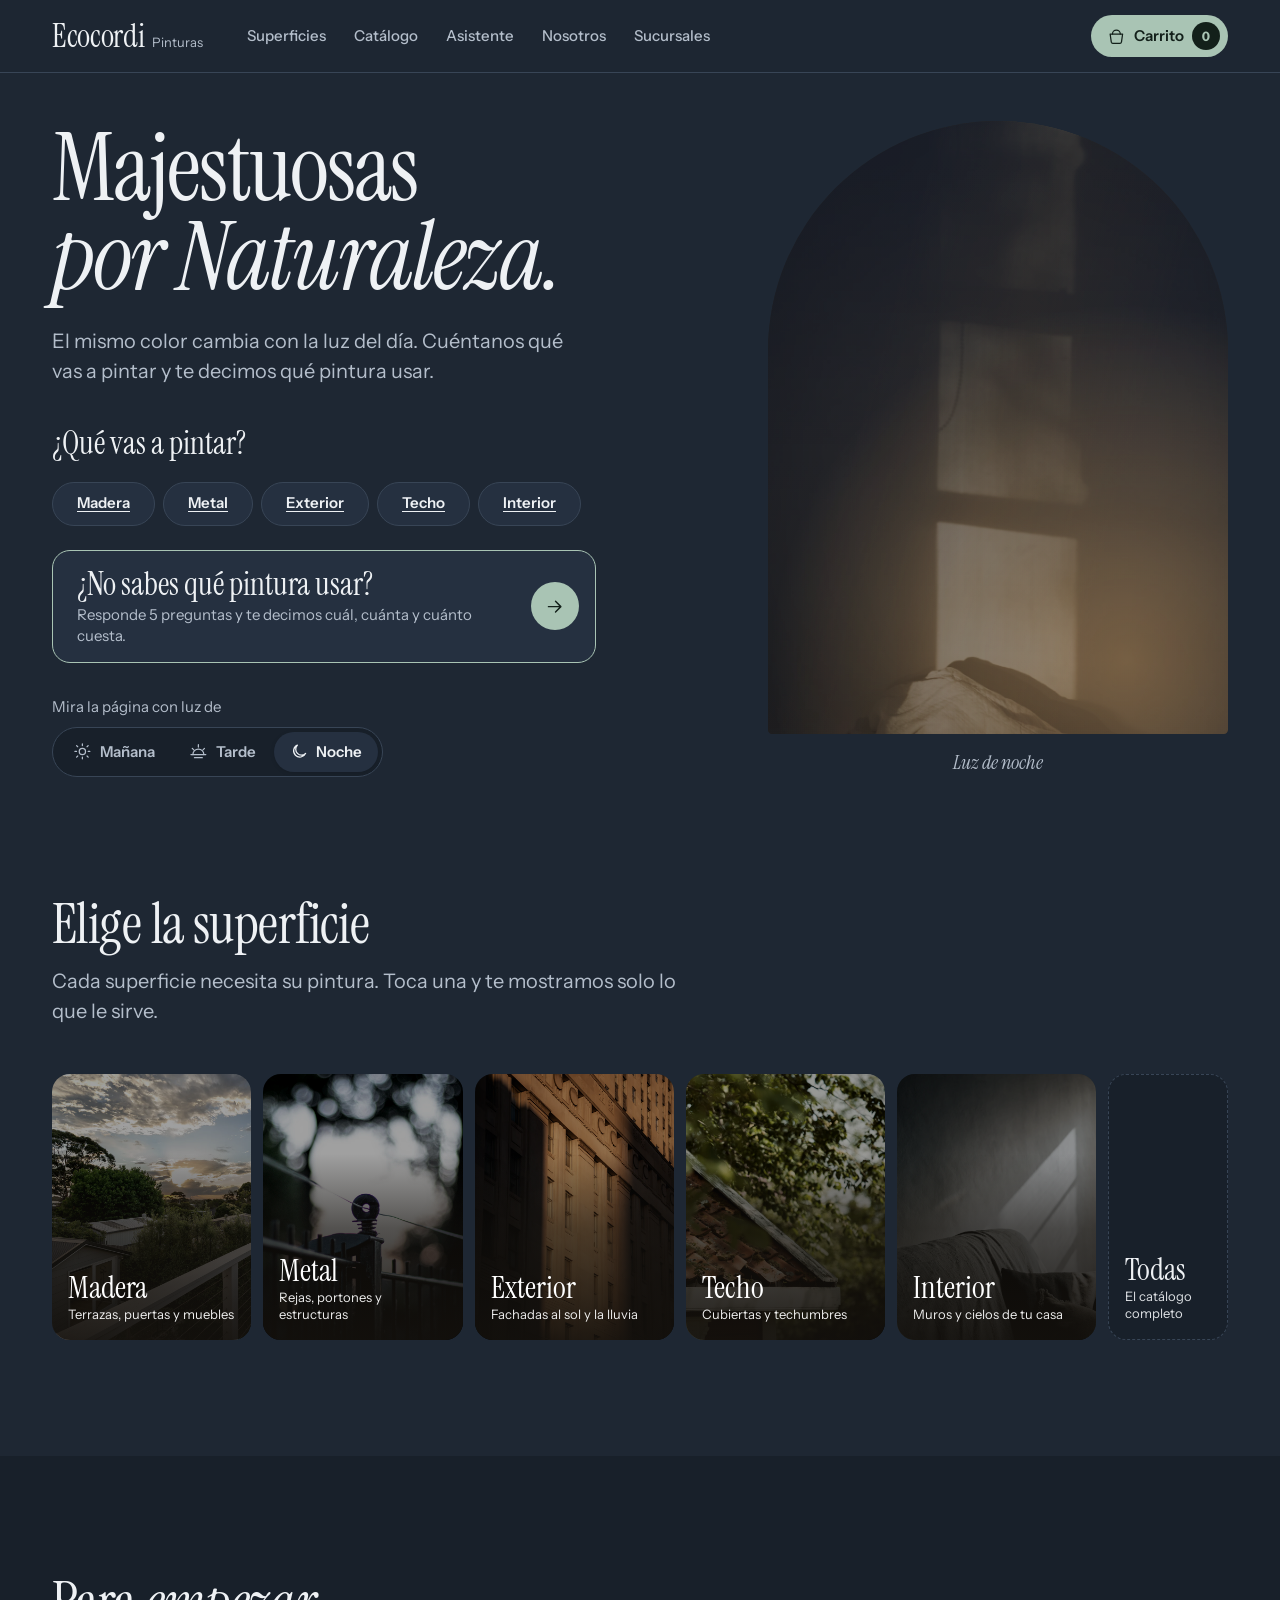
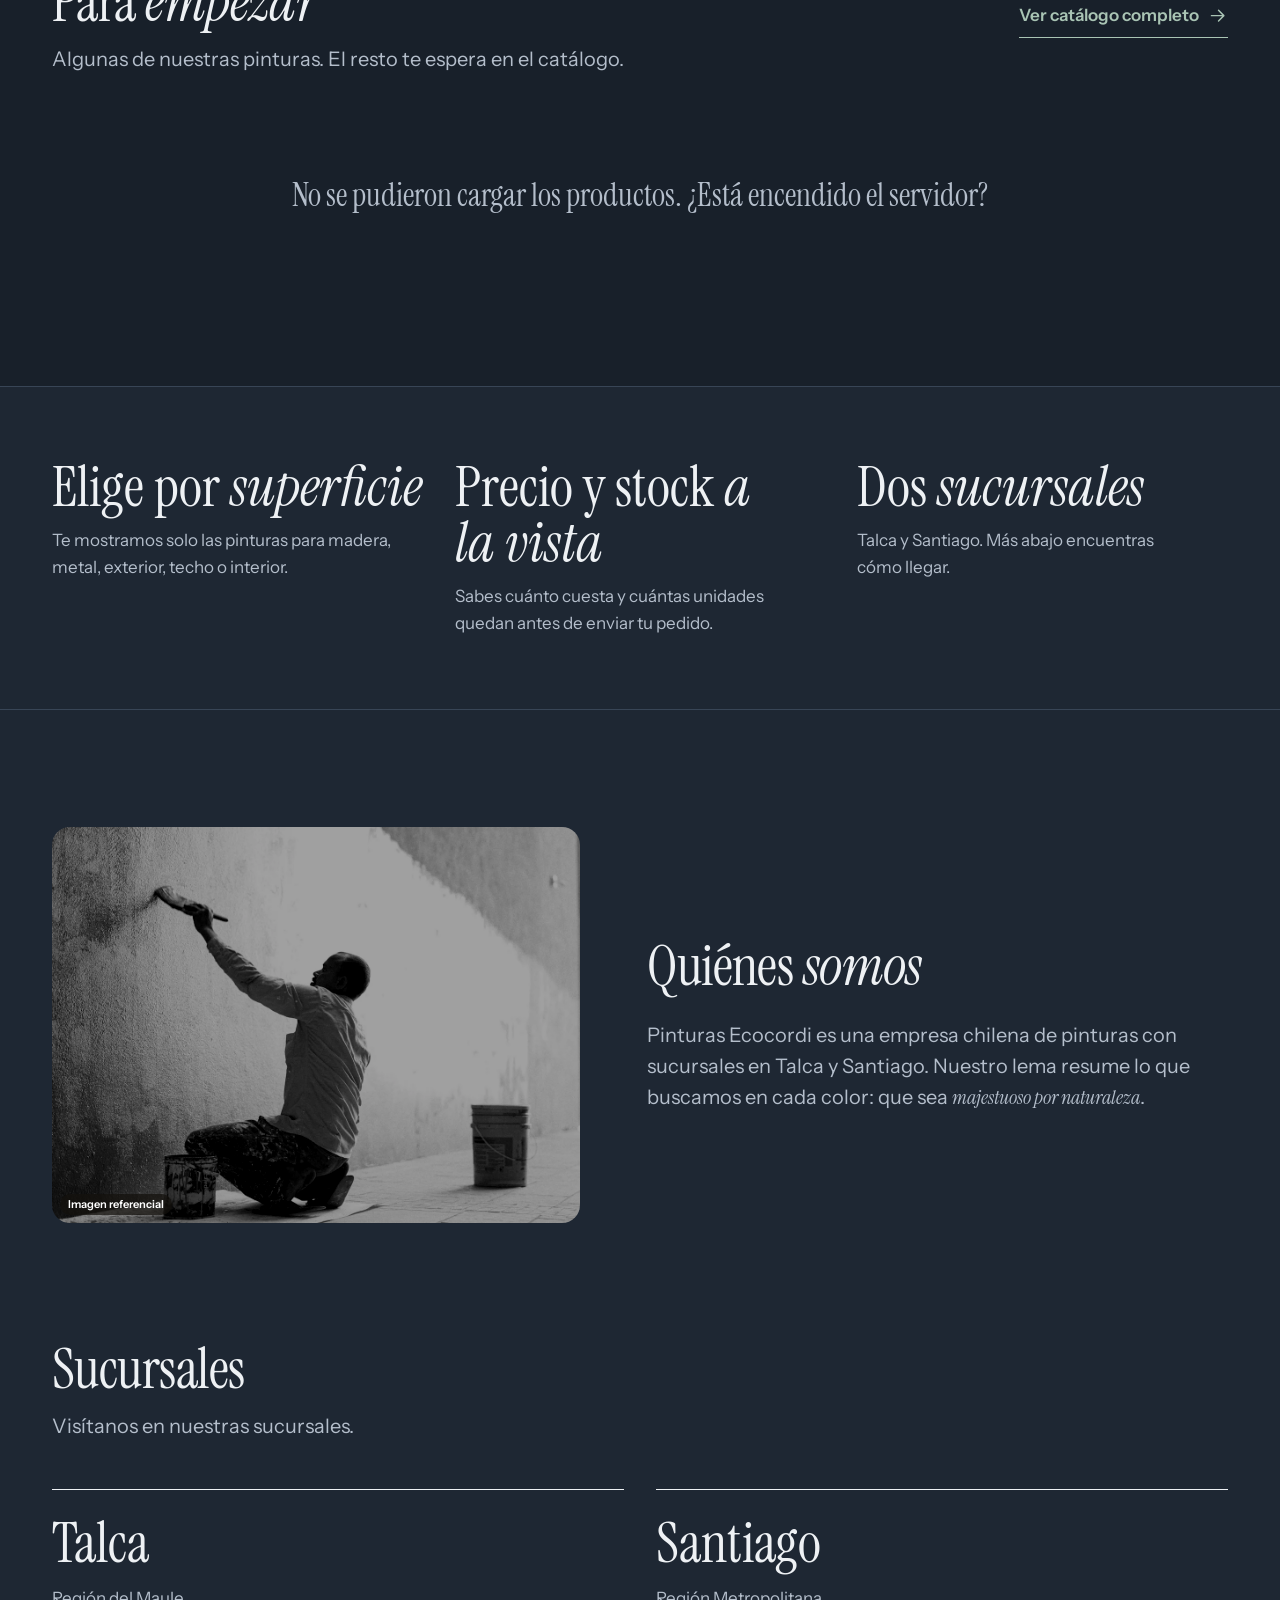
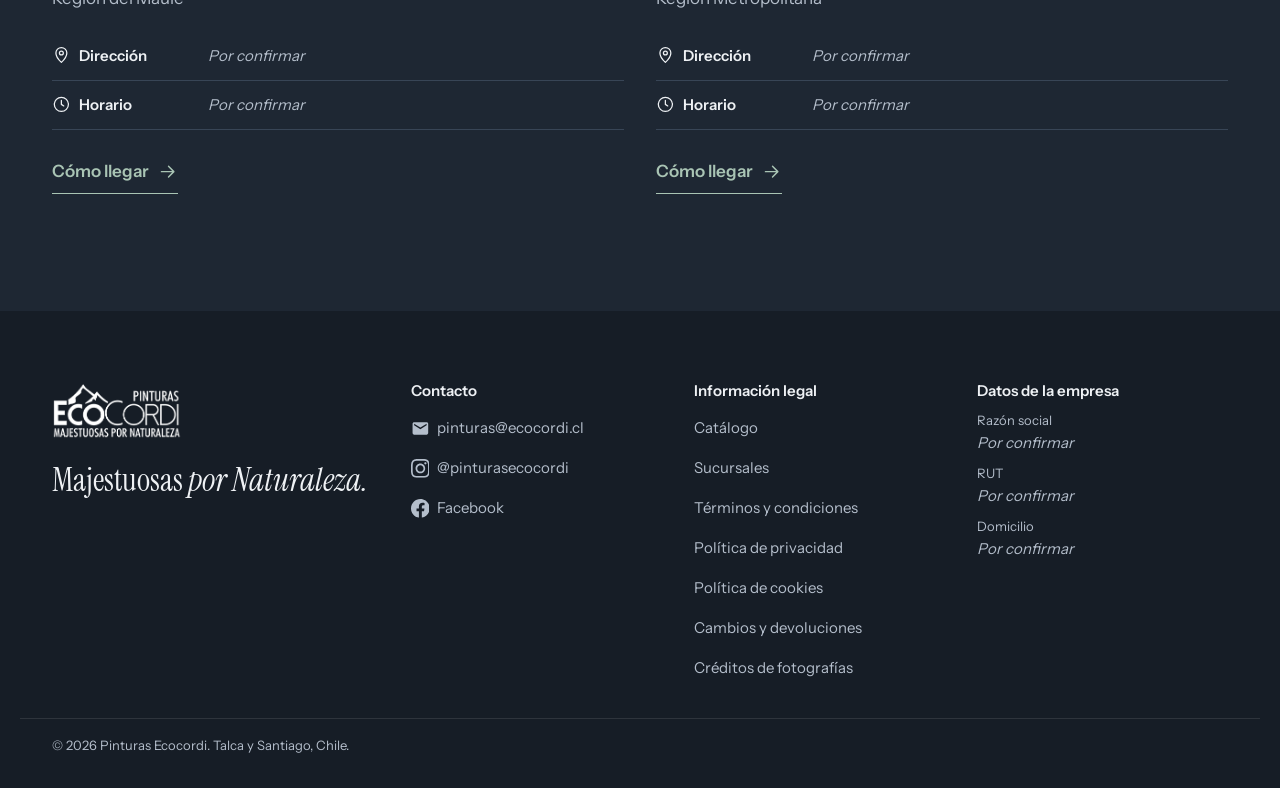
==== commit 0f96272d: "Quitar el visualizador y la carta de colores Revierte 715652a a pedido del usuario: no le gustó cómo" ====
--- a/index.html
+++ b/index.html
@@ -69,7 +69,6 @@
         <a href="#superficies" class="menu__link">Superficies</a>
         <a href="catalogo.html" class="menu__link">Catálogo</a>
         <a href="asistente.html" class="menu__link">Asistente</a>
-        <a href="visualizador.html" class="menu__link">Colores</a>
         <a href="#nosotros" class="menu__link">Nosotros</a>
         <a href="#sucursales" class="menu__link">Sucursales</a>
       </nav>
@@ -118,14 +117,6 @@
             <span class="asistente-cta__texto">
               <strong>¿No sabes qué pintura usar?</strong>
               Responde 5 preguntas y te decimos cuál, cuánta y cuánto cuesta.
-            </span>
-            <span class="asistente-cta__flecha"><svg class="icono" aria-hidden="true"><use href="#i-flecha"/></svg></span>
-          </a>
-          <!-- Acceso al visualizador de color (visualizador.html) -->
-          <a class="asistente-cta asistente-cta--colores" href="visualizador.html">
-            <span class="asistente-cta__texto">
-              <strong>Prueba colores en tu casa</strong>
-              En un ambiente de ejemplo o en una foto tuya, antes de comprar.
             </span>
             <span class="asistente-cta__flecha"><svg class="icono" aria-hidden="true"><use href="#i-flecha"/></svg></span>
           </a>
--- a/css/estilos.css
+++ b/css/estilos.css
@@ -18,7 +18,7 @@
     9. Beneficios, nosotros y sucursales
    10. Pie y WhatsApp
    11. Ventanas, carrito, avisos y diálogo
-   11b. Finalizar pedido · 11c. Asistente · 11d. Visualizador de color
+   11b. Finalizar pedido · 11c. Asistente
    12. Panel de administración
    13. Páginas simples (legales y créditos)
    14. Pantallas medianas y pequeñas
@@ -436,21 +436,6 @@
 .sin-resultados { grid-column: 1 / -1; padding: var(--esp-7); text-align: center; color: var(--texto-2); font-family: var(--serif); font-size: var(--txt-xl); }
 .sin-resultados__acciones { display: flex; flex-wrap: wrap; justify-content: center; gap: var(--esp-2); margin-top: var(--esp-3); font-family: var(--sans); font-size: var(--txt-sm); }
 
-/* "● Nieve del Llaima · EC-B01": el color elegido (carrito, pedidos y panel) */
-.color-elegido { display: inline-flex; align-items: center; gap: 6px; font-size: var(--txt-xs); color: var(--texto-2); }
-li > .color-elegido, .pedido__item .color-elegido { display: flex; margin-top: 2px; }
-.muestra-color { width: 14px; height: 14px; flex-shrink: 0; border-radius: 50%; border: 1px solid rgba(0, 0, 0, 0.18); }
-/* "Ver colores" en cada producto del catálogo */
-.producto__colores {
-  display: inline-flex; align-items: center; gap: var(--esp-2); align-self: flex-start; min-height: 36px;
-  font-size: var(--txt-xs); font-weight: 600; color: var(--acento);
-}
-.producto__paleta {
-  width: 22px; height: 22px; border-radius: 50%;
-  background: conic-gradient(#D6A13F 0 25%, #5D8B60 0 50%, #6E98AE 0 75%, #B4654A 0);
-  box-shadow: 0 0 0 2px var(--papel), 0 0 0 3px var(--linea);
-}
-
 /* Formatos de venta de cada tarjeta: chips que se eligen como opciones de radio */
 .producto__formatos { display: flex; flex-wrap: wrap; gap: var(--esp-2); margin-top: var(--esp-1); border: none; }
 .formato-chip { position: relative; display: inline-flex; }
@@ -682,7 +667,6 @@
 .item__btn:hover:not(:disabled) { background: var(--muro-2); }
 .item__btn:disabled { opacity: 0.35; cursor: not-allowed; }
 .item__cantidad { min-width: 2rem; text-align: center; font-weight: 600; font-variant-numeric: tabular-nums; }
-.item__color { margin-top: 2px; font-size: var(--txt-xs); color: var(--texto-2); }
 .item__max { margin-top: var(--esp-2); font-size: var(--txt-xs); color: var(--aviso); }
 .item__eliminar { width: 44px; height: 44px; display: grid; place-items: center; color: var(--texto-2); border-radius: 50%; }
 .item__eliminar:hover { color: var(--error); background: var(--muro-2); }
@@ -928,10 +912,6 @@
 .recomendacion__motivos { display: grid; gap: var(--esp-2); margin-top: var(--esp-4); }
 .recomendacion__motivos li { display: flex; align-items: flex-start; gap: var(--esp-2); font-size: var(--txt-sm); line-height: 1.5; }
 .recomendacion__motivos .icono { margin-top: 2px; color: var(--acento); stroke-width: 2.2; }
-.recomendacion__color { display: flex; flex-wrap: wrap; align-items: center; gap: 4px; margin-top: var(--esp-3); font-size: var(--txt-xs); color: var(--texto-2); }
-.recomendacion__color .color-elegido { font-weight: 600; color: var(--texto); }
-.recomendacion__color--no { color: var(--aviso); font-weight: 600; }
-.recomendacion__acciones .producto__paleta { width: 18px; height: 18px; }
 .recomendacion__calculo { display: grid; gap: var(--esp-2); margin-top: var(--esp-5); padding: var(--esp-4); font-size: var(--txt-sm); border: 1px dashed var(--linea); border-radius: var(--radio); }
 .recomendacion__calculo .boton { margin-top: var(--esp-2); justify-self: start; }
 .recomendacion__calculo .boton--ancho { justify-self: stretch; }
@@ -988,208 +968,6 @@
   .recomendacion__nombre { font-size: var(--txt-xl); }
 }
 
-/* ============ 11d. VISUALIZADOR DE COLOR (visualizador.html) ============ */
-.visualizador { padding-block: var(--esp-7) var(--esp-seccion); }
-.visualizador__cabecera {
-  display: flex; flex-wrap: wrap; align-items: flex-end; justify-content: space-between;
-  gap: var(--esp-4) var(--esp-6); margin-bottom: var(--esp-6);
-}
-.visualizador__titulo { font-size: var(--txt-3xl); letter-spacing: -0.02em; line-height: 0.95; }
-.modos { display: inline-flex; gap: 2px; padding: 4px; background: var(--muro-2); border: 1px solid var(--linea); border-radius: 999px; }
-.modos__boton {
-  display: inline-flex; align-items: center; gap: var(--esp-2); min-height: 44px; padding: var(--esp-1) var(--esp-5);
-  border-radius: 999px; font-size: var(--txt-sm); font-weight: 600; color: var(--texto-2);
-}
-.modos__boton:hover { color: var(--texto); }
-.modos__boton[aria-selected="true"] { background: var(--papel); color: var(--texto); box-shadow: 0 1px 4px rgba(0, 0, 0, 0.12); }
-.visualizador__grid { display: grid; grid-template-columns: minmax(0, 1.65fr) minmax(300px, 1fr); gap: var(--esp-6); align-items: start; }
-
-/* Ambientes y escena */
-.ambientes { display: flex; flex-wrap: wrap; gap: var(--esp-2); margin-bottom: var(--esp-3); }
-.ambiente {
-  min-height: 42px; padding: 0 var(--esp-4); background: var(--papel);
-  border: 1.5px solid var(--linea); border-radius: 999px; font-size: var(--txt-sm); font-weight: 600;
-}
-.ambiente:hover { border-color: var(--texto); }
-.ambiente[aria-checked="true"] { background: var(--texto); color: var(--muro); border-color: var(--texto); }
-.escena {
-  position: relative; aspect-ratio: 3 / 2; overflow: hidden; isolation: isolate;
-  background: var(--muro-2); border-radius: var(--radio-lg); box-shadow: 0 0 0 1px var(--linea);
-}
-.escena__capa, .escena__capa svg { position: absolute; inset: 0; width: 100%; height: 100%; }
-/* Las sombras oscurecen (multiply) y la luz aclara (screen) el color de abajo */
-.escena .capa-sombra { mix-blend-mode: multiply; pointer-events: none; }
-.escena .capa-luz { mix-blend-mode: screen; pointer-events: none; }
-.escena .capa-frente > :not([data-zona]) { pointer-events: none; }
-.escena [data-zona] { cursor: pointer; transition: fill 450ms var(--curva-salida); }
-.escena .zona--destacada { animation: destacar-zona 1.4s ease; }
-@keyframes destacar-zona { 25%, 60% { opacity: 0.55; } }
-.escena__divisor { position: absolute; top: 0; bottom: 0; width: 3px; margin-left: -1.5px; background: #FFFFFF; box-shadow: 0 0 0 1px rgba(0, 0, 0, 0.2); pointer-events: none; }
-.escena__divisor::after {
-  content: "‹ ›"; position: absolute; top: 50%; left: 50%; width: 40px; height: 40px; transform: translate(-50%, -50%);
-  display: grid; place-items: center; border-radius: 50%; background: #FFFFFF; color: #26221D;
-  font-weight: 700; box-shadow: 0 2px 8px rgba(0, 0, 0, 0.25);
-}
-.escena__etiqueta, .aviso-referencial {
-  position: absolute; padding: 3px 10px; border-radius: 999px;
-  background: rgba(20, 17, 13, 0.72); color: #FFFFFF; font-size: var(--txt-xs); font-weight: 600; pointer-events: none;
-}
-.escena__etiqueta { top: var(--esp-3); }
-.escena__etiqueta--a { left: var(--esp-3); }
-.escena__etiqueta--b { right: var(--esp-3); }
-/* Aviso fijo y discreto sobre la imagen */
-.aviso-referencial { left: var(--esp-3); bottom: var(--esp-3); max-width: calc(100% - 2 * var(--esp-3)); font-size: 0.6875rem; line-height: 1.35; }
-.comparar__control { display: grid; gap: var(--esp-1); margin-top: var(--esp-3); }
-.comparar__control input { width: 100%; min-height: 32px; accent-color: var(--acento); }
-
-/* Zonas (qué pintar) y herramientas */
-.zonas { margin-top: var(--esp-5); }
-.zonas__titulo, .paleta__titulo { display: flex; align-items: center; gap: var(--esp-2); margin-bottom: var(--esp-3); font-family: var(--serif); font-size: var(--txt-xl); line-height: 1.1; }
-.paleta__titulo { margin-bottom: 0; }
-.zonas__numero {
-  width: 28px; height: 28px; flex-shrink: 0; display: grid; place-items: center; border-radius: 50%;
-  background: var(--acento); color: var(--sobre-acento); font-family: var(--sans); font-size: var(--txt-xs); font-weight: 700;
-}
-.zonas__lista { display: flex; flex-wrap: wrap; gap: var(--esp-2); }
-.zona {
-  display: inline-flex; align-items: center; gap: var(--esp-2); min-height: 52px; padding: 6px var(--esp-4) 6px 6px;
-  background: var(--papel); text-align: left; border: 1.5px solid var(--linea); border-radius: 999px;
-}
-.zona:hover { border-color: var(--texto-2); }
-.zona[aria-pressed="true"] { border-color: var(--acento); box-shadow: 0 0 0 1px var(--acento); }
-.zona__muestra { width: 38px; height: 38px; flex-shrink: 0; border-radius: 50%; border: 1px solid var(--linea); }
-/* Rayado = todavía sin pintar */
-.zona__muestra:not([data-hex]) { background: repeating-linear-gradient(45deg, var(--muro-2) 0 5px, var(--papel) 5px 10px); }
-.zona__texto { display: grid; line-height: 1.25; }
-.zona__nombre { font-size: var(--txt-sm); font-weight: 600; }
-.zona__color { font-size: var(--txt-xs); color: var(--texto-2); }
-.zona--nueva { padding-left: var(--esp-4); border-style: dashed; color: var(--acento); font-size: var(--txt-sm); font-weight: 600; }
-.herramientas { display: flex; flex-wrap: wrap; gap: var(--esp-2); margin-top: var(--esp-5); }
-.herramientas .boton { min-height: 44px; padding-inline: var(--esp-4); }
-.herramientas .boton[aria-pressed="true"] { background: var(--texto); color: var(--muro); }
-
-/* Panel del color elegido y paleta */
-.visualizador__panel { display: grid; gap: var(--esp-4); }
-/* En pantallas anchas, el dibujo y el panel quedan a la vista; el panel se desplaza por dentro */
-@media (min-width: 1001px) {
-  .visualizador__lienzo, .visualizador__panel { position: sticky; top: calc(var(--alto-cabecera) + var(--esp-4)); }
-  /* El color elegido siempre a la vista; lo que se desplaza es la grilla de colores.
-     Si la ventana es muy baja y no cabe, se desplaza el panel completo. */
-  .visualizador__panel {
-    display: flex; flex-direction: column; max-height: calc(100dvh - var(--alto-cabecera) - var(--esp-6));
-    overflow-y: auto; overscroll-behavior: contain; scrollbar-width: thin;
-  }
-  .visualizador__panel .color-panel { flex: none; }
-  .visualizador__panel .paleta { display: flex; flex-direction: column; flex: 1 1 auto; min-height: 520px; }
-  .visualizador__panel .paleta > * { flex: none; }
-  .visualizador__panel .paleta__grilla { flex: 1 1 0; min-height: 170px; overflow-y: auto; overscroll-behavior: contain; padding: 2px; scrollbar-width: thin; }
-}
-.color-panel, .paleta { display: grid; gap: var(--esp-3); padding: var(--esp-5); background: var(--papel); border: 1px solid var(--linea); border-radius: var(--radio-lg); }
-.color-panel__cabecera { display: grid; grid-template-columns: 56px minmax(0, 1fr) auto; align-items: center; gap: var(--esp-3); }
-.color-panel__muestra {
-  width: 56px; height: 56px; border-radius: var(--radio); border: 1px solid rgba(0, 0, 0, 0.12);
-  box-shadow: inset 0 -18px 24px -14px rgba(0, 0, 0, 0.22);
-  transition: background-color 450ms var(--curva-salida);
-}
-.color-panel__etiqueta { font-size: var(--txt-xs); font-weight: 600; color: var(--texto-2); }
-.color-panel__nombre { font-size: var(--txt-xl); line-height: 1.05; overflow-wrap: anywhere; }
-.color-panel__codigo { font-size: var(--txt-xs); color: var(--texto-2); font-variant-numeric: tabular-nums; }
-.color-panel__favorito { width: 44px; height: 44px; display: grid; place-items: center; border-radius: 50%; border: 1.5px solid var(--linea); color: var(--texto-2); }
-.color-panel__favorito:hover { border-color: var(--texto); color: var(--texto); }
-.color-panel__favorito[aria-pressed="true"] { color: var(--error); border-color: currentColor; }
-.color-panel__favorito[aria-pressed="true"] .icono { fill: currentColor; }
-.color-panel__demo { padding-left: var(--esp-3); border-left: 3px solid var(--aviso); font-size: var(--txt-xs); color: var(--texto-2); line-height: 1.5; }
-.color-panel__compra { display: grid; grid-template-columns: minmax(0, 1fr) minmax(9.5rem, auto); gap: var(--esp-3); align-items: end; }
-.color-panel__compra .boton { grid-column: 1 / -1; }
-.color-panel__cuanto { justify-self: start; font-size: var(--txt-sm); }
-.color-panel__vacio, .color-panel__cargando { font-size: var(--txt-sm); color: var(--texto-2); }
-.paleta__buscador { flex: none; }
-.paleta__producto { font-size: var(--txt-sm); color: var(--texto-2); }
-.paleta__familias { display: flex; flex-wrap: wrap; gap: 6px; }
-.familia { min-height: 36px; padding: 0 var(--esp-3); border: 1.5px solid var(--linea); border-radius: 999px; font-size: var(--txt-xs); font-weight: 600; }
-.familia:hover { border-color: var(--texto); }
-.familia[aria-pressed="true"] { background: var(--texto); color: var(--muro); border-color: var(--texto); }
-.paleta__subtitulo { margin-bottom: 6px; font-size: var(--txt-xs); font-weight: 600; color: var(--texto-2); }
-.paleta__puntos { display: flex; flex-wrap: wrap; gap: 8px; }
-.punto-color { width: 36px; height: 36px; border-radius: 50%; border: 1px solid rgba(0, 0, 0, 0.15); box-shadow: 0 0 0 2px var(--papel); transition: transform var(--rapido) var(--curva-salida); }
-.punto-color:hover { transform: scale(1.08); }
-.paleta__vacio, .paleta__contador { font-size: var(--txt-xs); color: var(--texto-2); }
-.paleta__grilla { display: grid; grid-template-columns: repeat(auto-fill, minmax(86px, 1fr)); gap: var(--esp-2); }
-.muestra { display: grid; align-content: start; gap: 2px; padding: 4px 4px 6px; text-align: left; border: 1.5px solid transparent; border-radius: var(--radio); }
-.muestra:hover { border-color: var(--linea); }
-.muestra[aria-pressed="true"] { border-color: var(--acento); box-shadow: 0 0 0 1px var(--acento); }
-.muestra__tono { aspect-ratio: 4 / 3; border-radius: var(--radio-sm); border: 1px solid rgba(0, 0, 0, 0.1); box-shadow: inset 0 -12px 18px -10px rgba(0, 0, 0, 0.18); }
-.muestra__nombre { margin-top: 2px; font-size: 0.75rem; font-weight: 600; line-height: 1.2; }
-.muestra__codigo { font-size: 0.6875rem; color: var(--texto-2); font-variant-numeric: tabular-nums; }
-
-/* Modo foto */
-.foto-subir {
-  display: grid; justify-items: center; gap: var(--esp-3); padding: var(--esp-7) var(--esp-5); text-align: center;
-  background: var(--papel); border: 2px dashed var(--linea); border-radius: var(--radio-lg);
-}
-.foto-subir--encima { border-color: var(--acento); background: color-mix(in srgb, var(--acento) 7%, var(--papel)); }
-.foto-subir__icono { width: 48px; height: 48px; color: var(--acento); stroke-width: 1.3; }
-.foto-subir__titulo { font-family: var(--serif); font-size: var(--txt-2xl); line-height: 1; }
-.foto-subir__texto { font-size: var(--txt-sm); color: var(--texto-2); }
-.foto-subir__botones { display: flex; flex-wrap: wrap; justify-content: center; gap: var(--esp-2); margin-top: var(--esp-2); }
-.foto-subir__botones label { position: relative; cursor: pointer; }
-.foto-subir__botones label:focus-within { outline: 3px solid var(--foco); outline-offset: 3px; }
-.foto-privacidad { display: flex; align-items: flex-start; gap: var(--esp-2); max-width: 56ch; margin-top: var(--esp-3); font-size: var(--txt-xs); color: var(--texto-2); line-height: 1.5; text-align: left; }
-.foto-privacidad .icono { margin-top: 1px; color: var(--acento); }
-.foto-herramientas {
-  display: flex; flex-wrap: wrap; align-items: center; gap: var(--esp-2) var(--esp-4);
-  padding: var(--esp-3); background: var(--papel); border: 1px solid var(--linea); border-radius: var(--radio-lg);
-}
-.foto-herramientas__grupo { display: flex; flex-wrap: wrap; gap: 4px; }
-.herramienta {
-  display: inline-flex; align-items: center; gap: 6px; min-height: 44px; padding: 0 var(--esp-3);
-  border: 1.5px solid var(--linea); border-radius: 999px; font-size: var(--txt-xs); font-weight: 600;
-}
-.herramienta:hover:not(:disabled) { border-color: var(--texto); }
-.herramienta[aria-pressed="true"] { background: var(--acento); color: var(--sobre-acento); border-color: var(--acento); }
-.herramienta:disabled { opacity: 0.45; cursor: not-allowed; }
-.foto-herramientas__ajuste { display: grid; gap: 2px; min-width: 150px; font-size: var(--txt-xs); font-weight: 600; }
-.foto-herramientas__ajuste input { min-height: 28px; accent-color: var(--acento); }
-.foto-herramientas__ajuste output { font-variant-numeric: tabular-nums; color: var(--texto-2); }
-.foto-ayuda { margin-block: var(--esp-3); font-size: var(--txt-sm); color: var(--texto-2); }
-.foto-marco { position: relative; overflow: hidden; background: var(--muro-2); border-radius: var(--radio-lg); box-shadow: 0 0 0 1px var(--linea); touch-action: manipulation; }
-.foto-marco canvas { display: block; width: 100%; height: auto; }
-.foto-marco .foto-marco__mascara { position: absolute; inset: 0; height: 100%; cursor: crosshair; }
-/* Con pincel o goma, arrastrar el dedo dibuja en vez de mover la página */
-.foto-marco--dibujo .foto-marco__mascara { touch-action: none; }
-.foto-cargando {
-  position: absolute; inset: 0; display: grid; place-content: center; justify-items: center; gap: var(--esp-2);
-  background: rgba(20, 17, 13, 0.4); color: #FFFFFF; font-weight: 600;
-}
-.girador { width: 36px; height: 36px; border-radius: 50%; border: 4px solid rgba(255, 255, 255, 0.35); border-top-color: #FFFFFF; animation: girar 800ms linear infinite; }
-@keyframes girar { to { transform: rotate(360deg); } }
-.foto-ver { margin-top: var(--esp-3); }
-
-/* Acceso al visualizador desde la portada */
-.asistente-cta--colores { margin-top: var(--esp-3); border-color: var(--linea); }
-.asistente-cta--colores .asistente-cta__flecha { background: var(--texto); color: var(--muro); }
-
-@media (max-width: 1000px) {
-  .visualizador__grid { grid-template-columns: 1fr; }
-  /* En el celular el dibujo queda fijo arriba mientras se recorre la paleta */
-  .escena { position: sticky; top: calc(var(--alto-cabecera-real, var(--alto-cabecera)) + var(--esp-2)); z-index: 20; }
-  .visualizador__panel { margin-top: var(--esp-5); }
-}
-@media (max-width: 640px) {
-  .visualizador { padding-top: var(--esp-6); }
-  .modos { display: flex; width: 100%; }
-  .modos__boton { flex: 1; justify-content: center; padding-inline: var(--esp-2); }
-  .escena { border-radius: var(--radio); }
-  .aviso-referencial { left: var(--esp-2); bottom: var(--esp-2); font-size: 0.625rem; }
-  .zona { flex: 1 1 calc(50% - var(--esp-2)); min-width: 0; padding-right: var(--esp-2); }
-  .herramientas .boton { flex: 1 1 auto; }
-  .color-panel, .paleta { padding: var(--esp-4); }
-  .color-panel__compra { grid-template-columns: 1fr; }
-  .paleta__grilla { grid-template-columns: repeat(auto-fill, minmax(74px, 1fr)); }
-  .foto-herramientas__ajuste { flex: 1 1 100%; }
-  .foto-subir { padding: var(--esp-6) var(--esp-4); }
-}
-
 /* ============ 12. PANEL DE ADMINISTRACIÓN ============ */
 .admin-body { background: var(--muro); }
 .cabecera__titulo { margin-right: auto; padding-left: var(--esp-4); border-left: 1px solid var(--linea); font-family: var(--serif); font-style: italic; font-size: var(--txt-lg); color: var(--texto-2); }
@@ -1282,25 +1060,6 @@
 .admin-ficha summary .tabla__secundario { display: inline; font-weight: 400; }
 .admin-ficha__form { display: flex; flex-wrap: wrap; align-items: flex-end; gap: var(--esp-2) var(--esp-3); margin-top: var(--esp-2); }
 .admin-ficha__form .casilla { min-height: 36px; padding-inline: var(--esp-3); font-size: var(--txt-xs); }
-/* Carta de colores en el panel */
-.admin-color__vista { grid-column: 1 / -1; }
-.admin-color__muestra {
-  display: flex; align-items: flex-end; min-height: 120px; padding: var(--esp-4);
-  border-radius: var(--radio); border: 1px solid var(--linea); background: #A3B09A;
-  font-family: var(--serif); font-size: var(--txt-xl); color: #26221D;
-  box-shadow: inset 0 -40px 60px -30px rgba(0, 0, 0, 0.18); /* un poco de sombra, como en un muro */
-}
-.admin-color__muestra--oscura { color: #FFFFFF; }
-.admin-color__tono { display: flex; gap: var(--esp-2); }
-.admin-color__tono input[type="color"] { width: 56px; min-height: 46px; padding: 2px; border: 1.5px solid var(--linea); border-radius: var(--radio-sm); background: var(--muro); cursor: pointer; }
-.admin-color__punto { width: 48px; height: 48px; flex-shrink: 0; border-radius: var(--radio); border: 1px solid rgba(0, 0, 0, 0.12); }
-.admin-color__punto--chico { width: 16px; height: 16px; border-radius: 50%; }
-.admin-color--inactivo td { color: var(--texto-2); }
-.admin-colores-prod { display: grid; gap: var(--esp-3); margin-top: var(--esp-2); }
-.admin-colores-prod__lista { display: flex; flex-wrap: wrap; gap: var(--esp-1); max-height: 260px; overflow-y: auto; padding: 2px; }
-.casilla--color { min-height: 34px; padding: 2px var(--esp-3) 2px var(--esp-2); font-size: var(--txt-xs); }
-.casilla--inactiva { opacity: 0.6; }
-
 .etiqueta-demo { display: inline-block; padding: 1px 8px; border-radius: 999px; background: var(--pendiente-fondo); color: var(--pendiente-texto); font-size: var(--txt-xs); font-weight: 600; }
 /* Formatos de cada producto en la tabla: un mini formulario por formato */
 .admin-formatos { display: grid; gap: var(--esp-2); }
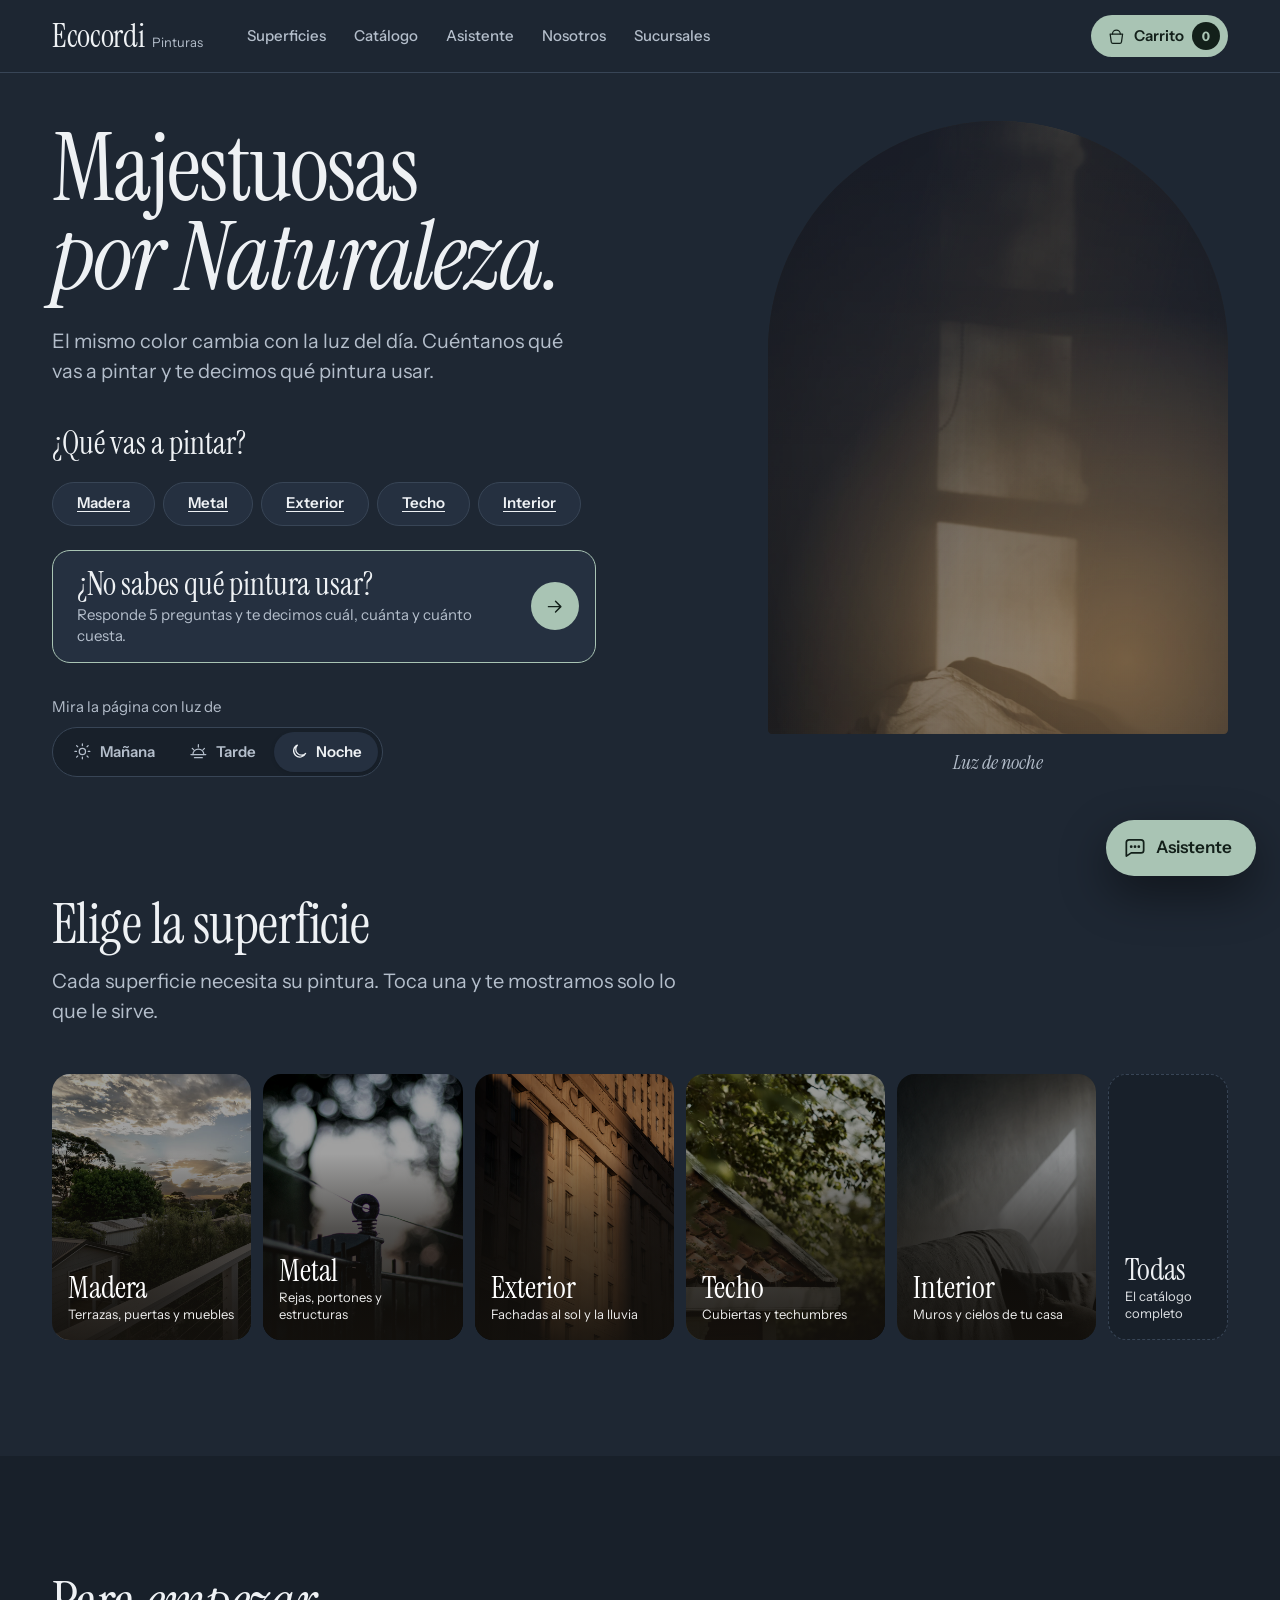
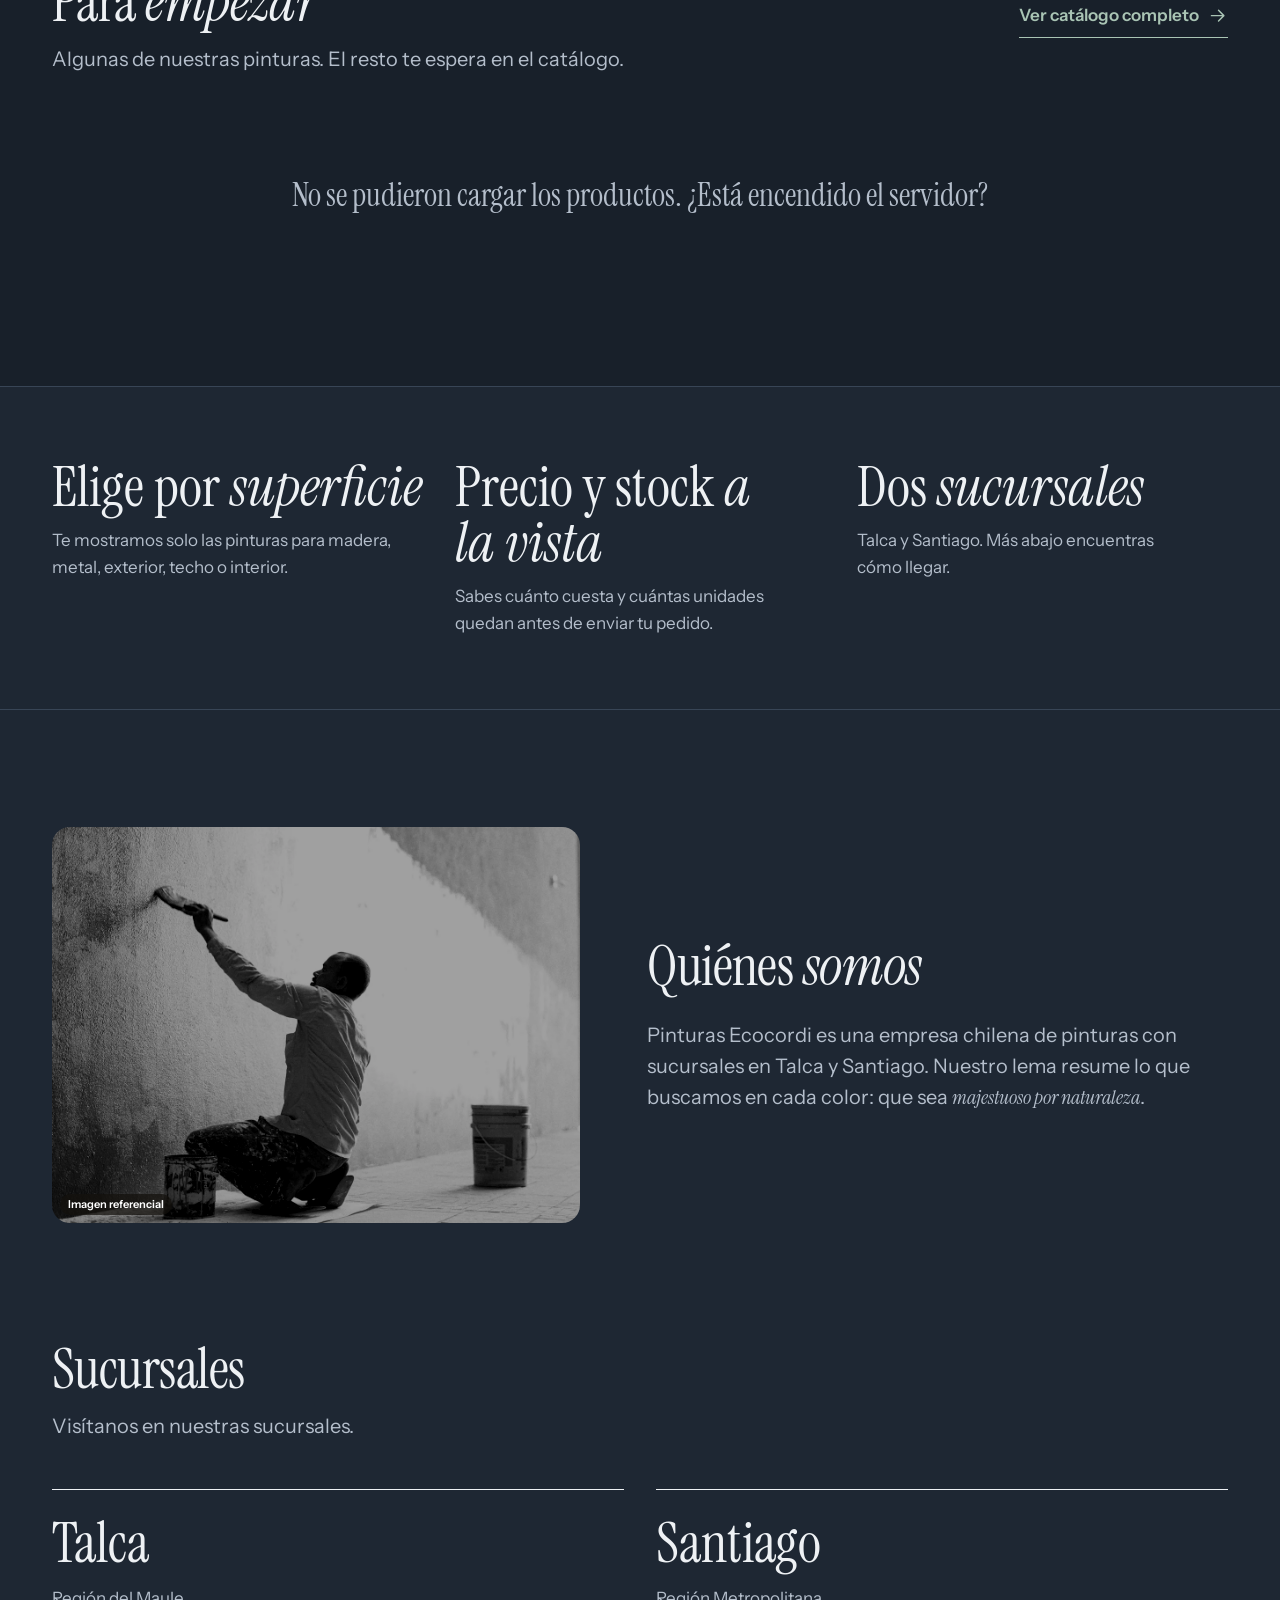
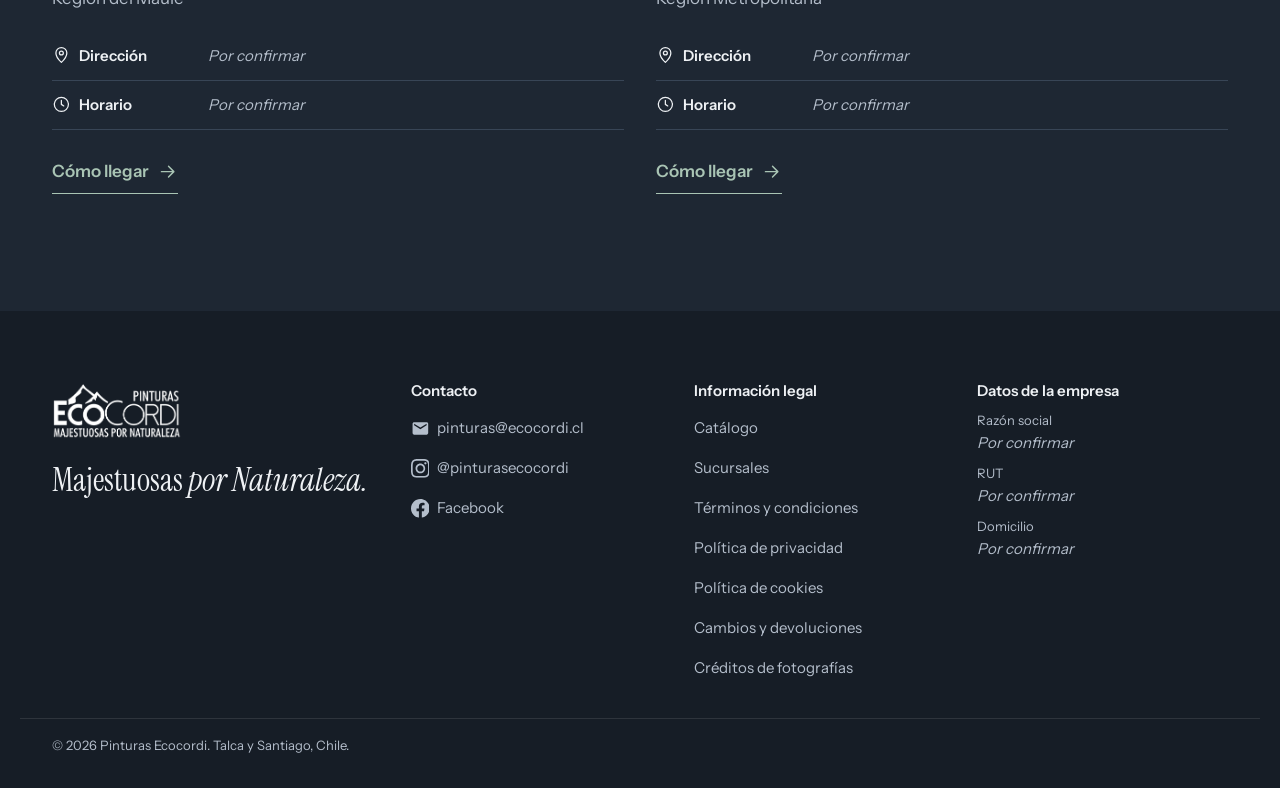
==== commit 530522bc: "Asistente como burbuja de chat A pedido del usuario, el asistente deja de ser una página y pasa a se" ====
--- a/index.html
+++ b/index.html
@@ -53,6 +53,15 @@
     <symbol id="i-instagram" viewBox="0 0 24 24"><path fill="currentColor" stroke="none" d="M12 2.163c3.204 0 3.584.012 4.85.07 3.252.148 4.771 1.691 4.919 4.919.058 1.265.069 1.645.069 4.849 0 3.205-.012 3.584-.069 4.849-.149 3.225-1.664 4.771-4.919 4.919-1.266.058-1.644.07-4.85.07-3.204 0-3.584-.012-4.849-.07-3.26-.149-4.771-1.699-4.919-4.92-.058-1.265-.07-1.644-.07-4.849 0-3.204.013-3.583.07-4.849.149-3.227 1.664-4.771 4.919-4.919 1.266-.057 1.645-.069 4.849-.069zm0-2.163c-3.259 0-3.667.014-4.947.072-4.358.2-6.78 2.618-6.98 6.98-.059 1.281-.073 1.689-.073 4.948 0 3.259.014 3.668.072 4.948.2 4.358 2.618 6.78 6.98 6.98 1.281.058 1.689.072 4.948.072 3.259 0 3.668-.014 4.948-.072 4.354-.2 6.782-2.618 6.979-6.98.059-1.28.073-1.689.073-4.948 0-3.259-.014-3.667-.072-4.947-.196-4.354-2.617-6.78-6.979-6.98-1.281-.059-1.69-.073-4.949-.073zm0 5.838c-3.403 0-6.162 2.759-6.162 6.162s2.759 6.163 6.162 6.163 6.162-2.759 6.162-6.163c0-3.403-2.759-6.162-6.162-6.162zm0 10.162c-2.209 0-4-1.79-4-4 0-2.209 1.791-4 4-4s4 1.791 4 4c0 2.21-1.791 4-4 4zm6.406-11.845c-.796 0-1.441.645-1.441 1.44s.645 1.44 1.441 1.44c.795 0 1.439-.645 1.439-1.44s-.644-1.44-1.439-1.44z"/></symbol>
     <symbol id="i-facebook" viewBox="0 0 24 24"><path fill="currentColor" stroke="none" d="M24 12.073c0-6.627-5.373-12-12-12s-12 5.373-12 12c0 5.99 4.388 10.954 10.125 11.854v-8.385H7.078v-3.47h3.047V9.43c0-3.007 1.792-4.669 4.533-4.669 1.312 0 2.686.235 2.686.235v2.953H15.83c-1.491 0-1.956.925-1.956 1.874v2.25h3.328l-.532 3.47h-2.796v8.385C19.612 23.027 24 18.062 24 12.073z"/></symbol>
     <symbol id="i-correo" viewBox="0 0 24 24"><path fill="currentColor" stroke="none" d="M20 4H4c-1.1 0-1.99.9-1.99 2L2 18c0 1.1.9 2 2 2h16c1.1 0 2-.9 2-2V6c0-1.1-.9-2-2-2zm0 4l-8 5-8-5V6l8 5 8-5v2z"/></symbol>
+    <symbol id="i-gota" viewBox="0 0 24 24"><path d="M12 3.5s-6 6.6-6 11a6 6 0 0 0 12 0c0-4.4-6-11-6-11Z"/><path d="M9 14.5a3 3 0 0 0 3 3"/></symbol>
+    <symbol id="i-hoja" viewBox="0 0 24 24"><path d="M5 19c0-8 5-13.5 14-14 0 9-5 14-13 14"/><path d="M5 19l8-8"/></symbol>
+    <symbol id="i-sofa" viewBox="0 0 24 24"><path d="M5 11V8a2 2 0 0 1 2-2h10a2 2 0 0 1 2 2v3"/><path d="M3 13a2 2 0 0 1 4 0v2h10v-2a2 2 0 0 1 4 0v5H3Z"/><path d="M6 18v2M18 18v2"/></symbol>
+    <symbol id="i-casa" viewBox="0 0 24 24"><path d="M3.5 11 12 4l8.5 7"/><path d="M5.5 9.5V20h13V9.5"/><path d="M10 20v-5h4v5"/></symbol>
+    <symbol id="i-atras" viewBox="0 0 24 24"><path d="M19 12H5M11 6l-6 6 6 6"/></symbol>
+    <symbol id="i-reiniciar" viewBox="0 0 24 24"><path d="M4.5 12a7.5 7.5 0 1 0 2.2-5.3"/><path d="M4.5 4.5v4h4"/></symbol>
+    <symbol id="i-check" viewBox="0 0 24 24"><path d="m5 12.5 4.5 4.5L19 7"/></symbol>
+    <symbol id="i-regla" viewBox="0 0 24 24"><path d="M3.5 16.5 16.5 3.5l4 4-13 13Z"/><path d="m7.5 12.5 2 2M10.5 9.5l2 2M13.5 6.5l2 2"/></symbol>
+    <symbol id="i-asistente" viewBox="0 0 24 24"><path d="M4 19.5V7a2.5 2.5 0 0 1 2.5-2.5h11A2.5 2.5 0 0 1 20 7v7a2.5 2.5 0 0 1-2.5 2.5H8.5L4 19.5Z"/><path d="M8.5 10.75h.01M12 10.75h.01M15.5 10.75h.01" stroke-width="2.6"/></symbol>
   </svg>
 
   <a class="saltar" href="#contenido">Saltar al contenido</a>
@@ -68,7 +77,7 @@
       <nav class="menu" id="menu" aria-label="Principal">
         <a href="#superficies" class="menu__link">Superficies</a>
         <a href="catalogo.html" class="menu__link">Catálogo</a>
-        <a href="asistente.html" class="menu__link">Asistente</a>
+        <a href="#asistente" class="menu__link">Asistente</a>
         <a href="#nosotros" class="menu__link">Nosotros</a>
         <a href="#sucursales" class="menu__link">Sucursales</a>
       </nav>
@@ -112,8 +121,8 @@
             <a class="atajo" href="catalogo.html?superficie=interior">Interior</a>
           </nav>
 
-          <!-- Acceso destacado al asistente (asistente.html) -->
-          <a class="asistente-cta" href="asistente.html">
+          <!-- Acceso destacado al asistente: abre el chat (js/asistente.js) -->
+          <a class="asistente-cta" href="#asistente">
             <span class="asistente-cta__texto">
               <strong>¿No sabes qué pintura usar?</strong>
               Responde 5 preguntas y te decimos cuál, cuánta y cuánto cuesta.
@@ -458,5 +467,6 @@
 
   <script src="js/ui.js"></script>
   <script src="js/app.js"></script>
+  <script src="js/asistente.js"></script>
 </body>
 </html>
--- a/css/estilos.css
+++ b/css/estilos.css
@@ -18,7 +18,7 @@
     9. Beneficios, nosotros y sucursales
    10. Pie y WhatsApp
    11. Ventanas, carrito, avisos y diálogo
-   11b. Finalizar pedido · 11c. Asistente
+   11b. Finalizar pedido · 11c. Asistente (burbuja de chat)
    12. Panel de administración
    13. Páginas simples (legales y créditos)
    14. Pantallas medianas y pequeñas
@@ -571,7 +571,8 @@
 .pie__legal { padding-block: var(--esp-4) var(--esp-6); border-top: 1px solid rgba(255, 255, 255, 0.1); font-size: var(--txt-xs); }
 
 .whatsapp {
-  position: fixed; right: var(--esp-5); bottom: var(--esp-5); z-index: 90;
+  /* Queda encima de la burbuja del asistente (56px de alto) */
+  position: fixed; right: var(--esp-5); bottom: calc(var(--esp-5) + 56px + var(--esp-3)); z-index: 90;
   width: 58px; height: 58px; display: grid; place-items: center;
   background: var(--acento); color: var(--sobre-acento);
   border-radius: 50%; box-shadow: var(--sombra-flotante);
@@ -796,140 +797,181 @@
 .pie--simple .pie__legal { border-top: none; padding-block: var(--esp-5); }
 .pie--simple a { color: #EEF1F4; }
 
-/* ============ 11c. ASISTENTE "¿QUÉ PINTURA NECESITO?" (asistente.html) ============ */
-.asistente { padding-block: var(--esp-7) var(--esp-seccion); }
-.asistente__marco { max-width: 1080px; }
-.asistente__cabecera {
-  display: flex; flex-wrap: wrap; align-items: flex-end; justify-content: space-between;
-  gap: var(--esp-4) var(--esp-6); padding-bottom: var(--esp-5); border-bottom: 1px solid var(--linea);
-}
-.asistente__titulo { font-size: var(--txt-3xl); letter-spacing: -0.02em; line-height: 0.95; }
-.asistente__progreso { flex: 0 1 280px; display: grid; gap: var(--esp-2); }
-.asistente__progreso progress {
-  -webkit-appearance: none; appearance: none; width: 100%; height: 6px;
-  border: none; border-radius: 999px; background: var(--muro-2); color: var(--acento); overflow: hidden;
-}
-.asistente__progreso progress::-webkit-progress-bar { background: var(--muro-2); border-radius: 999px; }
-.asistente__progreso progress::-webkit-progress-value { background: var(--acento); border-radius: 999px; transition: width var(--medio) var(--curva-salida); }
-.asistente__progreso progress::-moz-progress-bar { background: var(--acento); border-radius: 999px; }
-.asistente__paso { font-size: var(--txt-sm); font-weight: 600; color: var(--texto-2); font-variant-numeric: tabular-nums; }
-
-/* Cada pantalla nueva entra suave (con "reducir movimiento" es instantáneo) */
-.asistente__pantalla { padding-block: var(--esp-7); min-height: 26rem; }
-.asistente__pantalla > * { animation: entrar-pantalla 320ms var(--curva-salida) both; }
-@keyframes entrar-pantalla { from { opacity: 0; transform: translateY(8px); } }
-.asistente__pregunta { font-size: var(--txt-2xl); letter-spacing: -0.01em; }
-.asistente__pregunta:focus { outline: none; }
-.asistente__ayuda { margin-top: var(--esp-2); max-width: 56ch; color: var(--texto-2); font-size: var(--txt-lg); line-height: 1.5; }
-.asistente__producto { margin-top: var(--esp-5); font-size: var(--txt-sm); color: var(--texto-2); }
-.asistente__producto .catalogo__quitar { margin-left: var(--esp-1); }
-
-/* Opciones: botones grandes, toda la tarjeta se toca */
-.elecciones { display: grid; grid-template-columns: repeat(auto-fit, minmax(min(100%, 230px), 1fr)); gap: var(--esp-3); margin-top: var(--esp-6); }
-.elecciones--superficie { grid-template-columns: repeat(5, minmax(0, 1fr)); }
-.elecciones--acabado { grid-template-columns: repeat(4, minmax(0, 1fr)); }
-.eleccion {
-  display: flex; flex-direction: column; align-items: flex-start; gap: var(--esp-4);
-  min-height: 168px; padding: var(--esp-5); text-align: left;
+/* ============ 11c. ASISTENTE EN BURBUJA DE CHAT (js/asistente.js) ============ */
+/* La burbuja flotante: abajo a la derecha (WhatsApp queda justo encima) */
+.asistente-burbuja {
+  position: fixed; right: var(--esp-5); bottom: var(--esp-5); z-index: 300;
+  display: inline-flex; align-items: center; gap: var(--esp-2);
+  min-height: 56px; padding: 0 var(--esp-5) 0 var(--esp-4);
+  background: var(--acento); color: var(--sobre-acento);
+  border-radius: 999px; box-shadow: var(--sombra-flotante);
+  font-weight: 600; font-size: var(--txt-md);
+  animation: entrar-burbuja 420ms var(--curva-salida) 300ms both;
+  transition: transform var(--rapido) var(--curva-salida), opacity var(--rapido) ease,
+              background-color var(--cambio-luz) ease, visibility 0s;
+}
+.asistente-burbuja .icono { width: 26px; height: 26px; }
+.asistente-burbuja:active { transform: scale(0.96); }
+@media (hover: hover) { .asistente-burbuja:hover { background: var(--acento-hover); transform: translateY(-2px); } }
+/* Con el chat abierto, la burbuja se esconde (la ventana ocupa su lugar) */
+.asistente-burbuja.oculta {
+  opacity: 0; transform: scale(0.85); visibility: hidden; pointer-events: none;
+  transition: transform var(--rapido) var(--curva-salida), opacity var(--rapido) ease, visibility 0s linear var(--rapido);
+}
+@keyframes entrar-burbuja { from { opacity: 0; transform: translateY(16px) scale(0.9); } }
+
+/* La ventana del chat: crece desde la esquina de la burbuja */
+.chat {
+  position: fixed; right: var(--esp-5); bottom: var(--esp-5); z-index: 300;
+  width: min(410px, calc(100vw - 2 * var(--esp-5)));
+  height: min(660px, calc(100dvh - var(--alto-cabecera) - 2 * var(--esp-5)));
+  display: flex; flex-direction: column; overflow: hidden;
   background: var(--papel); color: var(--texto);
-  border: 1.5px solid var(--linea); border-radius: var(--radio-lg);
-  transition: border-color var(--rapido) var(--curva-salida), transform var(--rapido) var(--curva-salida),
-              background-color var(--cambio-luz) ease;
-}
-.eleccion:active { transform: scale(0.98); }
-@media (hover: hover) { .eleccion:hover { border-color: var(--texto); } }
-.eleccion__icono { width: 56px; height: 56px; flex-shrink: 0; display: grid; place-items: center; border-radius: 50%; background: var(--muro-2); color: var(--acento); }
-.eleccion__icono .icono { width: 28px; height: 28px; }
-.eleccion__icono--brillo { background: none; }
-.eleccion__texto { display: grid; gap: 4px; }
-.eleccion__titulo { font-family: var(--serif); font-size: var(--txt-xl); line-height: 1.05; }
-.eleccion__detalle { font-size: var(--txt-sm); color: var(--texto-2); line-height: 1.45; }
-/* Paso 1: con foto, igual que las superficies de la portada */
-.eleccion--foto {
-  position: relative; justify-content: flex-end; aspect-ratio: 4 / 5; min-height: 0;
-  padding: var(--esp-4); overflow: hidden; isolation: isolate;
-  color: #FFFFFF; background: var(--muro-2); border: none;
-}
-.eleccion--foto::before { content: ""; position: absolute; inset: 0; background: var(--scrim); z-index: -1; }
-.eleccion__foto {
-  position: absolute; inset: 0; width: 100%; height: 100%; object-fit: cover; z-index: -2;
-  filter: var(--foto-filtro); transition: filter var(--cambio-luz) ease, transform 600ms var(--curva-salida);
-}
-.eleccion--foto .eleccion__detalle { color: rgba(255, 255, 255, 0.92); }
-@media (hover: hover) { .eleccion--foto:hover .eleccion__foto { transform: scale(1.05); } }
+  border: 1px solid var(--linea); border-radius: var(--radio-lg); box-shadow: var(--sombra-flotante);
+  transform-origin: bottom right;
+  opacity: 0; visibility: hidden; transform: translateY(12px) scale(0.96);
+  transition: opacity var(--medio) var(--curva-salida), transform var(--medio) var(--curva-salida),
+              visibility 0s linear var(--medio), background-color var(--cambio-luz) ease;
+}
+.chat.abierto {
+  opacity: 1; visibility: visible; transform: none;
+  transition: opacity var(--medio) var(--curva-salida), transform var(--medio) var(--curva-salida),
+              visibility 0s, background-color var(--cambio-luz) ease;
+}
+
+.chat__cabecera {
+  display: flex; align-items: center; gap: var(--esp-3);
+  padding: var(--esp-3) var(--esp-2) var(--esp-3) var(--esp-4);
+  background: var(--acento); color: var(--sobre-acento);
+  transition: background-color var(--cambio-luz) ease;
+}
+.chat__avatar {
+  width: 40px; height: 40px; flex-shrink: 0; display: grid; place-items: center; border-radius: 50%;
+  background: var(--sobre-acento); color: var(--acento);
+  font-family: var(--serif); font-style: italic; font-size: 1.5rem; line-height: 1;
+}
+.chat__nombre { flex-grow: 1; min-width: 0; }
+.chat__titulo { font-size: var(--txt-lg); line-height: 1.1; }
+.chat__subtitulo { font-size: var(--txt-xs); opacity: 0.85; }
+.chat__accion { width: 44px; height: 44px; flex-shrink: 0; display: grid; place-items: center; border-radius: 50%; color: inherit; }
+.chat__accion:hover { background: color-mix(in srgb, var(--sobre-acento) 16%, transparent); }
+.chat__cabecera :focus-visible { outline-color: var(--sobre-acento); }
+
+/* La conversación */
+.chat__mensajes {
+  position: relative; flex-grow: 1; overflow-y: auto; overscroll-behavior: contain;
+  display: flex; flex-direction: column; gap: var(--esp-2);
+  padding: var(--esp-4);
+  background: var(--muro); transition: background-color var(--cambio-luz) ease;
+}
+.chat__mensajes:focus { outline: none; }
+/* En una columna flex, lo que tiene overflow: hidden se encoge hasta desaparecer: ningún mensaje se encoge */
+.chat__cabecera, .chat__mensajes > *, .chat__entrada { flex-shrink: 0; }
+.mensaje {
+  max-width: 86%; padding: 10px 14px;
+  border-radius: 18px; font-size: var(--txt-sm); line-height: 1.45;
+  animation: entrar-mensaje 280ms var(--curva-salida) both;
+}
+.mensaje > * + * { margin-top: var(--esp-1); }
+.mensaje--bot { align-self: flex-start; background: var(--papel); border: 1px solid var(--linea); border-bottom-left-radius: 6px; }
+.mensaje--yo  { align-self: flex-end; background: var(--acento); color: var(--sobre-acento); border-bottom-right-radius: 6px; font-weight: 600; }
+/* Una respuesta de la persona separa un poco el siguiente turno */
+.mensaje--yo + .mensaje--bot { margin-top: var(--esp-2); }
+.mensaje__titulo { font-weight: 600; }
+.mensaje__ayuda { color: var(--texto-2); }
+.mensaje--aviso { border-left: 4px solid var(--aviso); }
+.mensaje__resumen { display: flex; flex-wrap: wrap; gap: 6px; padding-top: var(--esp-1); }
+.mensaje__resumen li { padding: 2px 10px; border-radius: 999px; background: var(--muro-2); color: var(--texto-2); font-size: var(--txt-xs); font-weight: 600; }
+.mensaje__acciones { display: flex; flex-wrap: wrap; gap: var(--esp-2); padding-top: var(--esp-2); }
+.mensaje__acciones .boton { min-height: 42px; padding-inline: var(--esp-4); }
+.mensaje--tarjeta { max-width: 100%; width: 100%; padding: 0; overflow: hidden; border-radius: var(--radio-lg); }
+@keyframes entrar-mensaje { from { opacity: 0; transform: translateY(8px); } }
+
+/* "Escribiendo…": tres puntos que suben y bajan */
+.escribiendo { display: inline-flex; gap: 5px; padding-block: 6px; }
+.escribiendo span { width: 7px; height: 7px; border-radius: 50%; background: var(--texto-2); animation: punto 1s ease-in-out infinite; }
+.escribiendo span:nth-child(2) { animation-delay: 0.15s; }
+.escribiendo span:nth-child(3) { animation-delay: 0.3s; }
+@keyframes punto { 0%, 60%, 100% { opacity: 0.35; transform: none; } 30% { opacity: 1; transform: translateY(-3px); } }
+
+/* La tarjeta de la pintura recomendada */
+.sugerencia__foto { position: relative; aspect-ratio: 16 / 9; overflow: hidden; background: var(--muro-2); }
+.sugerencia__foto img { width: 100%; height: 100%; object-fit: cover; filter: var(--foto-filtro); }
+.sugerencia__cuerpo { display: grid; gap: var(--esp-2); padding: var(--esp-4); }
+.sugerencia__etiqueta { justify-self: start; padding: 2px 10px; border-radius: 999px; background: var(--acento); color: var(--sobre-acento); font-size: var(--txt-xs); font-weight: 600; }
+.sugerencia__nombre { font-size: var(--txt-xl); }
+.sugerencia__precio { color: var(--texto-2); font-size: var(--txt-xs); font-variant-numeric: tabular-nums; }
+.sugerencia__motivos { display: grid; gap: var(--esp-1); }
+.sugerencia__motivos li { display: flex; align-items: flex-start; gap: var(--esp-2); }
+.sugerencia__motivos .icono { margin-top: 2px; color: var(--acento); stroke-width: 2.2; }
+.sugerencia__porque summary { min-height: 36px; display: flex; align-items: center; cursor: pointer; font-weight: 600; color: var(--acento); }
+.sugerencia__calculo { display: grid; gap: var(--esp-2); padding: var(--esp-3); border: 1px dashed var(--linea); border-radius: var(--radio); }
+.sugerencia__calculo .boton--secundario { justify-self: start; min-height: 42px; padding-inline: var(--esp-4); }
+.sugerencia__demo { padding-left: var(--esp-3); border-left: 3px solid var(--aviso); font-size: var(--txt-xs); color: var(--texto-2); line-height: 1.5; }
+.sugerencia__catalogo { justify-self: start; font-size: var(--txt-sm); }
+.sugerencia--principal { border-color: var(--acento); box-shadow: 0 0 0 1px var(--acento); }
+.sugerencia--alternativa { display: grid; grid-template-columns: 84px minmax(0, 1fr); }
+.sugerencia--alternativa .sugerencia__foto { aspect-ratio: auto; height: 100%; min-height: 84px; }
+.sugerencia--alternativa .sugerencia__cuerpo { padding: var(--esp-3); }
+.sugerencia--alternativa .sugerencia__nombre { font-size: var(--txt-lg); }
+
+/* La zona de respuesta: botones para tocar o el campo de m² */
+.chat__entrada {
+  max-height: 50%; overflow-y: auto; overscroll-behavior: contain;
+  display: grid; gap: var(--esp-2); padding: var(--esp-3) var(--esp-4) var(--esp-4);
+  border-top: 1px solid var(--linea);
+}
+.chat__entrada:empty { display: none; }
+.chat__entrada--medir { max-height: 72%; }
+.chat__opciones { display: flex; flex-wrap: wrap; gap: var(--esp-2); }
+.chat__opciones--lista { display: grid; gap: 6px; }
+.chat__opcion {
+  display: inline-flex; align-items: center; gap: var(--esp-2);
+  min-height: 44px; padding: 6px var(--esp-4) 6px 6px;
+  border: 1.5px solid var(--acento); border-radius: 999px;
+  color: var(--acento); font-weight: 600; font-size: var(--txt-sm); text-align: left;
+  transition: background-color var(--rapido) var(--curva-salida), color var(--rapido) var(--curva-salida), transform var(--rapido) var(--curva-salida);
+}
+.chat__opcion:not(:has(img, .chat__opcion-icono)) { padding-left: var(--esp-4); }
+.chat__opcion .icono { margin-left: var(--esp-1); }
+.chat__opcion:active { transform: scale(0.97); }
+@media (hover: hover) { .chat__opcion:hover { background: var(--acento); color: var(--sobre-acento); } }
+.chat__opcion--suave { border-color: var(--linea); color: var(--texto); }
+@media (hover: hover) { .chat__opcion--suave:hover { background: var(--muro-2); color: var(--texto); } }
+.chat__opcion-foto { width: 32px; height: 32px; border-radius: 50%; object-fit: cover; filter: var(--foto-filtro); }
+.chat__opcion--detalle { border-radius: var(--radio); padding: 6px var(--esp-3) 6px 6px; color: var(--texto); border-color: var(--linea); }
+@media (hover: hover) { .chat__opcion--detalle:hover { background: var(--muro); color: var(--texto); border-color: var(--acento); } }
+.chat__opcion-icono { width: 36px; height: 36px; flex-shrink: 0; display: grid; place-items: center; border-radius: 50%; background: var(--muro-2); color: var(--acento); }
+.chat__opcion-icono .icono { margin: 0; width: 20px; height: 20px; }
+.chat__opcion-icono--brillo { background: none; }
+.chat__opcion-icono .brillo { width: 36px; height: 36px; }
+.chat__opcion-texto { display: grid; }
+.chat__opcion-detalle { font-weight: 400; font-size: var(--txt-xs); color: var(--texto-2); line-height: 1.35; }
+.chat__atras {
+  justify-self: start; display: inline-flex; align-items: center; gap: var(--esp-1);
+  min-height: 36px; color: var(--texto-2); font-size: var(--txt-xs); font-weight: 600;
+}
+.chat__atras:hover { color: var(--texto); }
+.chat__atras .icono { width: 16px; height: 16px; }
+
 /* Muestra de brillo del acabado */
-.brillo { width: 56px; height: 56px; }
 .brillo__base { fill: var(--acento); }
 .brillo__vacio { fill: none; stroke: var(--texto-2); stroke-width: 1.5; stroke-dasharray: 4 4; }
 .brillo__signo { fill: var(--texto-2); font-family: var(--serif); font-size: 26px; }
 
-/* Paso de los m² */
-.metros { display: grid; gap: var(--esp-4); max-width: 560px; margin-top: var(--esp-6); }
-.metros__campos { display: grid; grid-template-columns: minmax(0, 1.2fr) minmax(0, 1fr); gap: var(--esp-3); }
-.metros__numero { min-height: 56px; font-size: var(--txt-xl); font-variant-numeric: tabular-nums; }
-.metros__enviar { justify-self: start; }
-.mini-calculo { max-width: 560px; margin-top: var(--esp-6); }
-.mini-calculo__abrir {
-  display: inline-flex; align-items: center; gap: var(--esp-2); min-height: 46px; padding: var(--esp-2) var(--esp-5);
-  border: 1.5px solid var(--texto); border-radius: 999px;
-  font-weight: 600; font-size: var(--txt-sm); cursor: pointer; list-style: none;
-  transition: background-color var(--rapido) var(--curva-salida), color var(--rapido) var(--curva-salida);
-}
-.mini-calculo__abrir::-webkit-details-marker { display: none; }
-.mini-calculo[open] .mini-calculo__abrir, .mini-calculo__abrir:hover { background: var(--texto); color: var(--muro); }
-.mini-calculo__cuerpo {
-  display: grid; gap: var(--esp-4); margin-top: var(--esp-4); padding: var(--esp-5);
-  background: var(--papel); border: 1px solid var(--linea); border-radius: var(--radio-lg);
-}
-.mini-calculo__texto, .mini-calculo__nota { font-size: var(--txt-sm); color: var(--texto-2); }
-.mini-calculo__nota { font-size: var(--txt-xs); line-height: 1.5; }
-.mini-calculo__campos { display: grid; grid-template-columns: repeat(3, minmax(0, 1fr)); gap: var(--esp-3); }
-.mini-calculo__resultado { font-family: var(--serif); font-size: var(--txt-xl); }
-.mini-calculo__resultado strong { font-weight: 400; font-variant-numeric: tabular-nums; }
-.mini-calculo__cuerpo .boton { justify-self: start; }
-.asistente__omitir { display: block; min-height: 44px; margin-top: var(--esp-4); color: var(--texto-2); font-size: var(--txt-sm); text-decoration: underline; text-underline-offset: 3px; }
-.asistente__omitir:hover { color: var(--texto); }
-
-/* Resultado */
-.asistente__resumen { display: flex; flex-wrap: wrap; gap: var(--esp-2); margin-top: var(--esp-3); }
-.asistente__resumen li { padding: 3px 12px; border-radius: 999px; background: var(--muro-2); color: var(--texto-2); font-size: var(--txt-xs); font-weight: 600; }
-.asistente__aviso { margin-top: var(--esp-4); padding: var(--esp-3) var(--esp-4); border-left: 4px solid var(--aviso); background: var(--papel); border-radius: var(--radio-sm); font-size: var(--txt-sm); }
-.recomendacion {
-  display: grid; grid-template-columns: minmax(0, 0.85fr) minmax(0, 1.15fr); gap: var(--esp-6);
-  margin-top: var(--esp-6); padding: var(--esp-5);
-  background: var(--papel); border: 1px solid var(--linea); border-radius: var(--radio-lg);
-}
-.recomendacion--principal { border-color: var(--acento); box-shadow: 0 0 0 1px var(--acento); }
-.recomendacion__foto { position: relative; align-self: start; aspect-ratio: 4 / 3; overflow: hidden; border-radius: var(--radio); background: var(--muro); }
-.recomendacion__foto img { width: 100%; height: 100%; object-fit: cover; filter: var(--foto-filtro); }
-.recomendacion__etiqueta {
-  display: inline-flex; padding: 3px 12px; border-radius: 999px;
-  background: var(--acento); color: var(--sobre-acento); font-size: var(--txt-xs); font-weight: 700;
-}
-.recomendacion__nombre { margin-top: var(--esp-2); font-size: var(--txt-2xl); }
-.recomendacion--alternativa .recomendacion__nombre { margin-top: 0; font-size: var(--txt-xl); }
-.recomendacion__precio-litro { margin-top: var(--esp-1); color: var(--texto-2); font-size: var(--txt-sm); font-variant-numeric: tabular-nums; }
-.recomendacion__motivos { display: grid; gap: var(--esp-2); margin-top: var(--esp-4); }
-.recomendacion__motivos li { display: flex; align-items: flex-start; gap: var(--esp-2); font-size: var(--txt-sm); line-height: 1.5; }
-.recomendacion__motivos .icono { margin-top: 2px; color: var(--acento); stroke-width: 2.2; }
-.recomendacion__calculo { display: grid; gap: var(--esp-2); margin-top: var(--esp-5); padding: var(--esp-4); font-size: var(--txt-sm); border: 1px dashed var(--linea); border-radius: var(--radio); }
-.recomendacion__calculo .boton { margin-top: var(--esp-2); justify-self: start; }
-.recomendacion__calculo .boton--ancho { justify-self: stretch; }
-.recomendacion__demo { margin-top: var(--esp-3); padding-left: var(--esp-3); border-left: 3px solid var(--aviso); font-size: var(--txt-xs); color: var(--texto-2); line-height: 1.5; }
-.recomendacion__acciones { display: flex; flex-wrap: wrap; align-items: center; gap: var(--esp-3); margin-top: var(--esp-5); }
-.alternativas__titulo { margin-top: var(--esp-8); font-size: var(--txt-xl); }
-.alternativas { display: grid; grid-template-columns: repeat(2, minmax(0, 1fr)); gap: var(--esp-4); margin-top: var(--esp-4); }
-.recomendacion--alternativa { grid-template-columns: 1fr; gap: var(--esp-4); margin-top: 0; }
-.recomendacion--alternativa .recomendacion__foto { aspect-ratio: 16 / 7; }
-
-.asistente__navegacion {
-  display: flex; flex-wrap: wrap; align-items: center; justify-content: space-between; gap: var(--esp-3);
-  padding-top: var(--esp-5); border-top: 1px solid var(--linea);
-}
-.asistente__reiniciar { display: inline-flex; align-items: center; gap: var(--esp-2); min-height: 44px; margin-left: auto; color: var(--texto-2); font-size: var(--txt-sm); font-weight: 600; }
-.asistente__reiniciar:hover { color: var(--texto); }
-
-/* Acceso al asistente desde la portada y el catálogo */
+/* ¿Cuántos m²? */
+.chat__metros { display: grid; grid-template-columns: minmax(0, 1fr) minmax(0, 1fr) 46px; gap: var(--esp-2); align-items: end; }
+.chat__metros input { font-variant-numeric: tabular-nums; }
+.chat__enviar { width: 46px; height: 46px; display: grid; place-items: center; border-radius: 50%; background: var(--acento); color: var(--sobre-acento); }
+.chat__enviar:hover { background: var(--acento-hover); }
+.chat__medidas { display: grid; grid-template-columns: repeat(3, minmax(0, 1fr)); gap: var(--esp-2); }
+.chat__nota { font-size: var(--txt-xs); color: var(--texto-2); line-height: 1.45; }
+.chat__total { font-family: var(--serif); font-size: var(--txt-lg); }
+.chat__total strong { font-weight: 400; font-variant-numeric: tabular-nums; }
+.chat__botones { display: flex; flex-wrap: wrap; gap: var(--esp-2); }
+.chat__botones .boton { min-height: 42px; padding-inline: var(--esp-4); }
+
+/* Acceso al asistente desde la portada */
 .asistente-cta {
   display: flex; align-items: center; justify-content: space-between; gap: var(--esp-4);
   max-width: 34rem; margin-top: var(--esp-5); padding: var(--esp-4) var(--esp-4) var(--esp-4) var(--esp-5);
@@ -944,28 +986,16 @@
 .asistente-cta__flecha .icono { transition: transform var(--rapido) var(--curva-salida); }
 @media (hover: hover) { .asistente-cta:hover .asistente-cta__flecha .icono { transform: translateX(3px); } }
 
-@media (max-width: 900px) {
-  .elecciones--superficie { grid-template-columns: repeat(3, minmax(0, 1fr)); }
-  .elecciones--acabado { grid-template-columns: repeat(2, minmax(0, 1fr)); }
-  .recomendacion { grid-template-columns: 1fr; }
-  .recomendacion__foto { aspect-ratio: 16 / 8; }
-  .alternativas { grid-template-columns: 1fr; }
-}
+/* En el celular, el chat ocupa toda la pantalla (y la página de atrás no se mueve) */
 @media (max-width: 640px) {
-  .asistente { padding-top: var(--esp-6); }
-  .asistente__progreso { flex-basis: 100%; }
-  .asistente__pantalla { padding-block: var(--esp-6); min-height: 0; }
-  .elecciones--superficie { grid-template-columns: repeat(2, minmax(0, 1fr)); gap: var(--esp-2); }
-  .elecciones--acabado { grid-template-columns: 1fr; }
-  /* En el celular, las opciones con ícono van en fila: ícono a la izquierda y texto a la derecha */
-  .eleccion:not(.eleccion--foto) { flex-direction: row; align-items: center; min-height: 0; padding: var(--esp-4); }
-  .eleccion--foto .eleccion__titulo { font-size: var(--txt-lg); }
-  .eleccion--foto .eleccion__detalle { font-size: var(--txt-xs); }
-  .metros__campos, .mini-calculo__campos { grid-template-columns: repeat(2, minmax(0, 1fr)); }
-  .metros__campos .campo:first-child { grid-column: 1 / -1; }
-  .metros__enviar { justify-self: stretch; }
-  .recomendacion { padding: var(--esp-4); gap: var(--esp-4); }
-  .recomendacion__nombre { font-size: var(--txt-xl); }
+  .asistente-burbuja { right: var(--esp-4); bottom: var(--esp-4); }
+  .whatsapp { right: var(--esp-4); bottom: calc(var(--esp-4) + 56px + var(--esp-3)); }
+  .avisos { bottom: calc(var(--esp-4) + 56px + var(--esp-3)); }
+  .chat { inset: 0; width: 100%; height: 100dvh; border: none; border-radius: 0; }
+  .chat__cabecera { padding-top: max(var(--esp-3), env(safe-area-inset-top)); }
+  .chat__entrada { padding-bottom: max(var(--esp-4), env(safe-area-inset-bottom)); }
+  .chat__entrada .campo__control { font-size: 1rem; } /* 16px: el iPhone no hace zoom al escribir */
+  html.chat-abierto { overflow: hidden; }
 }
 
 /* ============ 12. PANEL DE ADMINISTRACIÓN ============ */
